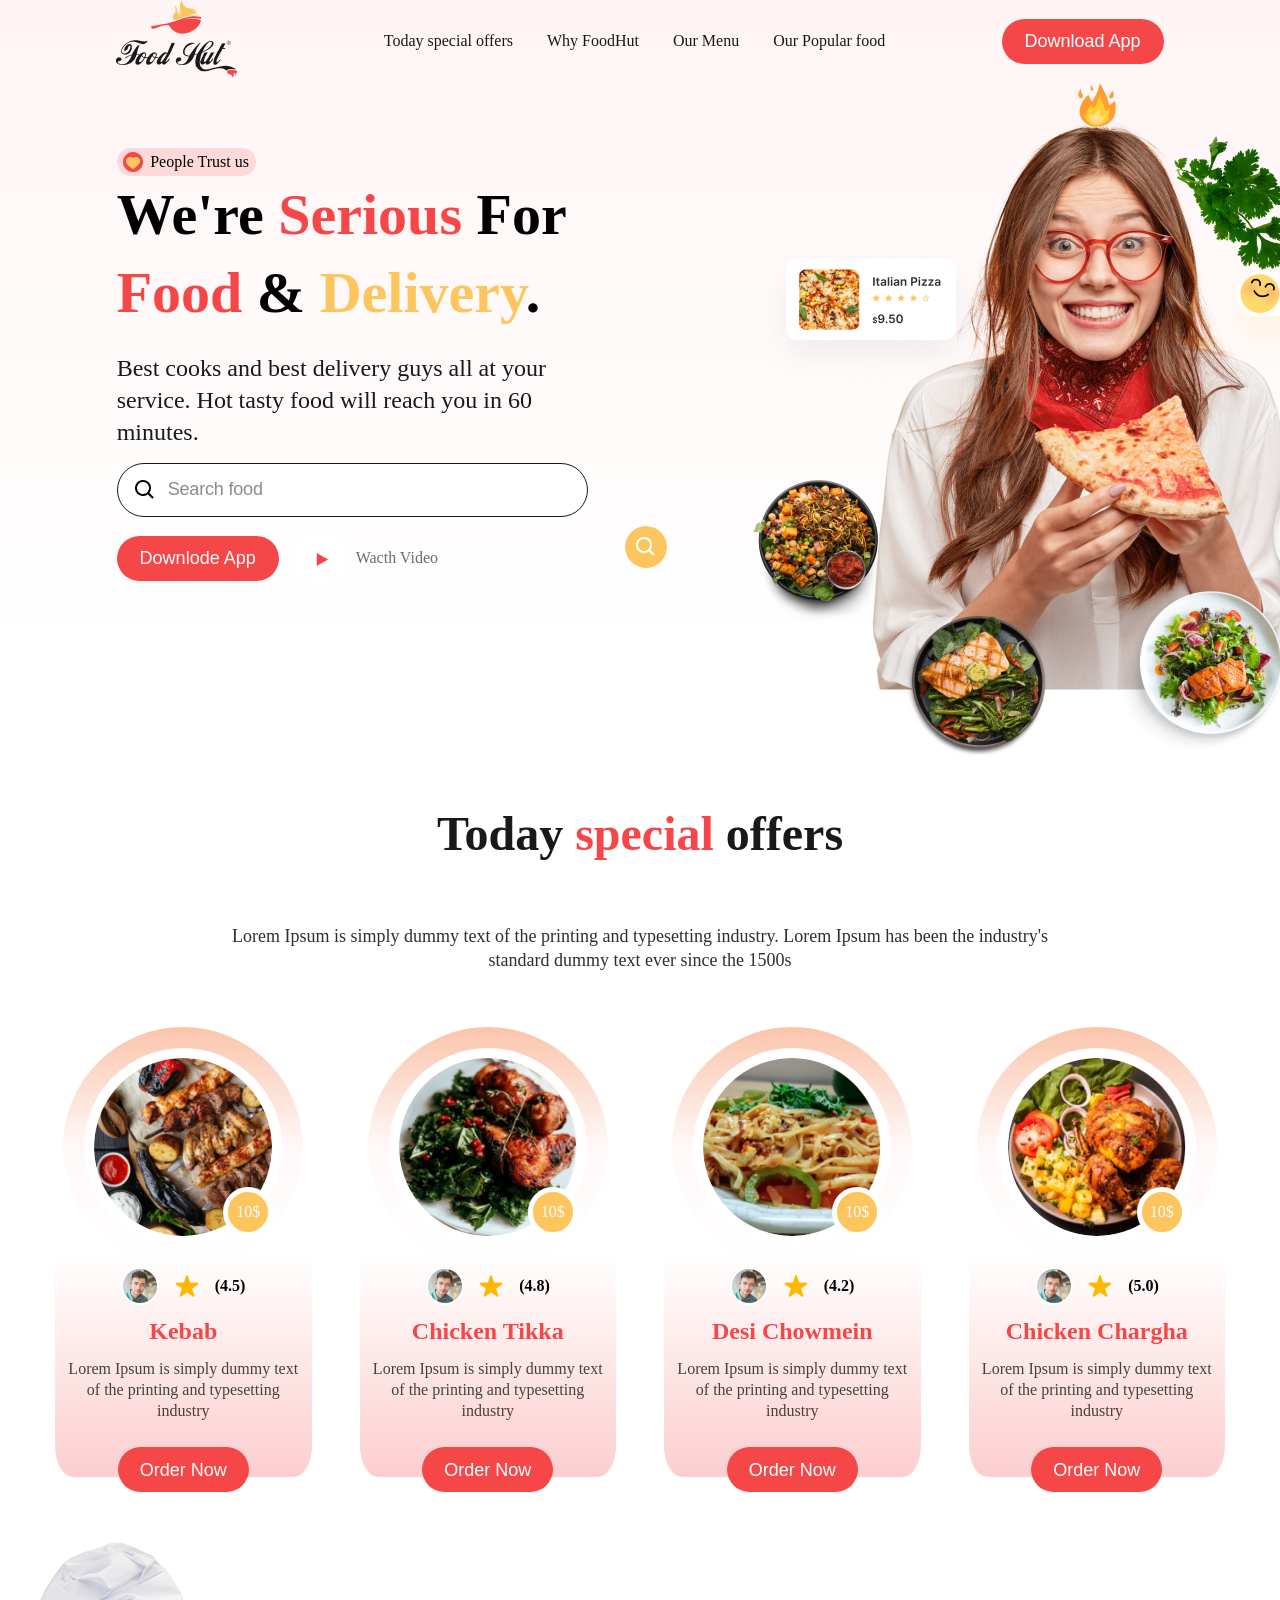
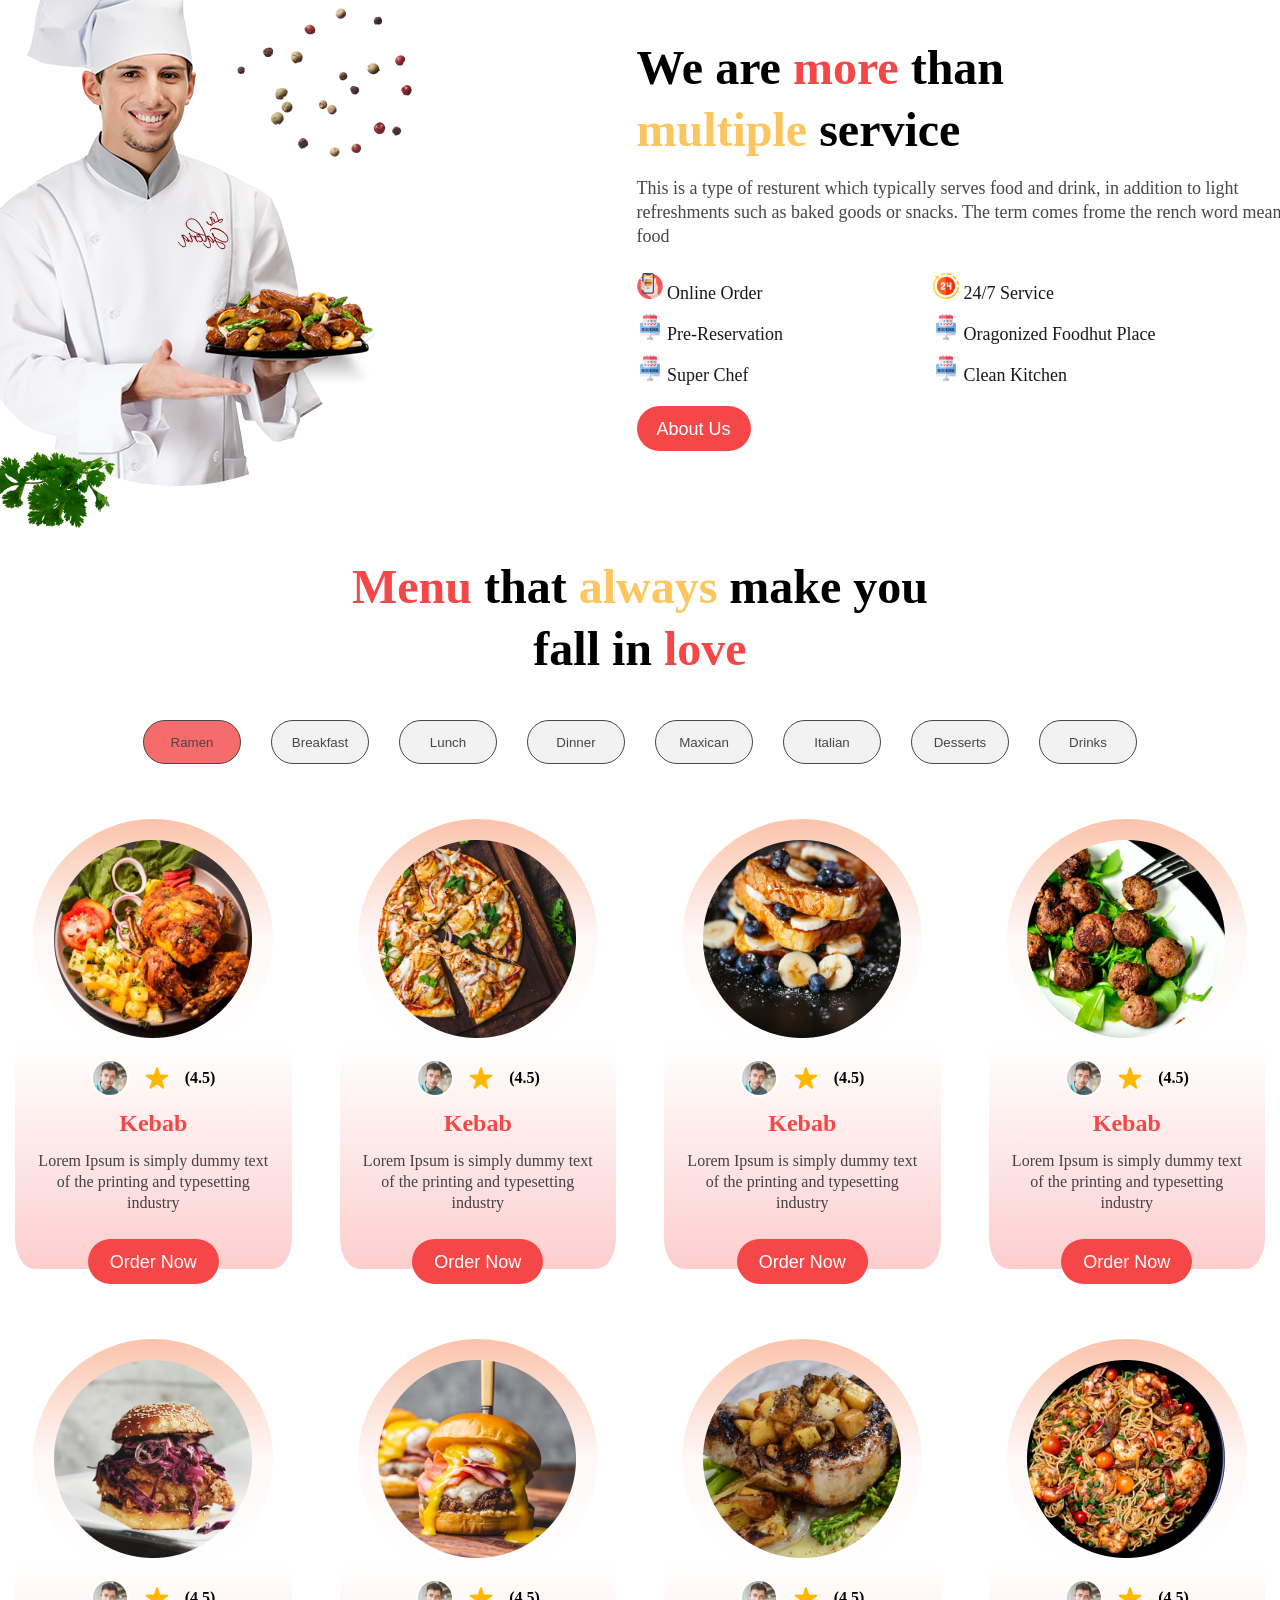
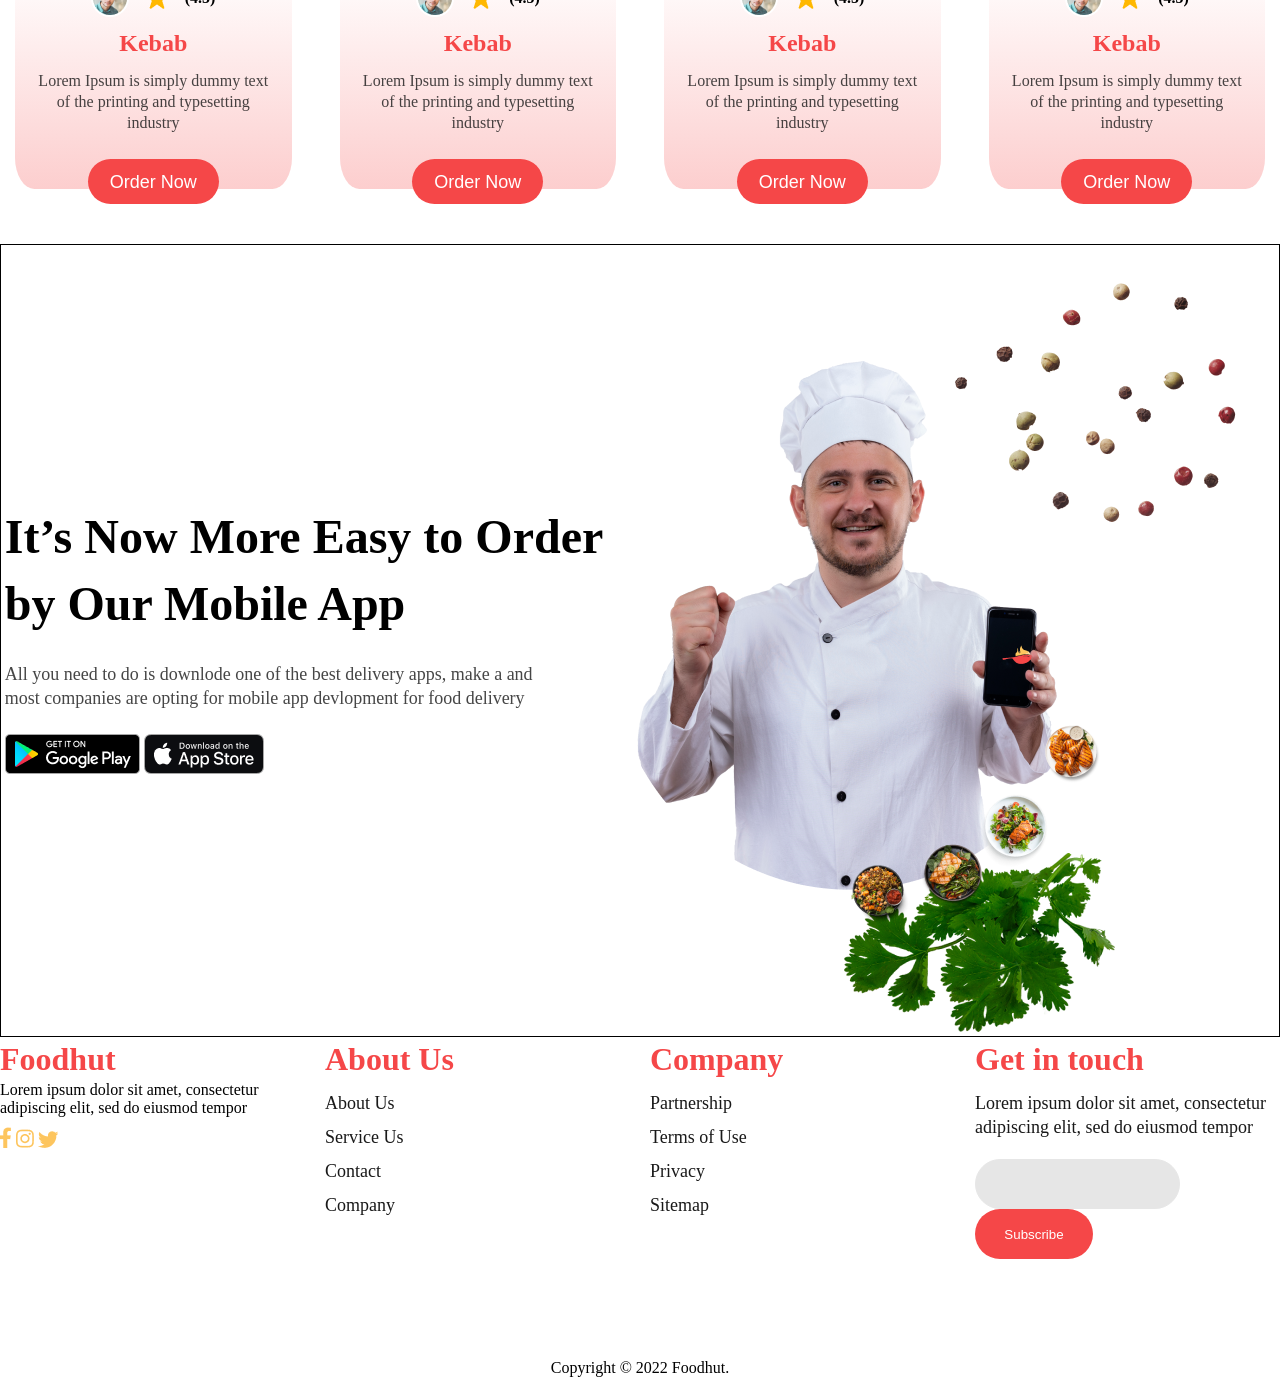
==== frontEnd/index.html @ 40ff94c2 "up" ====
<!DOCTYPE html>
<html lang="en">
<head>
    <meta charset="UTF-8">
    <meta http-equiv="X-UA-Compatible" content="IE=edge">
    <meta name="viewport" content="width=device-width, initial-scale=1.0">
    <link rel="stylesheet" href="assets/css/principal.css">
    <title>Document</title>
</head>
<body>
        <div class="color">
            <header>
                <div>
                    <img src="assets/logo/Logo.png" alt="logo" id="logo"> 
                </div>
                <nav>
                    <a href="">Today special offers</a>
                    <a href="">Why FoodHut</a>
                    <a href="">Our Menu</a>
                    <a href="">Our Popular food</a>
                </nav>
                <input type="button" value="Download App" class="bttn">
            </header>
    <main>
            <section class="banner-one">
                <div class="content-one">
                    <div class="trust">
                        <img src="assets/icon/Group 8426.png" alt="">
                        People Trust us
                    </div>
                    <h1>We're <span class="color-Red">Serious</span> For <span class="color-Red">Food</span> & <span class="color-Yellow">Delivery</span>.</h1>
                    <p>Best cooks and best delivery guys all at your service. Hot tasty food will reach you in 60 minutes.</p>
                    <input type="search" name="" id="pesquisar" placeholder="Search food">
                    <div class="buttons">
                        <input type="button" id="baixar" value="Downlode App" class="bttn">
                        <input type="button" value="" id="pesq">
                        <a href=""><img src="assets/icon/Play button.png" alt="">Wacth Video</a>
                    </div>
                    </div>
                <div class="img-girl">
                        <img src="assets/pessoas/Group 8482.png">
                </div>
            </section>
        </div>
 
        <section class="banner-two">
            <div class="content-two">
                <h2>Today <span class="color-Red"> special </span>offers</h2>
                <p>Lorem Ipsum is simply dummy text of the printing and typesetting industry. Lorem Ipsum has been the industry's standard dummy text ever since the 1500s</p>
            </div>
            <div class="catalog">
                <div class="card">
                    <div class="cardapio">
                        <div class="border">
                            <img src="assets/comida/unsplash_UC0HZdUitWY (4).png" class="food">
                        </div>
                        <div class="preco">
                            10$
                        </div>
                        <div class="clientes">
                            <img src="assets/pessoas/unsplash_EPi3TRQc5Z0.png" alt="pessoa" >
                            <img src="assets/icon/Star 7.png" alt="estrela">
                            <h4>(4.5)</h4>
                        </div>
                        <h3><span class="color-Red">Kebab</span></h3>
                        <p>Lorem Ipsum is simply dummy text of the printing and typesetting industry</p>
                        <input type="button" value="Order Now" class="bttn-cardapio">
                    </div>
                </div>

                <div class="card">
                    <div class="cardapio">
                        <div class="border">
                            <img src="assets/comida/unsplash_UC0HZdUitWY (1).png" class="food">
                        </div>
                        <div class="preco">
                            10$
                        </div>
                        <div class="clientes">
                            <img src="assets/pessoas/unsplash_EPi3TRQc5Z0.png" alt="pessoa" >
                            <img src="assets/icon/Star 7.png" alt="estrela">
                            <h4>(4.8)</h4>
                        </div>
                        <h3><span class="color-Red">Chicken Tikka</span></h3>
                        <p>Lorem Ipsum is simply dummy text of the printing and typesetting industry</p>
                        <input type="button" value="Order Now" class="bttn-cardapio">
                    </div>
                </div>
                <div class="card">
                    <div class="cardapio">
                        <div class="border">
                            <img src="assets/comida/unsplash_UC0HZdUitWY (2).png" class="food">
                        </div>
                        <div class="preco">
                            10$
                        </div>
                        <div class="clientes">
                            <img src="assets/pessoas/unsplash_EPi3TRQc5Z0.png" alt="pessoa" >
                            <img src="assets/icon/Star 7.png" alt="estrela">
                            <h4>(4.2)</h4>
                        </div>
                        <h3><span class="color-Red">Desi Chowmein</span></h3>
                        <p>Lorem Ipsum is simply dummy text of the printing and typesetting industry</p>
                        <input type="button" value="Order Now" class="bttn-cardapio">
                    </div>
                </div>
                <div class="card">
                    <div class="cardapio">
                        <div class="border">
                            <img src="assets/comida/unsplash_UC0HZdUitWY (3).png" class="food">
                        </div>
                            <div class="preco">
                            10$
                        </div>
                        <div class="clientes">
                            <img src="assets/pessoas/unsplash_EPi3TRQc5Z0.png" alt="pessoa" >
                            <img src="assets/icon/Star 7.png" alt="estrela">
                            <h4>(5.0)</h4>
                        </div>
                        <h3><span class="color-Red">Chicken Chargha</span></h3>
                        <p>Lorem Ipsum is simply dummy text of the printing and typesetting industry</p>
                        <input type="button" value="Order Now" class="bttn-cardapio">
                    </div>
                </div>
            </div>
        </section>

        <section class="banner-three">
            <div class="imgchef">
                <img src="assets/pessoas/Group 8483.png" alt="chef1">
            </div>
            <div class="information">
                <h2>We are <span class="color-Red">more</span> than <span class="color-Yellow">multiple</span>  service</h2>
                <p>This is a type of resturent which typically serves food and drink, in addition to light refreshments such as baked goods or snacks. The term comes frome the rench word meaning food</p>
                <div class="listas">
                    <ul class="listainfo1">
                        <li>
                            <img src="assets/icon/image 15.png" alt="icon1">
                            Online Order
                        </li>
                        <li>
                            <img src="assets/icon/image 18.png" alt="icon2">
                            Pre-Reservation
                        </li>
                        <li>
                            <img src="assets/icon/image 18.png" alt="icon3">
                            Super Chef
                        </li>
                    </ul>
                    <ul class="listainfo2">
                        <li>
                            <img src="assets/icon/image 17.png" alt="icon4">
                            24/7 Service
                        </li>
                        <li>
                            <img src="assets/icon/image 18.png" alt="icon5">
                            Oragonized Foodhut Place
                        </li>
                        <li>
                            <img src="assets/icon/image 18.png" alt="icon5">
                            Clean Kitchen
                        </li>
                    </ul>
                </div>
                <input type="button" value="About Us" class="bttn">
            </div>
        </section>

        <section class="banner-four">
            <h2><span class="color-Red">Menu</span> that <span class="color-Yellow">always </span> make you fall in <span class="color-Red">love</span></h2>
            <div>
                <ul class="bttns-menu">
                    <li>
                        <input type="button" value="Ramen" class="bttn-clicked">
                    </li>
                    <li>
                        <input type="button" value="Breakfast">
                    </li>
                    <li>
                        <input type="button" value="Lunch">
                    </li>
                    <li>
                        <input type="button" value="Dinner">
                    </li>
                    <li>
                        <input type="button" value="Maxican">
                    </li>
                    <li>
                        <input type="button" value="Italian">
                    </li>
                    <li>
                        <input type="button" value="Desserts">
                    </li>
                    <li>
                        <input type="button" value="Drinks">
                    </li>
                </ul>
            </div>
            <div class="catalog2">
                <div class="card">
                    <div class="cardapio">
                        <div class="border"><img src="assets/comida/unsplash_UC0HZdUitWY (3).png" alt=""></div>
                        <div class="clientes">
                            <img src="assets/pessoas/unsplash_EPi3TRQc5Z0.png" alt="">
                            <img src="assets/icon/Star 7.png" alt="">
                            <h4>(4.5)</h4>
                        </div>
                        <h3><span class="color-Red">Kebab</span></h3>
                        <p>Lorem Ipsum is simply dummy text of the printing and typesetting industry</p>
                        <input type="button" value="Order Now" class="bttn-cardapio">
                    </div>
                </div>
                <div class="card">
                    <div class="cardapio">
                        <div class="border"><img src="assets/comida/unsplash_UC0HZdUitWY (5).png" alt=""></div>
                        <div class="clientes">
                            <img src="assets/pessoas/unsplash_EPi3TRQc5Z0.png" alt="">
                            <img src="assets/icon/Star 7.png" alt="">
                            <h4>(4.5)</h4>
                        </div>
                        <h3><span class="color-Red">Kebab</span></h3>
                        <p>Lorem Ipsum is simply dummy text of the printing and typesetting industry</p>
                        <input type="button" value="Order Now" class="bttn-cardapio">
                    </div>
                </div>
                <div class="card">
                    <div class="cardapio">
                        <div class="border"><img src="assets/comida/unsplash_UC0HZdUitWY.png" alt=""></div>
                        <div class="clientes">
                            <img src="assets/pessoas/unsplash_EPi3TRQc5Z0.png" alt="">
                            <img src="assets/icon/Star 7.png" alt="">
                            <h4>(4.5)</h4>
                        </div>
                        <h3><span class="color-Red">Kebab</span></h3>
                        <p>Lorem Ipsum is simply dummy text of the printing and typesetting industry</p>
                        <input type="button" value="Order Now" class="bttn-cardapio">
                    </div>
                </div>
                <div class="card">
                    <div class="cardapio">
                        <div class="border"><img src="assets/comida/unsplash_UC0HZdUitWY (7).png" alt=""></div>
                        <div class="clientes">
                            <img src="assets/pessoas/unsplash_EPi3TRQc5Z0.png" alt="">
                            <img src="assets/icon/Star 7.png" alt="">
                            <h4>(4.5)</h4>
                        </div>
                        <h3><span class="color-Red">Kebab</span></h3>
                        <p>Lorem Ipsum is simply dummy text of the printing and typesetting industry</p>
                        <input type="button" value="Order Now" class="bttn-cardapio">
                    </div>
                </div>
            </div>
            <div class="catalog2">
                <div class="card">
                    <div class="cardapio">
                        <div class="border"><img src="assets/comida/unsplash_UC0HZdUitWY (8).png" alt=""></div>
                        <div class="clientes">
                            <img src="assets/pessoas/unsplash_EPi3TRQc5Z0.png" alt="">
                            <img src="assets/icon/Star 7.png" alt="">
                            <h4>(4.5)</h4>
                        </div>
                        <h3><span class="color-Red">Kebab</span></h3>
                        <p>
                            Lorem Ipsum is simply dummy text of the printing and typesetting industry
                        </p>
                        <input type="button" value="Order Now" class="bttn-cardapio">
                    </div>
                </div>
                <div class="card">
                    <div class="cardapio">
                        <div class="border"><img src="assets/comida/unsplash_UC0HZdUitWY (9).png" alt=""></div>
                        <div class="clientes">                        <img src="assets/pessoas/unsplash_EPi3TRQc5Z0.png" alt="">
                            <img src="assets/icon/Star 7.png" alt="">
                            <h4>(4.5)</h4>
                        </div>
                        <h3><span class="color-Red">Kebab</span></h3>
                        <p>
                            Lorem Ipsum is simply dummy text of the printing and typesetting industry
                        </p>
                        <input type="button" value="Order Now" class="bttn-cardapio">
                    </div>
                </div>
                <div class="card">
                    <div class="cardapio">
                        <div class="border"><img src="assets/comida/unsplash_UC0HZdUitWY (10).png" alt=""></div>
                        <div class="clientes">
                            <img src="assets/pessoas/unsplash_EPi3TRQc5Z0.png" alt="">
                            <img src="assets/icon/Star 7.png" alt="">
                            <h4>(4.5)</h4>
                        </div>
                        <h3><span class="color-Red">Kebab</span></h3>
                        <p>
                            Lorem Ipsum is simply dummy text of the printing and typesetting industry
                        </p>
                        <input type="button" value="Order Now" class="bttn-cardapio">
                    </div>
                </div>
                <div class="card">
                    <div class="cardapio">
                        <div class="border"><img src="assets/comida/unsplash_UC0HZdUitWY (11).png" alt=""></div>
                        <div class="clientes">
                            <img src="assets/pessoas/unsplash_EPi3TRQc5Z0.png" alt="">
                            <img src="assets/icon/Star 7.png" alt="">
                            <h4>(4.5)</h4>
                        </div>
                        <h3><span class="color-Red">Kebab</span></h3>
                        <p>
                            Lorem Ipsum is simply dummy text of the printing and typesetting industry
                        </p>
                        <input type="button" value="Order Now" class="bttn-cardapio">
                    </div>
                </div>  
            </div>
        </section>

        <section class="banner-five">
            <div>
                <h2>It’s Now More Easy to Order by Our Mobile App</h2>
                <p>All you need to do is downlode one of the best delivery apps, make a and most companies are opting  for mobile app devlopment for food delivery</p>
                <img src="assets/logo/Mobile app store badge.png" alt="google">
                <img src="assets/logo/Mobile app store badge (1).png" alt="store">
            </div>

            <div>
                <img src="assets/pessoas/Group 8484.png" alt="">
            </div>
        </section>

        <footer>
            <div class="last-one">
                <div>
                    <h3><span class="color-Red">Foodhut</span></h3>
                Lorem ipsum dolor sit amet, consectetur adipiscing elit, sed do eiusmod tempor
                <p>
                <img src="assets/icon/facebook-f-brands (1).png" alt="redessociais">
                <img src="assets/icon/instagram.png" alt="redessociais">
                <img src="assets/icon/twitter-brands (1).png" alt="redessociais">
                </div>
                <div >
                    <h3><span class="color-Red">About Us</span></h3>
                    <p>About Us</p>
                    <p>Service Us</p>
                    <p>Contact</p>
                    <p>Company</p>
                </div>
                <div>
                    <h3><span class="color-Red">Company</span></h3>
                    <p>Partnership</p>
                    <p>Terms of Use</p>
                    <p>Privacy</p>
                    <p>Sitemap</p>
                </div>
                <div>
                    <h3><span class="color-Red">Get in touch</span></h3>
                    <p>Lorem ipsum dolor sit amet, consectetur adipiscing elit, sed do eiusmod tempor</p>
                    <input type="email" name="" class="email" placeholder="Subscribe">
                    <input type="button" value="Subscribe" class="subscribe" >
                </div>  
            </div>   
              <center>
                  Copyright © 2022 Foodhut.
              </center>
        </footer>
    </main>
</body>
</html>
---- frontEnd/assets/css/principal.css ----
/*-------------------- GENERAL --------------------*/

*{
    margin: 0;
    padding: 0;
    box-sizing: border-box ;
}
.color{
    background: linear-gradient(180deg, rgba(245, 71, 72, 0.06) 0%, rgba(245, 71, 72, 0) 100%);
}
body{
    max-width: 1800px;
    margin-left: auto;
    margin-right: auto;
}

header{
    display: flex;
    flex-direction: row;
    align-items: center;
    justify-content: space-evenly;
}

nav a{
    /*margin-right: 2rem;*/
    color: #191919;
    text-decoration: none;
    padding-left: 30px;
    
    
}

.color-Red{
    color:#F54748
}

.color-Yellow{
    color: #FDC55E;
}

.bttn{
    background-color: #F54748;
    width: 162px;
    height: 45px;
    border-radius: 50px;
    border: none;
    color: white;
    font-size: 18px;
    line-height: 24px;
}

h2{
    margin: auto;
    font-weight: 700;
    font-size: 48px;
    line-height: 62px;

    width: 452px;
    height: 124px;
    left: 639px;
    top: 2039px;
}

.bttn-cardapio{
    width: 131px;
    height: 45px;
    border-radius: 100px;
    position: absolute;
    top: 420px;
    background: #F54748;
    border-radius: 100px;
    border: none;
    color: white;
    font-size: 18px;
    line-height: 24px;
}

/*-------------------- PAGINA 01 --------------------*/
.banner-one{
    display: flex;
    align-items: center;
    justify-content: space-evenly;
}

.banner-one .content-one .trust{
    left: 76px;
    top: 212px;

    display: flex;
    align-items: center;
    justify-content: space-evenly;
    width: 139px;
    height: 28px;
    background-color: #f547472c;
    border-radius: 100px;

}

.banner-one .content-one h1{
    font-size: 58px;
    font-weight: 900;
    line-height: 78px;
    width: 500px;

}

.banner-one .content-one p{
    margin-top: 20px;
    color: #191919;
    font-size:24px;
    font-weight: 400;   
    line-height: 32px;
    width: 500px;
    height: 96px;
    left: 70px;
    top: 450px;
}

#pesquisar{
    margin-top: 15px;
    width: 471px;
    height: 54px;
    left: 70px;
    top: 568px; 
    border-radius: 100px;
    background-color: white;
    border: 0.5px solid #191919;
    background-image: url(../icon/bx_bx-search.png);
    background-repeat: no-repeat;
    background-position: 15px;
}

#pesq{
    position: absolute;
    left: 625px;
    top: 526px;
    background-image: url(../icon/Group\ 8430.png);
    width: 42px;
    height: 42px;
    border: none;
    border-radius: 50px;
}

input::placeholder{
    padding-left: 50px;
    color: #191919;
    opacity: 0.5;
    font-weight: 400;
    font-size: 18px;
    line-height: 24px;
    width: 99px;
    height: 24px;
    letter-spacing: -0.01em;
}

.content-one .buttons{
    margin-top: 15px; 
    display: flex;
    align-items: center;
    gap: 15px;

}

.content-one a{
    gap: 10px;
    display: flex;
    align-items: center;
    text-decoration: none;
    color: #686D77;
}

#buttons-img{
    box-shadow: 0px 15px 30px hsla(10, 69%, 60%, 0.32);
    border-radius: 100%;
    width: 52px;
    height: 52px;   
}

.img-girl{
    width: 430px;
    height: 568px;
}
/*-------------------- PAGINA 02 --------------------*/

.banner-two{
    margin-top: 150px;
    background-color: white;
}
.banner-two .content-two{
    text-align: center;
}

.banner-two .content-two h2{
    font-style: normal;
    font-weight: 700;
    font-size: 48px;
    line-height: 67px; 
    color: #191919;
}

.banner-two .content-two p{
    margin: auto;
    font-weight: 400;
    font-size: 18px;
    line-height: 24px;
    color: #191919;
    opacity: 0.9;
    width:856px;
}

.preco{
    width: 50px;
    height: 50px;
    background-color: #FDC55E;
    position: absolute;
    float: right;
    margin-left: 130px;
    border-radius: 100%;
    margin-top: 160px;
    border-style: solid;
    border-width: 5px;
    border-color: white;
    display: flex;
    flex-direction: row;
    justify-content: center;
    align-items:center;
    color: white;
}

.food{
    width: 198px;
    height: 198px;
    border: solid 10px white;
    border-radius: 50%;

}

.clientes{
    display: flex;
    align-items: center;
    justify-content: space-evenly;
    width: 156px;
    height: 38px;
}

.card{
    width: 310px;
    height: 450px;
    margin: 15px;
    background-image: linear-gradient(180deg, #f5474700, #f5474700, #f5474744);
    position: relative;
    float: left;
    border-radius: 7%;
    text-align: center;
    display: flex;
    flex-direction: row;
    justify-content: center;
    align-items:flex-start;
}

.border{
    width: 240px;
    height: 240px;
    background-color: rgba(0, 0, 0, 0);
    display: flex;
    flex-direction: row;
    justify-content: center;
    align-items:center;
    border-radius: 50%;
    background-image: linear-gradient(360deg, #f5474700, #f5474709, #f57e4774);
}

.catalog{
    margin: 40px;
    display: flex;
    justify-content: center;
    gap: 18px;
}

.catalog p{
    font-weight: 400;
    font-size: 16px;
    line-height: 21px;
    color: #191919;
    opacity: 0.8;
    width: 243px;
}

.catalog input{
    width: 131px;
}


.cardapio{
    display: flex;
    align-items: center;
    flex-direction: column;
    width: 20%;
}

.cardapio h3{
    margin-top: 10px;
    margin-bottom: 10px;
    font-size: 24px;
    line-height: 33px;
    width: 193px;
}

.cardapio p{
    width: 243px;
    height: 63px;
    font-weight: 400;
    font-size: 16px;
    line-height: 21px;
    text-align: center;
}

/*-------------------- PAGINA 03 --------------------*/
.banner-three{
    display: flex;
    align-items: center;
    justify-content: center;
    gap: 200px;
}

.information h2{
    margin-left: 0;
}

.banner-three p{
    margin-top: 15px;
    font-weight: 400;
    font-size: 18px;
    line-height: 24px;

    width: 690px;
    height: 72px;

    color: #191919;
    opacity: 0.8;
}

.banner-three .listas{
    padding-top: 15px;
    display: flex;
    gap: 150px;
    padding-bottom: 20px;  
}

.banner-three li{
    margin-top: 10px;
    list-style-type: none;
    font-size: 18px;
    color: #191919;
    align-items: center;
}

.banner-three input{
    width: 114px;
    height: 45px;
    font-size: 18px;
    line-height: 24px
}

/*-------------------- PAGINA 04 --------------------*/
.banner-four h2{
    width: 653px;
    text-align: center;
    margin-bottom: 40px;
}

.banner-four .bttns-menu{
    margin: auto;
    display: flex;
    flex-direction: row;
    justify-content: center;
    padding: 0px;
    gap: 30px;

}
.banner-four .bttns-menu input{
    color: #191919;

}

.banner-four .bttns-menu{
    display: flex;
    flex-direction: row;
    align-items: flex-start;
    padding: 0px;
    gap: 30px;
    list-style-type: none;
}
.banner-four .bttns-menu input{
    color: #191919;
    opacity: 0.8;
    width: 98px;
    height: 44px;
    border-radius: 100px;
    border: solid 1px ;
    margin-bottom: 40px;

}

.banner-four .bttn-clicked{
    background-color: #F54748;
    border: none;
} 

.catalog2{ 
    margin: auto;
    display: flex;
    flex-direction:row;
    justify-content: center;
    gap: 18px; 
    padding-bottom: 40px;    
}

.catalog2 p{
    font-weight: 400;
    font-size: 16px;
    line-height: 21px;
    color: #191919;
    opacity: 0.8;
    width: 243px;
}

/*-------------------- PAGINA 05 --------------------*/

.banner-five{
    display: flex;
    align-items: center;
    justify-content: space-around;
    border: solid 1px;
}

.banner-five h2{
    width: 600px;
    font-weight: 700;
    font-size: 48px;
    line-height: 67px;
}

.banner-five p{
    margin-top: 35px;
    width: 550px;
    height: 72px;   
    color: #191919;
    opacity: 0.8;

    font-weight: 400;
    font-size: 18px;
    line-height: 24px;
    padding-bottom: 35px;
}

/*-------------------- FOOTER --------------------*/

.last-one{
    display: flex;
    flex-direction: row;
    justify-content: space-around;
    left: 0%;
    right: 0%;
    top: 92.23%;
    bottom: 0%;
    padding-bottom: 100px;
}

.last-one h3{
    font-weight: 600;
    font-size: 32px;
    line-height: 44px;
}
.last-one p{
    margin-top:10px;
    font-weight: 400;
    font-size: 18px;
    line-height: 24px;
    width:325px;
    color: #191919;
}

.last-one .aboutus{
    margin-top: 10px;
    font-weight: 400;
    font-size: 18px;
    line-height: 24px;
    margin-bottom: 10px;
}

.last-one .email{
    margin-top: 20px;
    width: 205px;
    border-radius: 38px;
    height: 50px;
    border: solid 1px;
    background-color: #191919;
    opacity: 0.1;
    color: #191919;
    
}

.last-one .subscribe{

    width: 118px;
    height: 50px;
    border-radius: 38px;
    background-color: #F54748;
    color: white;
    border: none;
}
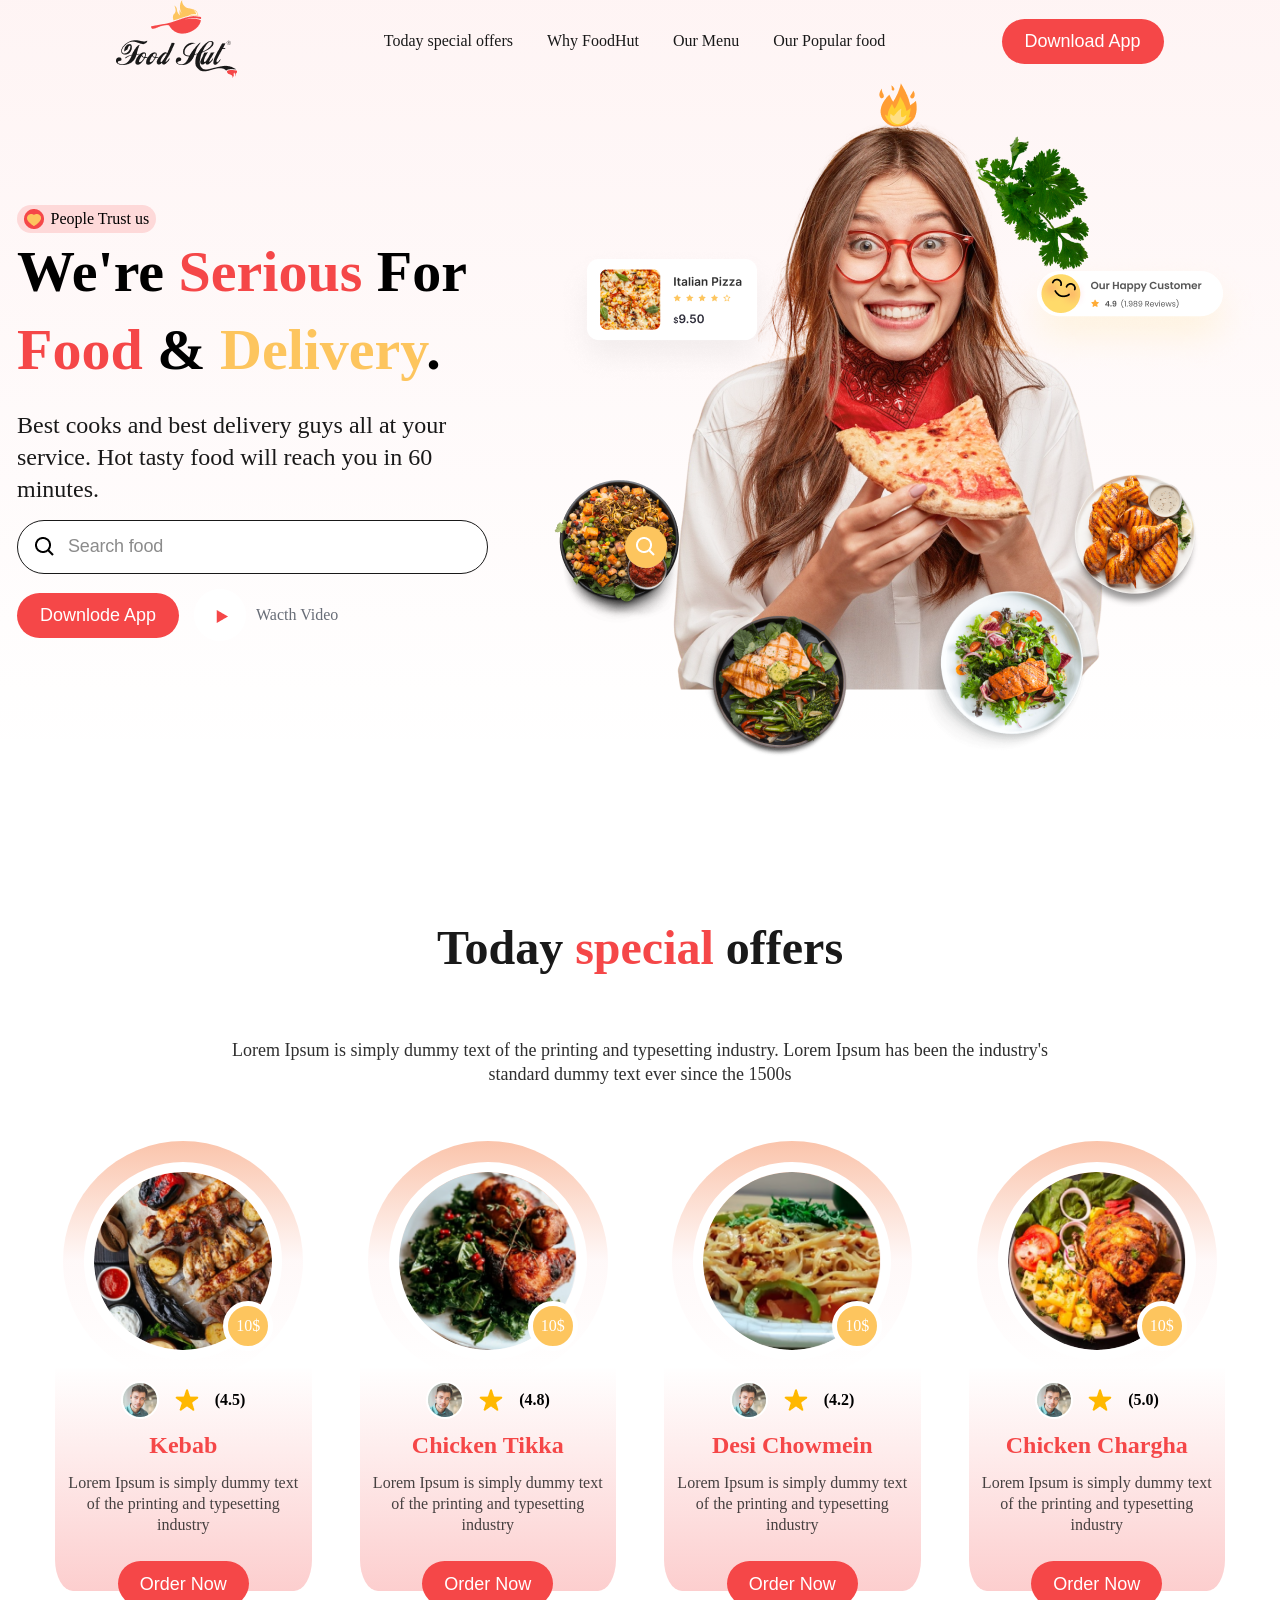
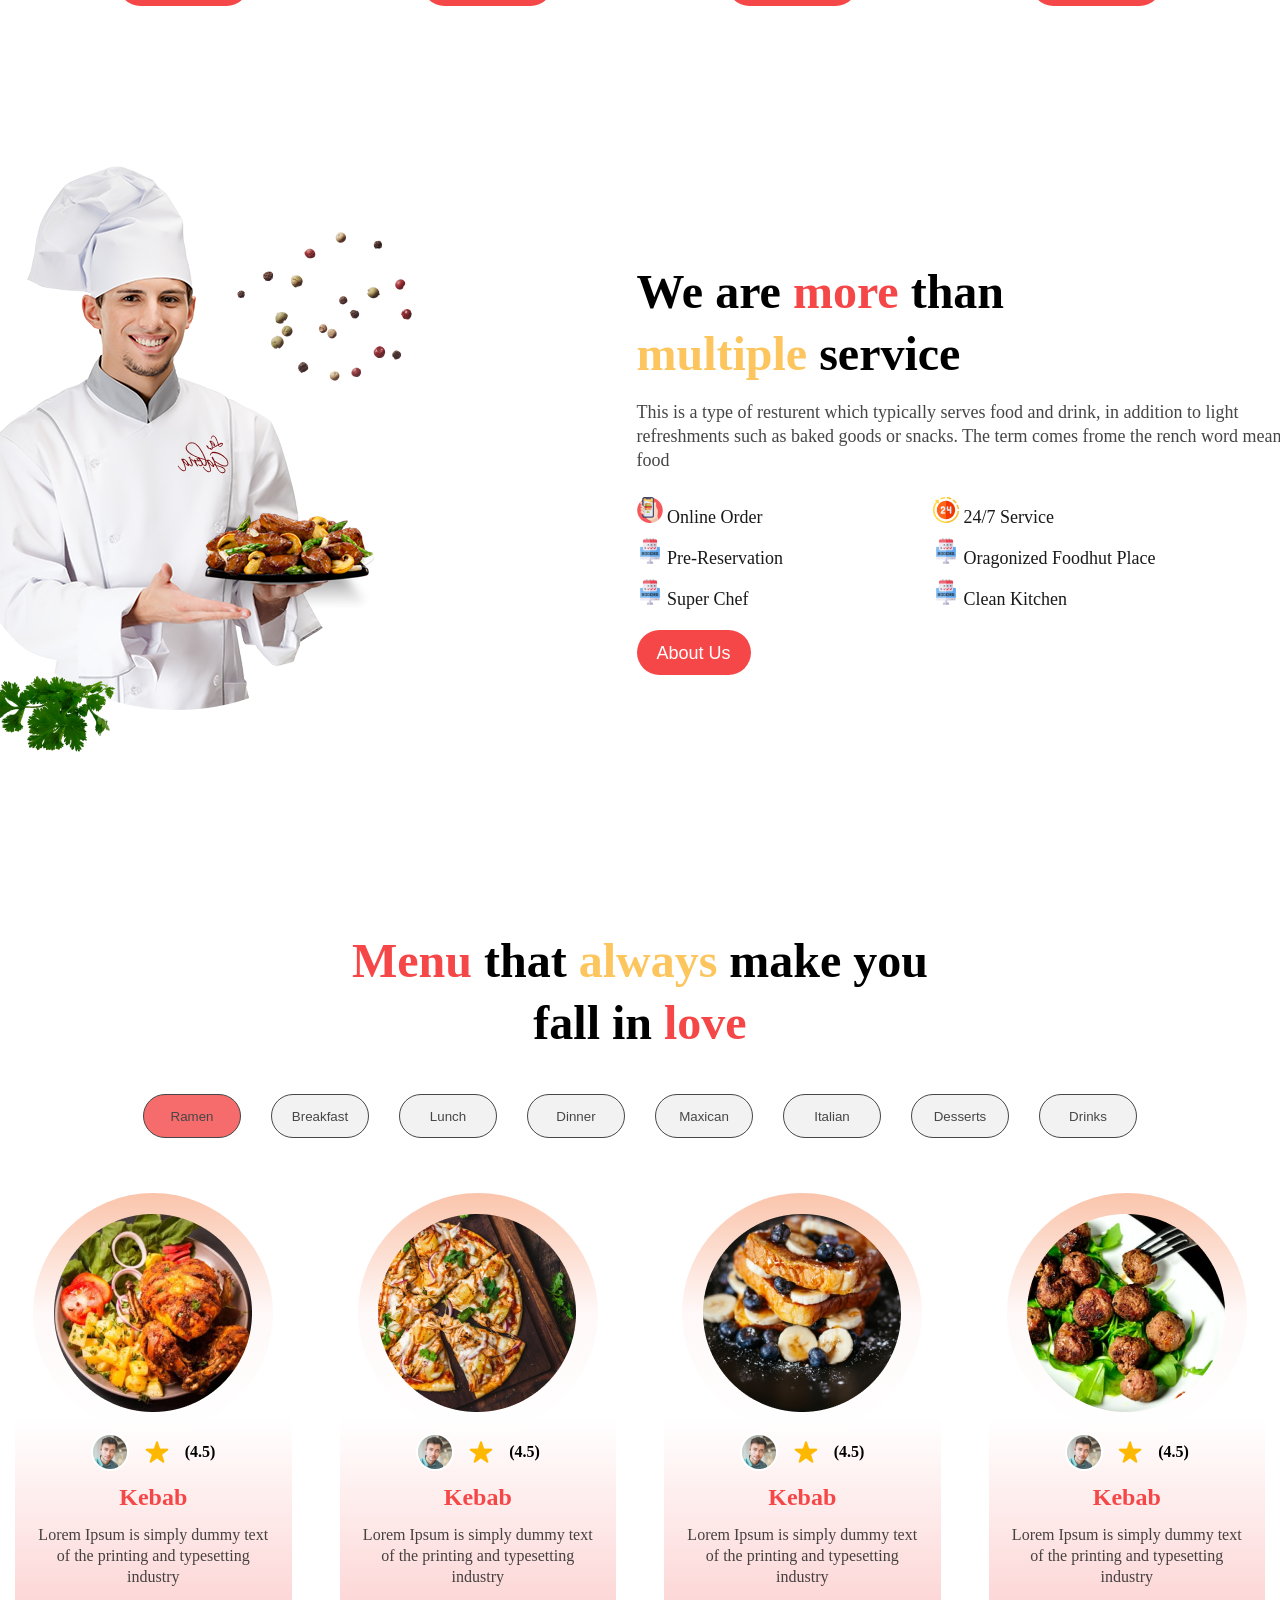
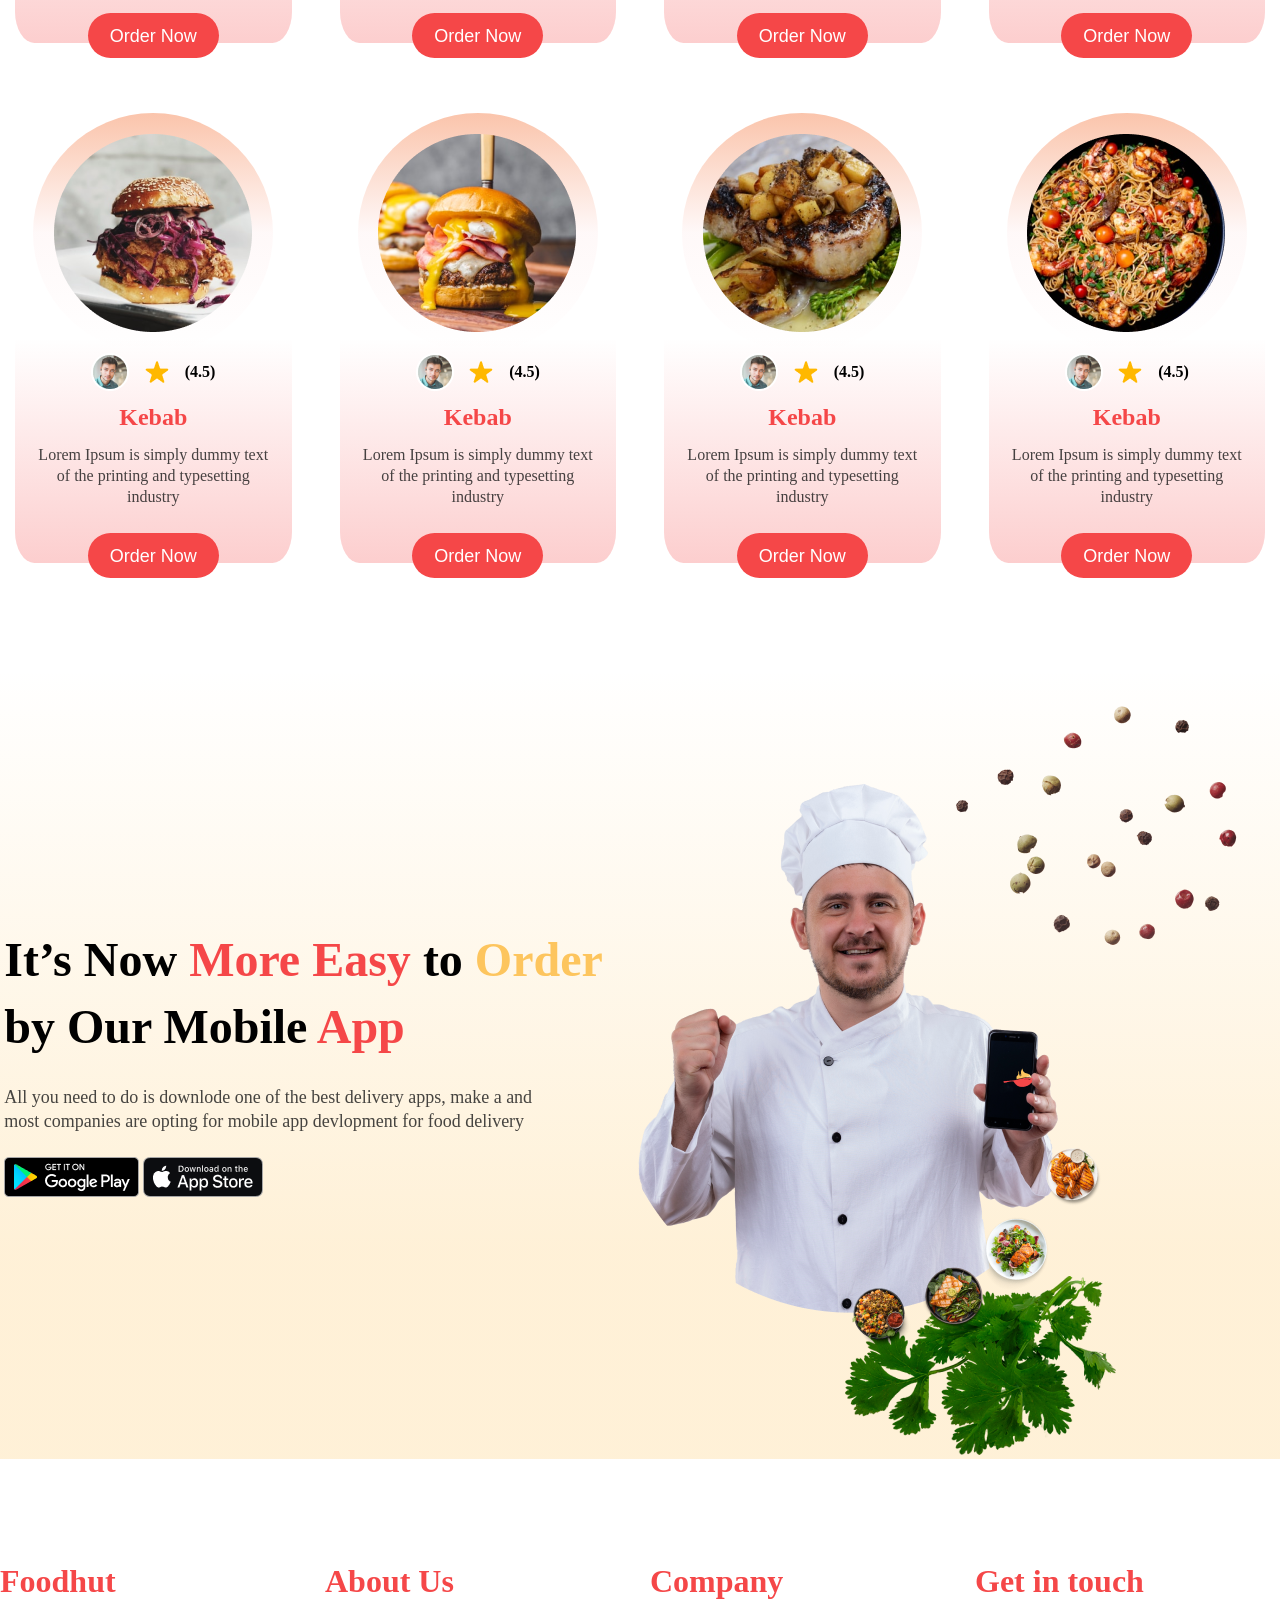
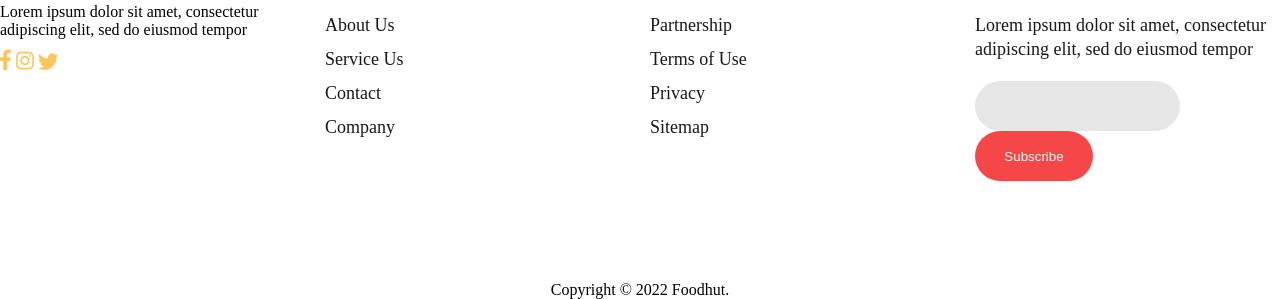
==== commit e368a1df: "up" ====
--- a/frontEnd/index.html
+++ b/frontEnd/index.html
@@ -315,7 +315,7 @@
 
         <section class="banner-five">
             <div>
-                <h2>It’s Now More Easy to Order by Our Mobile App</h2>
+                <h2>It’s Now <span class="color-Red"> More Easy</span> to <span class="color-Yellow">Order</span> by Our Mobile <span class="color-Red"> App</span></h2>
                 <p>All you need to do is downlode one of the best delivery apps, make a and most companies are opting  for mobile app devlopment for food delivery</p>
                 <img src="assets/logo/Mobile app store badge.png" alt="google">
                 <img src="assets/logo/Mobile app store badge (1).png" alt="store">
@@ -353,7 +353,7 @@
                 <div>
                     <h3><span class="color-Red">Get in touch</span></h3>
                     <p>Lorem ipsum dolor sit amet, consectetur adipiscing elit, sed do eiusmod tempor</p>
-                    <input type="email" name="" class="email" placeholder="Subscribe">
+                    <input type="email" name="" class="email" placeholder="Email">
                     <input type="button" value="Subscribe" class="subscribe" >
                 </div>  
             </div>   
--- a/frontEnd/assets/css/principal.css
+++ b/frontEnd/assets/css/principal.css
@@ -176,10 +176,6 @@
     height: 52px;   
 }
 
-.img-girl{
-    width: 430px;
-    height: 568px;
-}
 /*-------------------- PAGINA 02 --------------------*/
 
 .banner-two{
@@ -317,6 +313,7 @@
 
 /*-------------------- PAGINA 03 --------------------*/
 .banner-three{
+    margin-top: 150px;
     display: flex;
     align-items: center;
     justify-content: center;
@@ -364,6 +361,7 @@
 
 /*-------------------- PAGINA 04 --------------------*/
 .banner-four h2{
+    margin-top: 150px;
     width: 653px;
     text-align: center;
     margin-bottom: 40px;
@@ -428,10 +426,12 @@
 /*-------------------- PAGINA 05 --------------------*/
 
 .banner-five{
+    margin-top: 50px;
     display: flex;
     align-items: center;
     justify-content: space-around;
-    border: solid 1px;
+    background: linear-gradient(180deg, rgba(255, 255,255, 0) 0%, #fdc55e3f 73.18%);
+    margin-bottom: 100px;
 }
 
 .banner-five h2{
@@ -502,7 +502,6 @@
 }
 
 .last-one .subscribe{
-
     width: 118px;
     height: 50px;
     border-radius: 38px;
@@ -510,3 +509,5 @@
     color: white;
     border: none;
 }
+
+
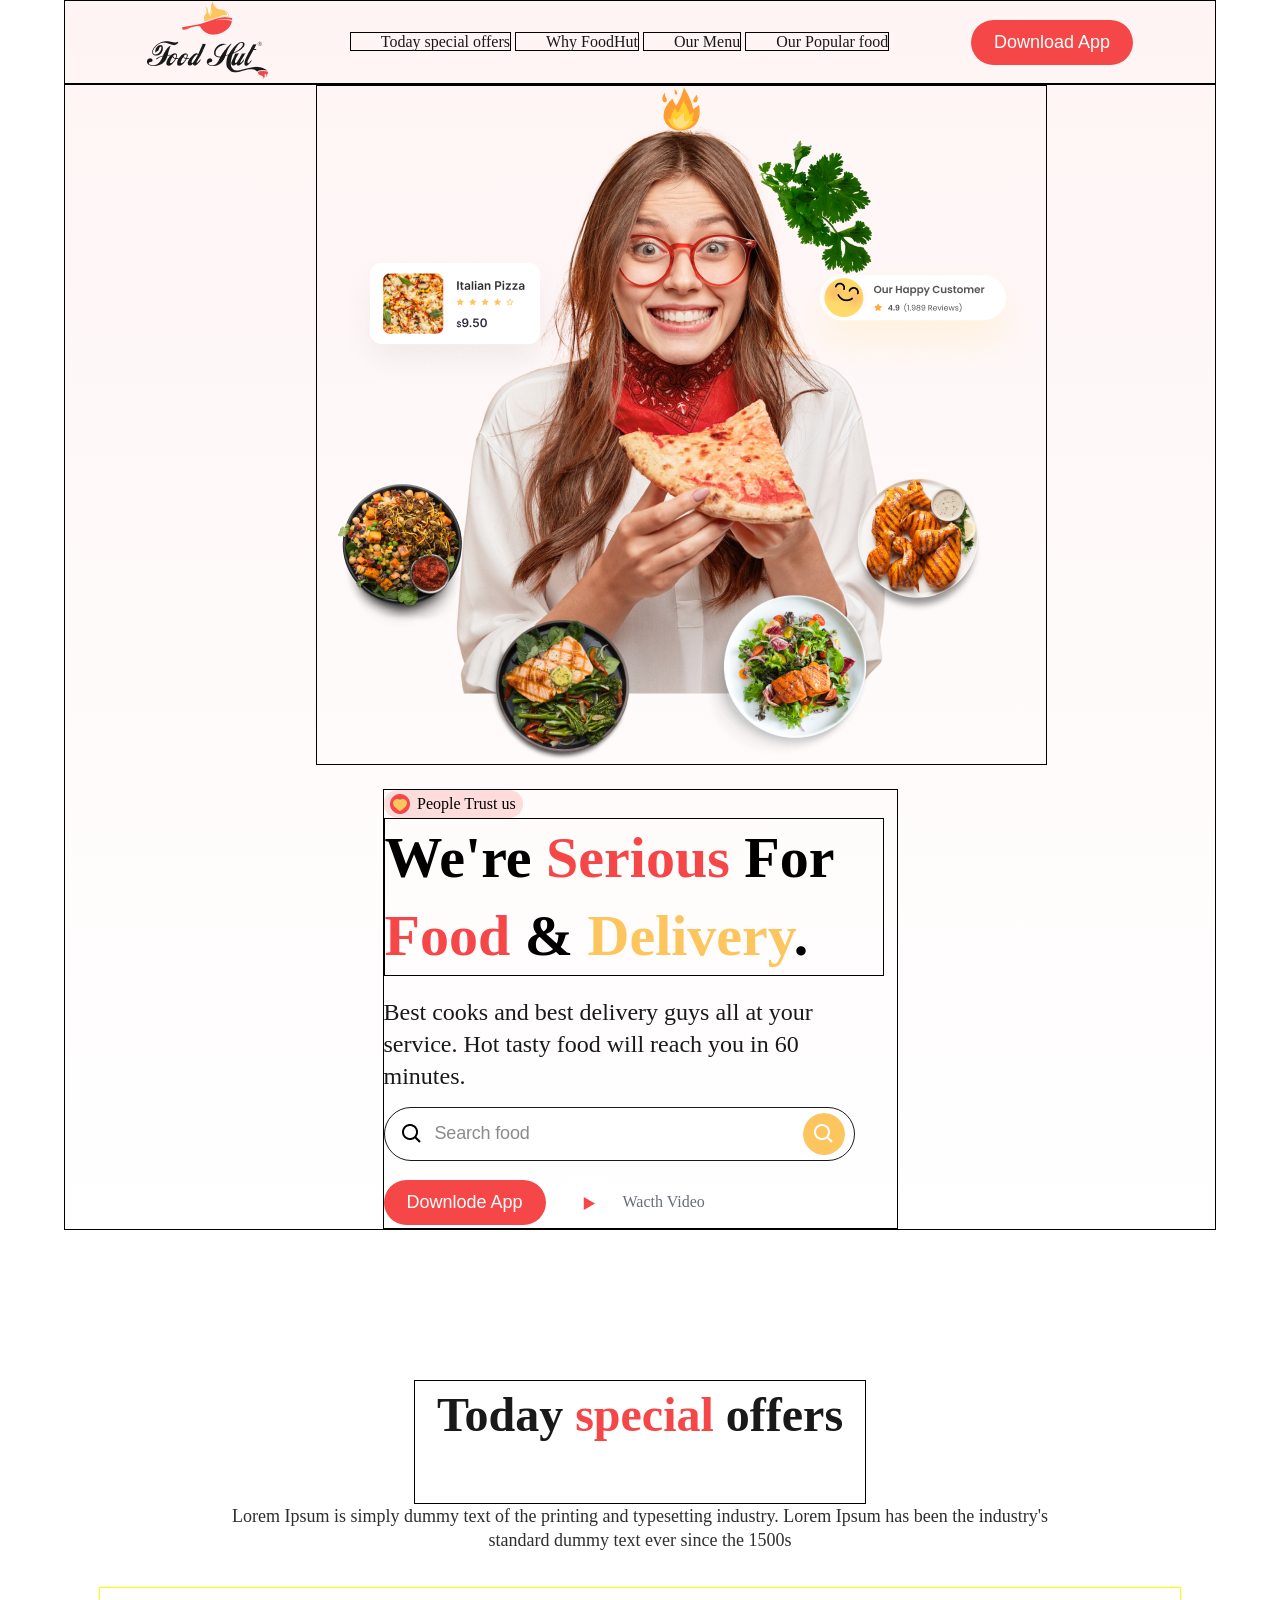
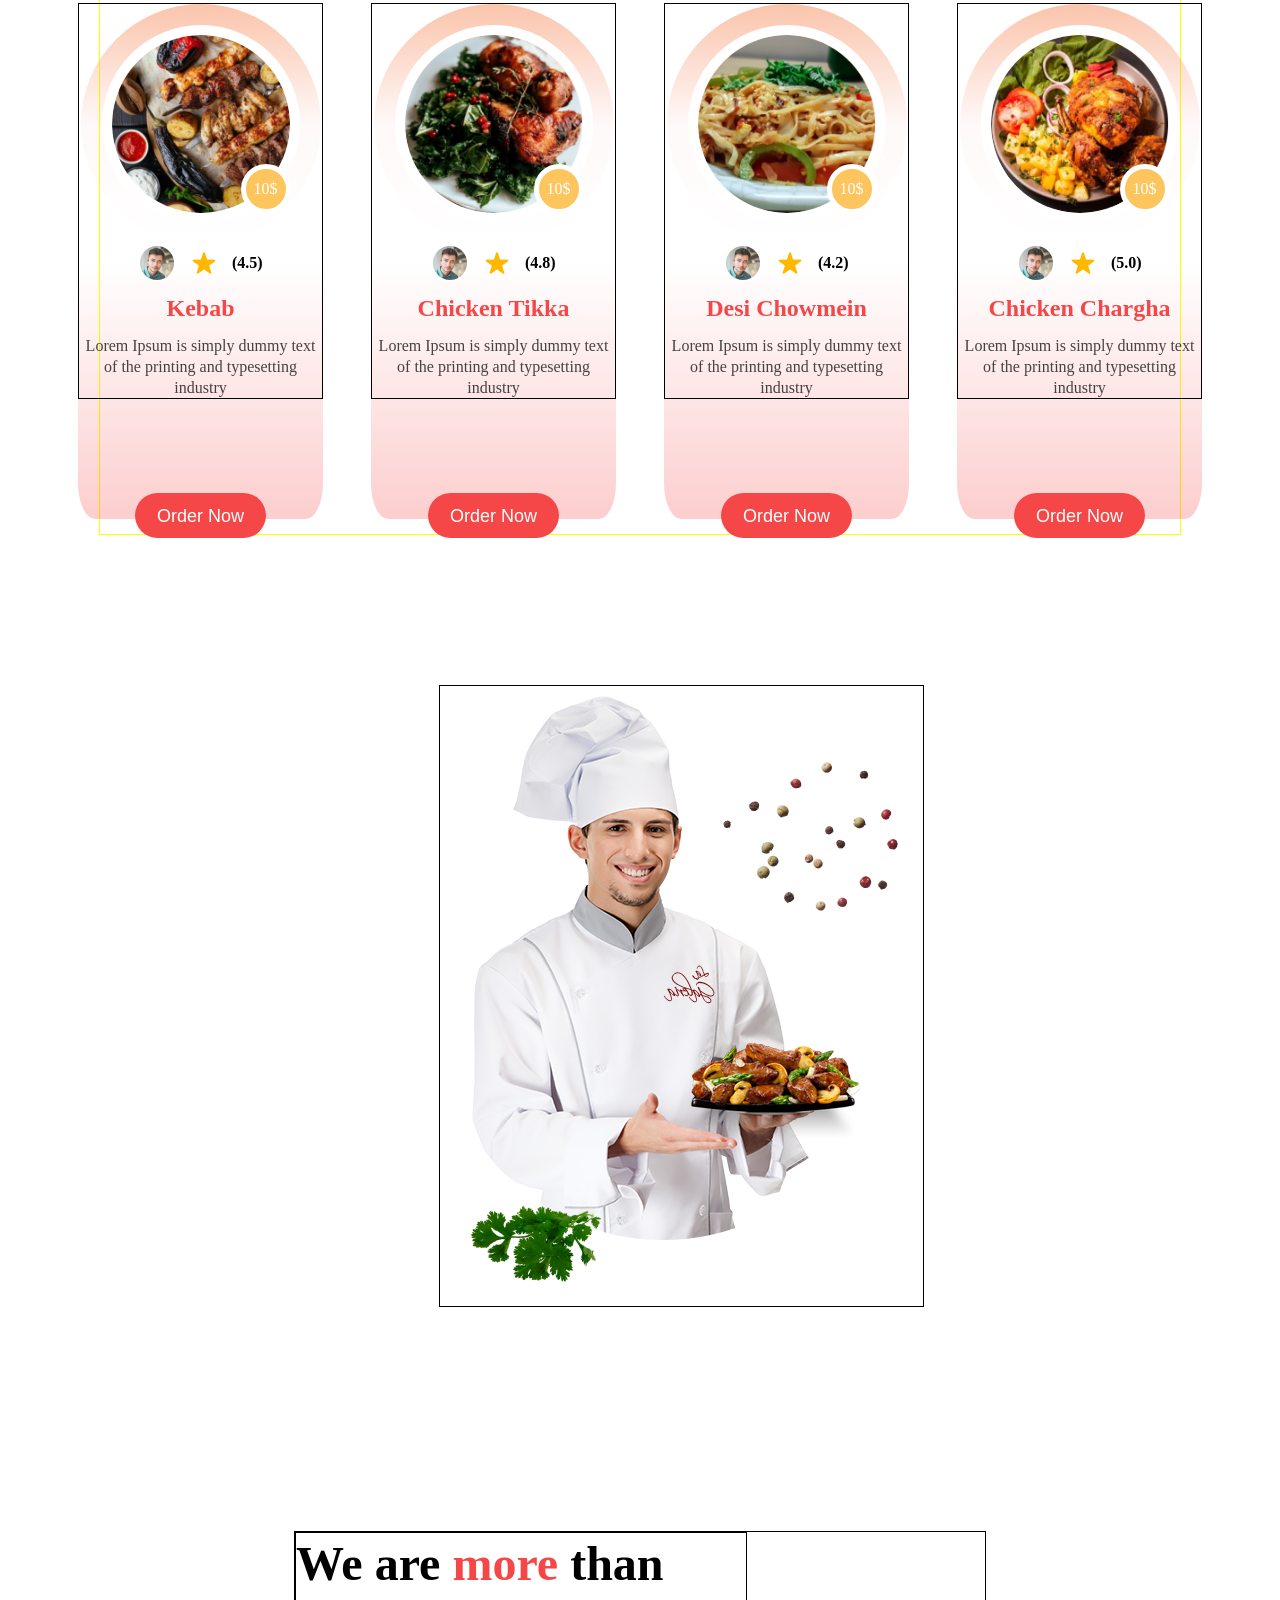
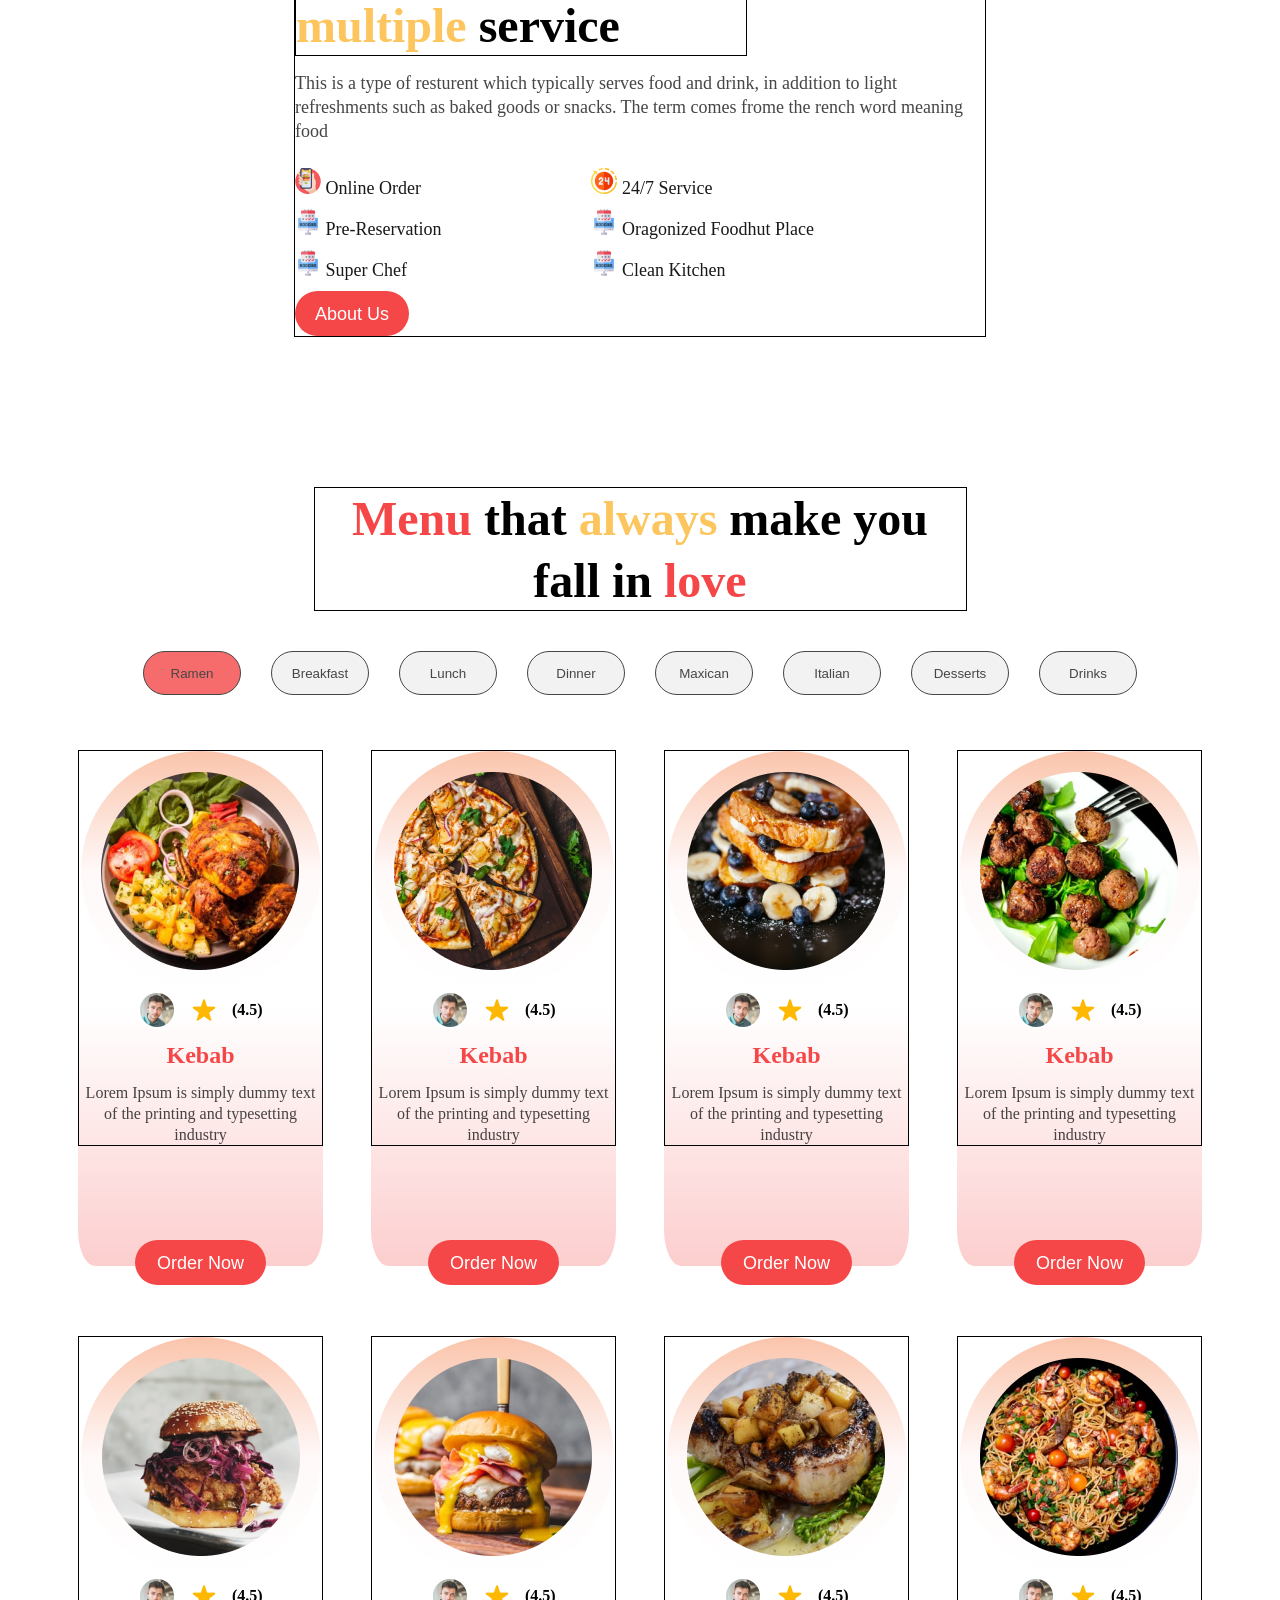
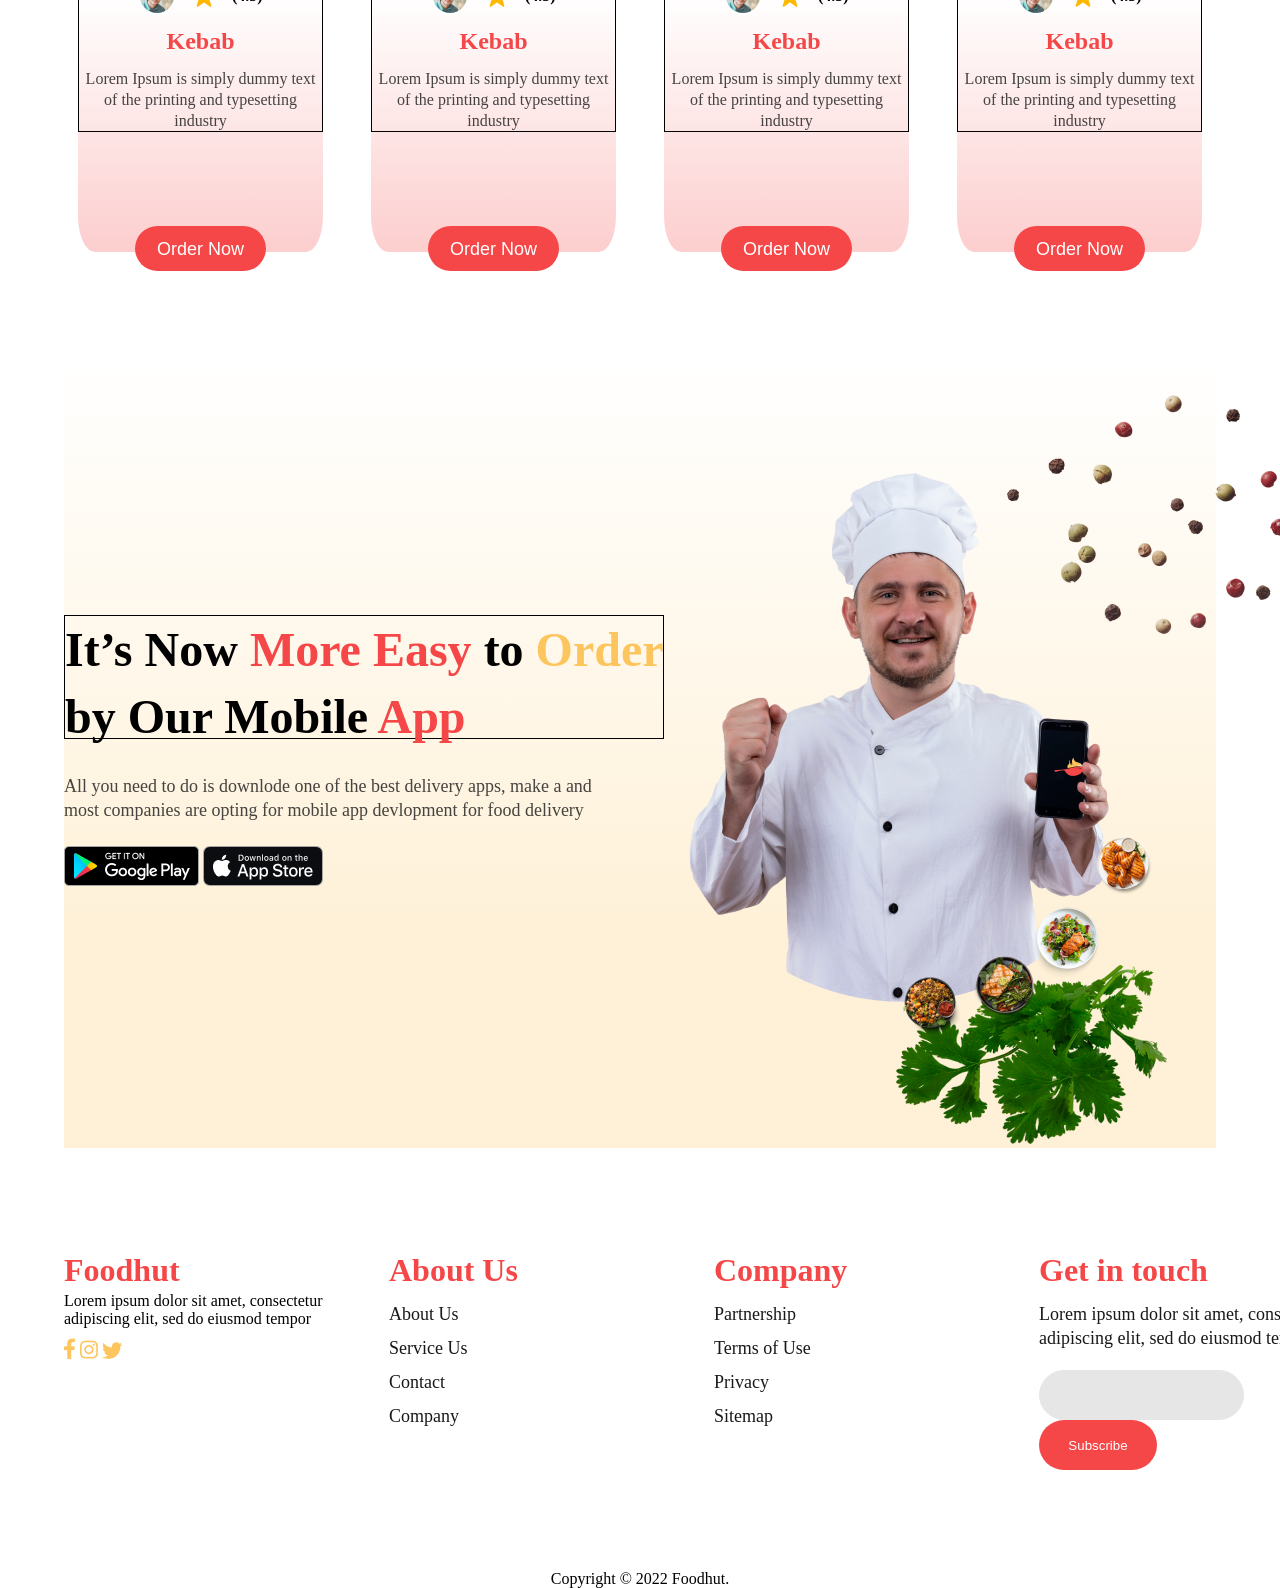
==== commit efc08422: "Update index.html" ====
--- a/frontEnd/index.html
+++ b/frontEnd/index.html
@@ -8,20 +8,22 @@
     <title>Document</title>
 </head>
 <body>
-        <div class="color">
-            <header>
-                <div>
-                    <img src="assets/logo/Logo.png" alt="logo" id="logo"> 
-                </div>
-                <nav>
-                    <a href="">Today special offers</a>
-                    <a href="">Why FoodHut</a>
-                    <a href="">Our Menu</a>
-                    <a href="">Our Popular food</a>
-                </nav>
-                <input type="button" value="Download App" class="bttn">
-            </header>
-    <main>
+    <div class="color">
+        <header>
+            <div>
+                <img src="assets/logo/Logo.png" alt="logo" id="logo"> 
+            </div>
+            <nav>
+                <a href="">Today special offers</a>
+                <a href="">Why FoodHut</a>
+                <a href="">Our Menu</a>
+                <a href="">Our Popular food</a>
+            </nav>
+            <img src="assets/icon/Group 8471.png" alt="" class="nav-hidden">
+            <input type="button" value="Download App" class="bttn-1">
+            
+        </header>
+        <main>
             <section class="banner-one">
                 <div class="content-one">
                     <div class="trust">
@@ -30,13 +32,16 @@
                     </div>
                     <h1>We're <span class="color-Red">Serious</span> For <span class="color-Red">Food</span> & <span class="color-Yellow">Delivery</span>.</h1>
                     <p>Best cooks and best delivery guys all at your service. Hot tasty food will reach you in 60 minutes.</p>
-                    <input type="search" name="" id="pesquisar" placeholder="Search food">
+                    <div class="pesq-alinhar">
+                        <input type="search" name="" id="pesquisar" placeholder="Search food">
+                        <input type="button" value="" id="pesq">
+                    </div>
+                        
                     <div class="buttons">
                         <input type="button" id="baixar" value="Downlode App" class="bttn">
-                        <input type="button" value="" id="pesq">
                         <a href=""><img src="assets/icon/Play button.png" alt="">Wacth Video</a>
                     </div>
-                    </div>
+                </div>
                 <div class="img-girl">
                         <img src="assets/pessoas/Group 8482.png">
                 </div>
--- a/frontEnd/assets/css/principal.css
+++ b/frontEnd/assets/css/principal.css
@@ -1,3 +1,4 @@
+@import url('https://fonts.googleapis.com/css2?family=Poppins:ital,wght@0,100;0,200;0,300;0,400;0,500;0,600;0,700;0,800;0,900;1,100;1,200;1,300;1,400;1,500;1,600;1,700;1,800;1,900&display=swap');
 /*-------------------- GENERAL --------------------*/
 
 *{
@@ -5,20 +6,29 @@
     padding: 0;
     box-sizing: border-box ;
 }
+
 .color{
     background: linear-gradient(180deg, rgba(245, 71, 72, 0.06) 0%, rgba(245, 71, 72, 0) 100%);
 }
+
 body{
-    max-width: 1800px;
+
     margin-left: auto;
     margin-right: auto;
+    width: 100%;
+    padding: 0 5%;
 }
 
 header{
+    border: solid 1px black;
     display: flex;
     flex-direction: row;
     align-items: center;
     justify-content: space-evenly;
+}
+
+.nav-hidden{
+    display: none;
 }
 
 nav a{
@@ -26,7 +36,7 @@
     color: #191919;
     text-decoration: none;
     padding-left: 30px;
-    
+    border: solid 1px black;
     
 }
 
@@ -38,7 +48,7 @@
     color: #FDC55E;
 }
 
-.bttn{
+.bttn, .bttn-1{
     background-color: #F54748;
     width: 162px;
     height: 45px;
@@ -50,6 +60,8 @@
 }
 
 h2{
+
+    border: solid 1px black;
     margin: auto;
     font-weight: 700;
     font-size: 48px;
@@ -59,6 +71,7 @@
     height: 124px;
     left: 639px;
     top: 2039px;
+    max-width: 100%;
 }
 
 .bttn-cardapio{
@@ -66,7 +79,7 @@
     height: 45px;
     border-radius: 100px;
     position: absolute;
-    top: 420px;
+    top: 490px;
     background: #F54748;
     border-radius: 100px;
     border: none;
@@ -80,6 +93,15 @@
     display: flex;
     align-items: center;
     justify-content: space-evenly;
+    flex-wrap: wrap-reverse;
+    max-width: 100%;
+    border: solid 1px black;
+}
+
+.content-one{
+    max-width: 100%;
+    border: solid 1px black;
+    height: auto;
 }
 
 .banner-one .content-one .trust{
@@ -93,7 +115,18 @@
     height: 28px;
     background-color: #f547472c;
     border-radius: 100px;
-
+}
+.img-girl{
+    display: flex;
+    align-items: flex-start;
+    margin-right: -7.2%;
+}
+
+.img-girl img{
+    margin-bottom: 1.5rem;
+    max-width: 100%;
+    height: auto;
+    border: 1px solid black;
 }
 
 .banner-one .content-one h1{
@@ -101,7 +134,7 @@
     font-weight: 900;
     line-height: 78px;
     width: 500px;
-
+    border: solid 1px black;
 }
 
 .banner-one .content-one p{
@@ -117,7 +150,6 @@
 }
 
 #pesquisar{
-    margin-top: 15px;
     width: 471px;
     height: 54px;
     left: 70px;
@@ -130,15 +162,21 @@
     background-position: 15px;
 }
 
+.pesq-alinhar{
+    margin-top: 15px;
+    display: flex;
+    align-items: center;
+}
+
 #pesq{
-    position: absolute;
-    left: 625px;
-    top: 526px;
+    position: relative;
     background-image: url(../icon/Group\ 8430.png);
     width: 42px;
     height: 42px;
     border: none;
     border-radius: 50px;
+    margin-left: -10%;
+    
 }
 
 input::placeholder{
@@ -182,6 +220,7 @@
     margin-top: 150px;
     background-color: white;
 }
+
 .banner-two .content-two{
     text-align: center;
 }
@@ -202,6 +241,7 @@
     color: #191919;
     opacity: 0.9;
     width:856px;
+    max-width: 100%;
 }
 
 .preco{
@@ -241,7 +281,7 @@
 
 .card{
     width: 310px;
-    height: 450px;
+    height: 516px;
     margin: 15px;
     background-image: linear-gradient(180deg, #f5474700, #f5474700, #f5474744);
     position: relative;
@@ -267,10 +307,12 @@
 }
 
 .catalog{
-    margin: 40px;
+    margin: 35px;
     display: flex;
     justify-content: center;
     gap: 18px;
+    border: solid 1px yellow;
+
 }
 
 .catalog p{
@@ -291,7 +333,7 @@
     display: flex;
     align-items: center;
     flex-direction: column;
-    width: 20%;
+    border: solid 1px black;
 }
 
 .cardapio h3{
@@ -318,6 +360,29 @@
     align-items: center;
     justify-content: center;
     gap: 200px;
+    flex-wrap: wrap;
+    max-width: 100%;
+}
+
+.information{
+    max-width: 100%;
+    border: solid 1px black;
+    height: auto;
+}
+
+
+.imgchef{
+    display: flex;
+    align-items: flex-start;
+    margin-right: -7.2%;
+}
+
+.imgchef img{
+    margin-bottom: 1.5rem;
+    max-width: 100%;
+    height: auto;
+    border: 1px solid black;
+    flex-wrap: wrap-reverse;
 }
 
 .information h2{
@@ -335,13 +400,14 @@
 
     color: #191919;
     opacity: 0.8;
+    max-width: 100%;
 }
 
 .banner-three .listas{
     padding-top: 15px;
     display: flex;
     gap: 150px;
-    padding-bottom: 20px;  
+    padding-bottom: 10px;  
 }
 
 .banner-three li{
@@ -510,4 +576,25 @@
     border: none;
 }
 
-
+/*-------------------- RESPONSIVO --------------------*/
+@media (max-width:600px){ 
+    nav{
+        display: none;
+    }
+    .nav-hidden{
+        display: inline;
+        width: 36px;
+        height: 27px;
+    }
+    .bttn-1{
+        display: none;
+    }
+    .listas{
+        display: flex;
+        flex-direction: column;
+        padding: 0 0%;
+    }
+    .listainfo2{
+        margin-top: none;
+    }
+}
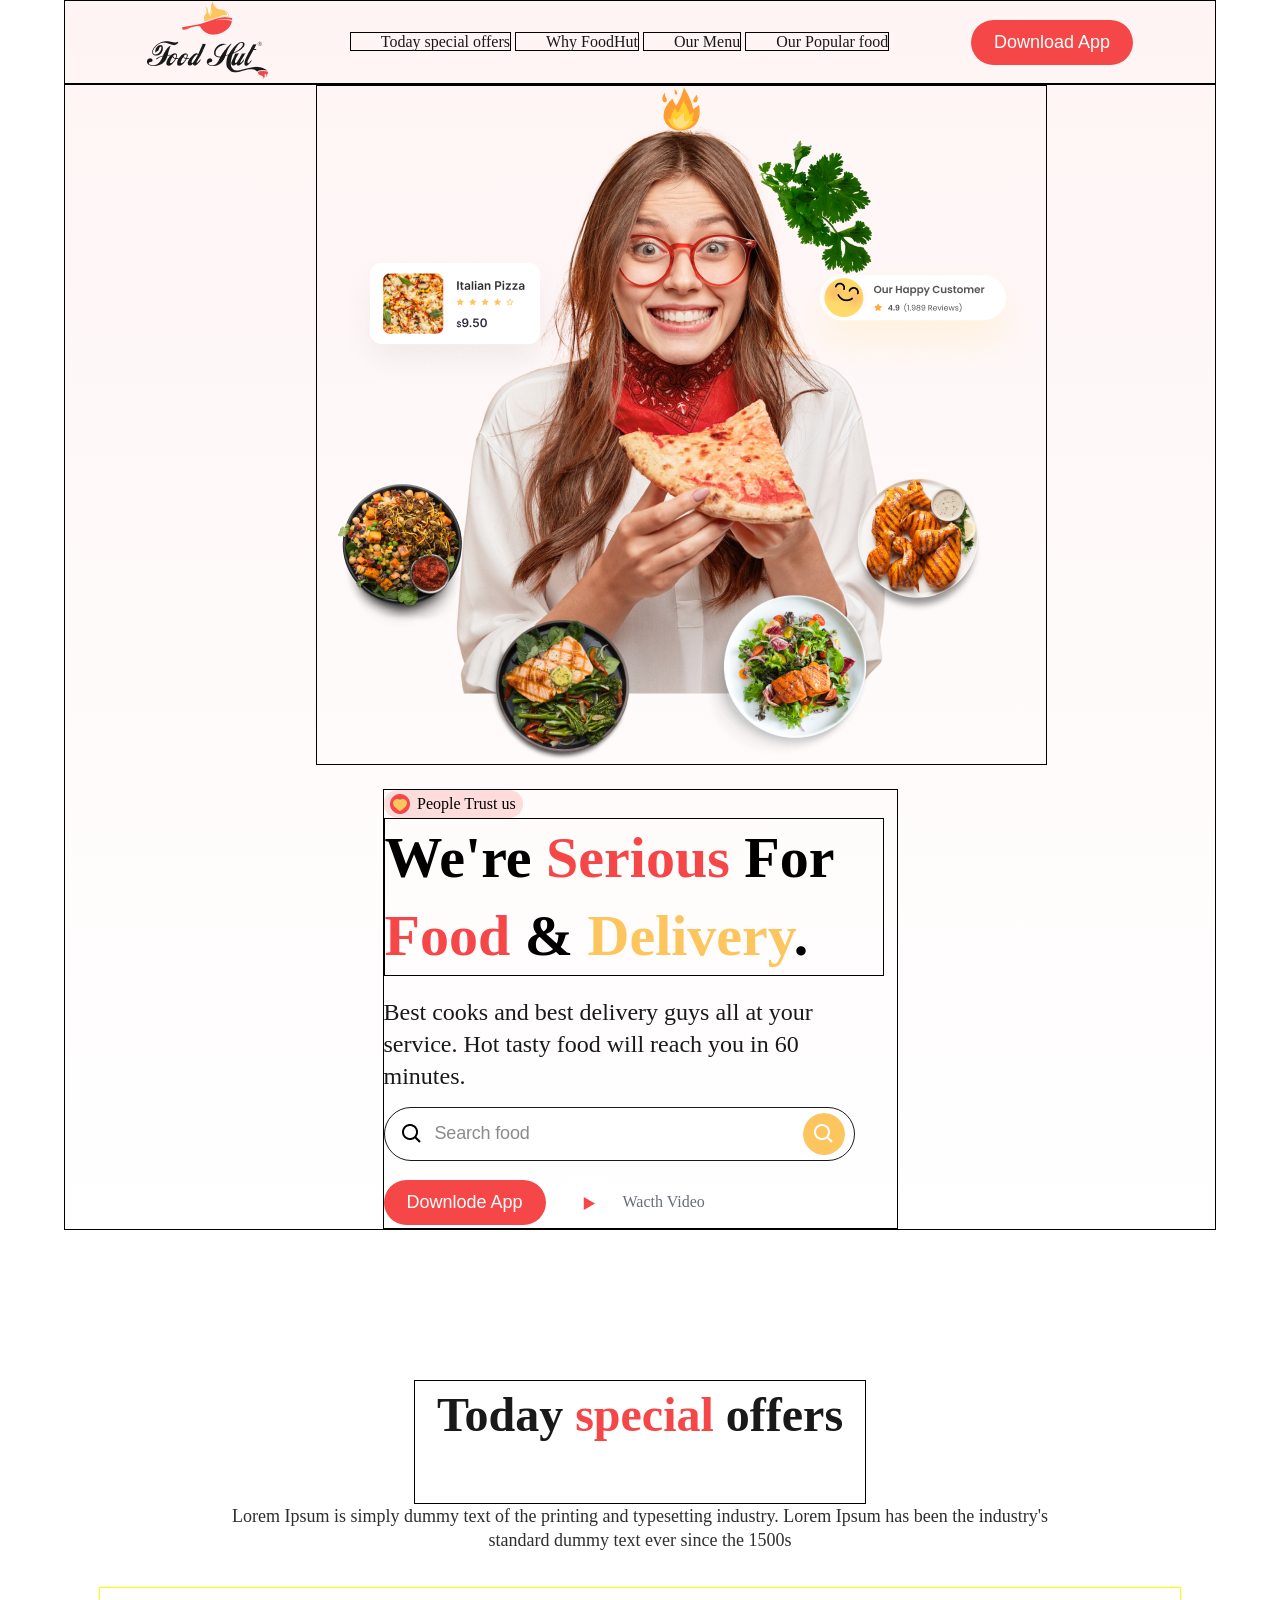
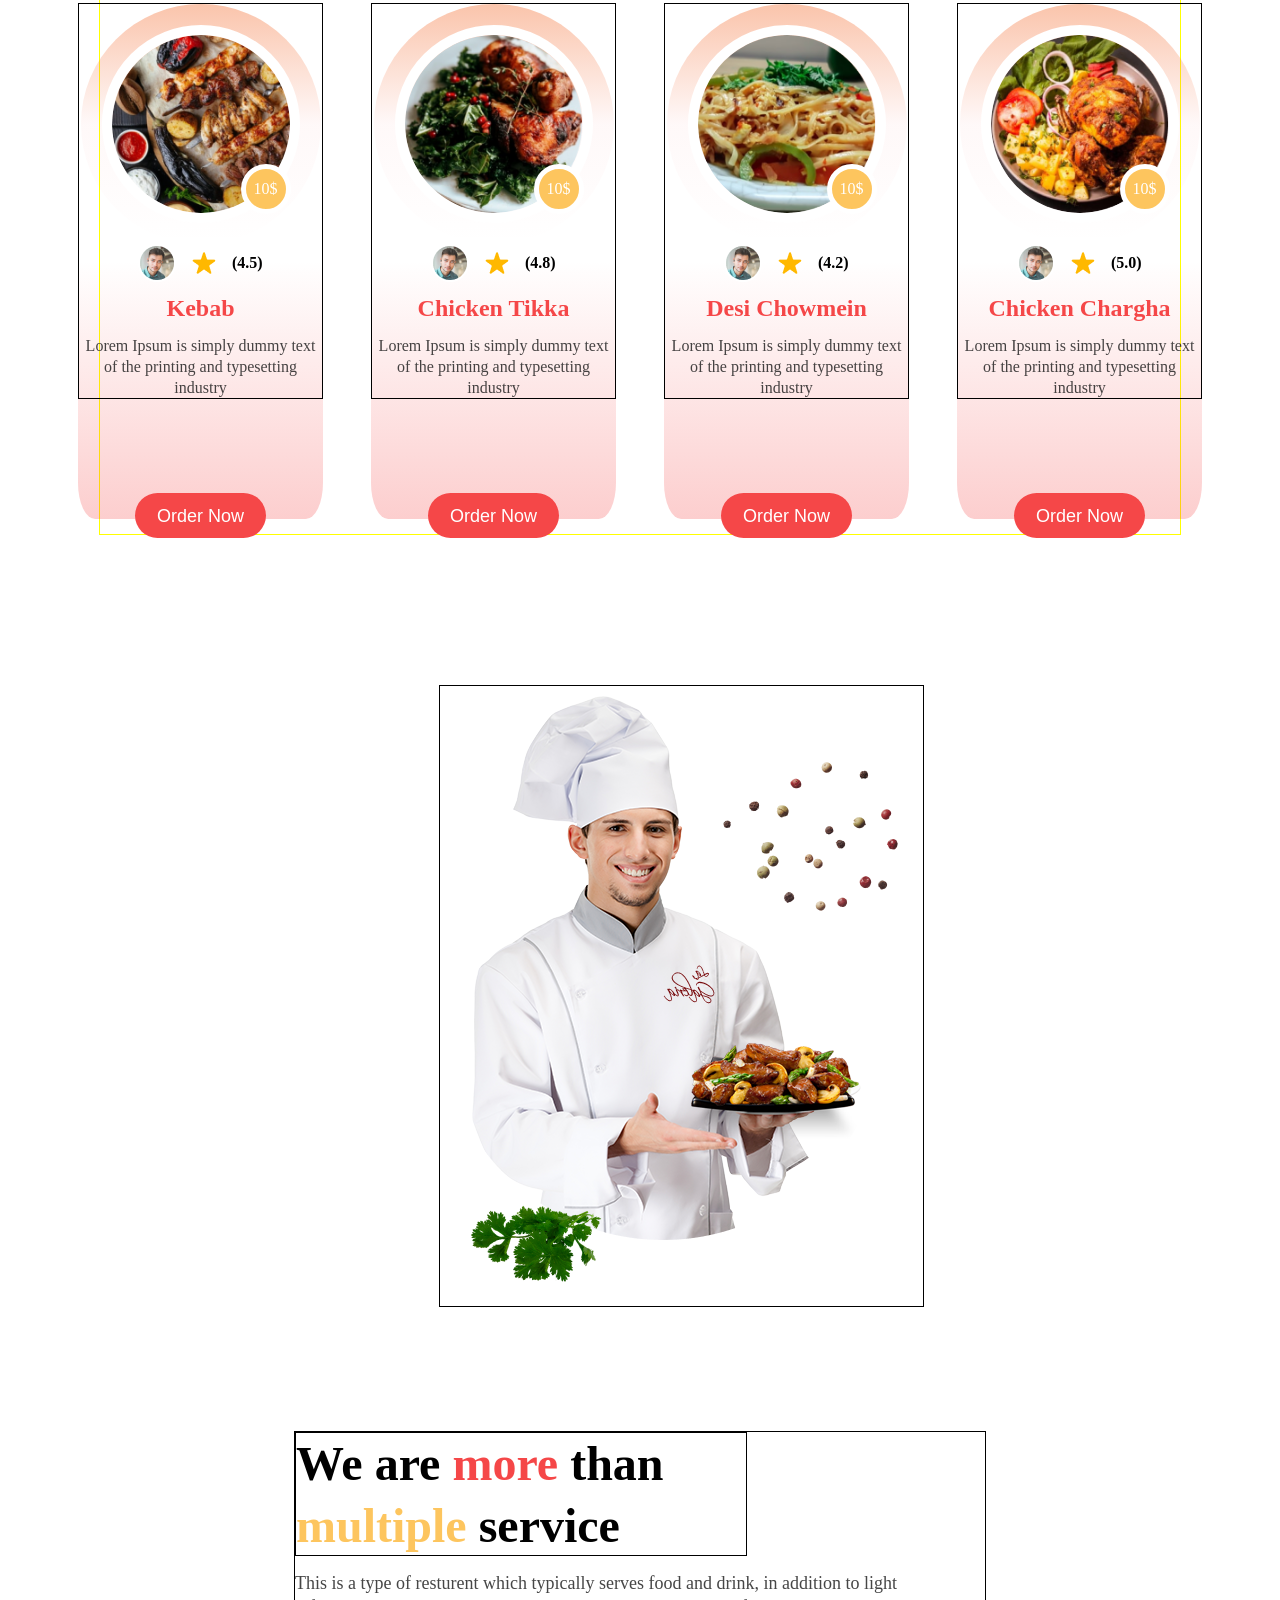
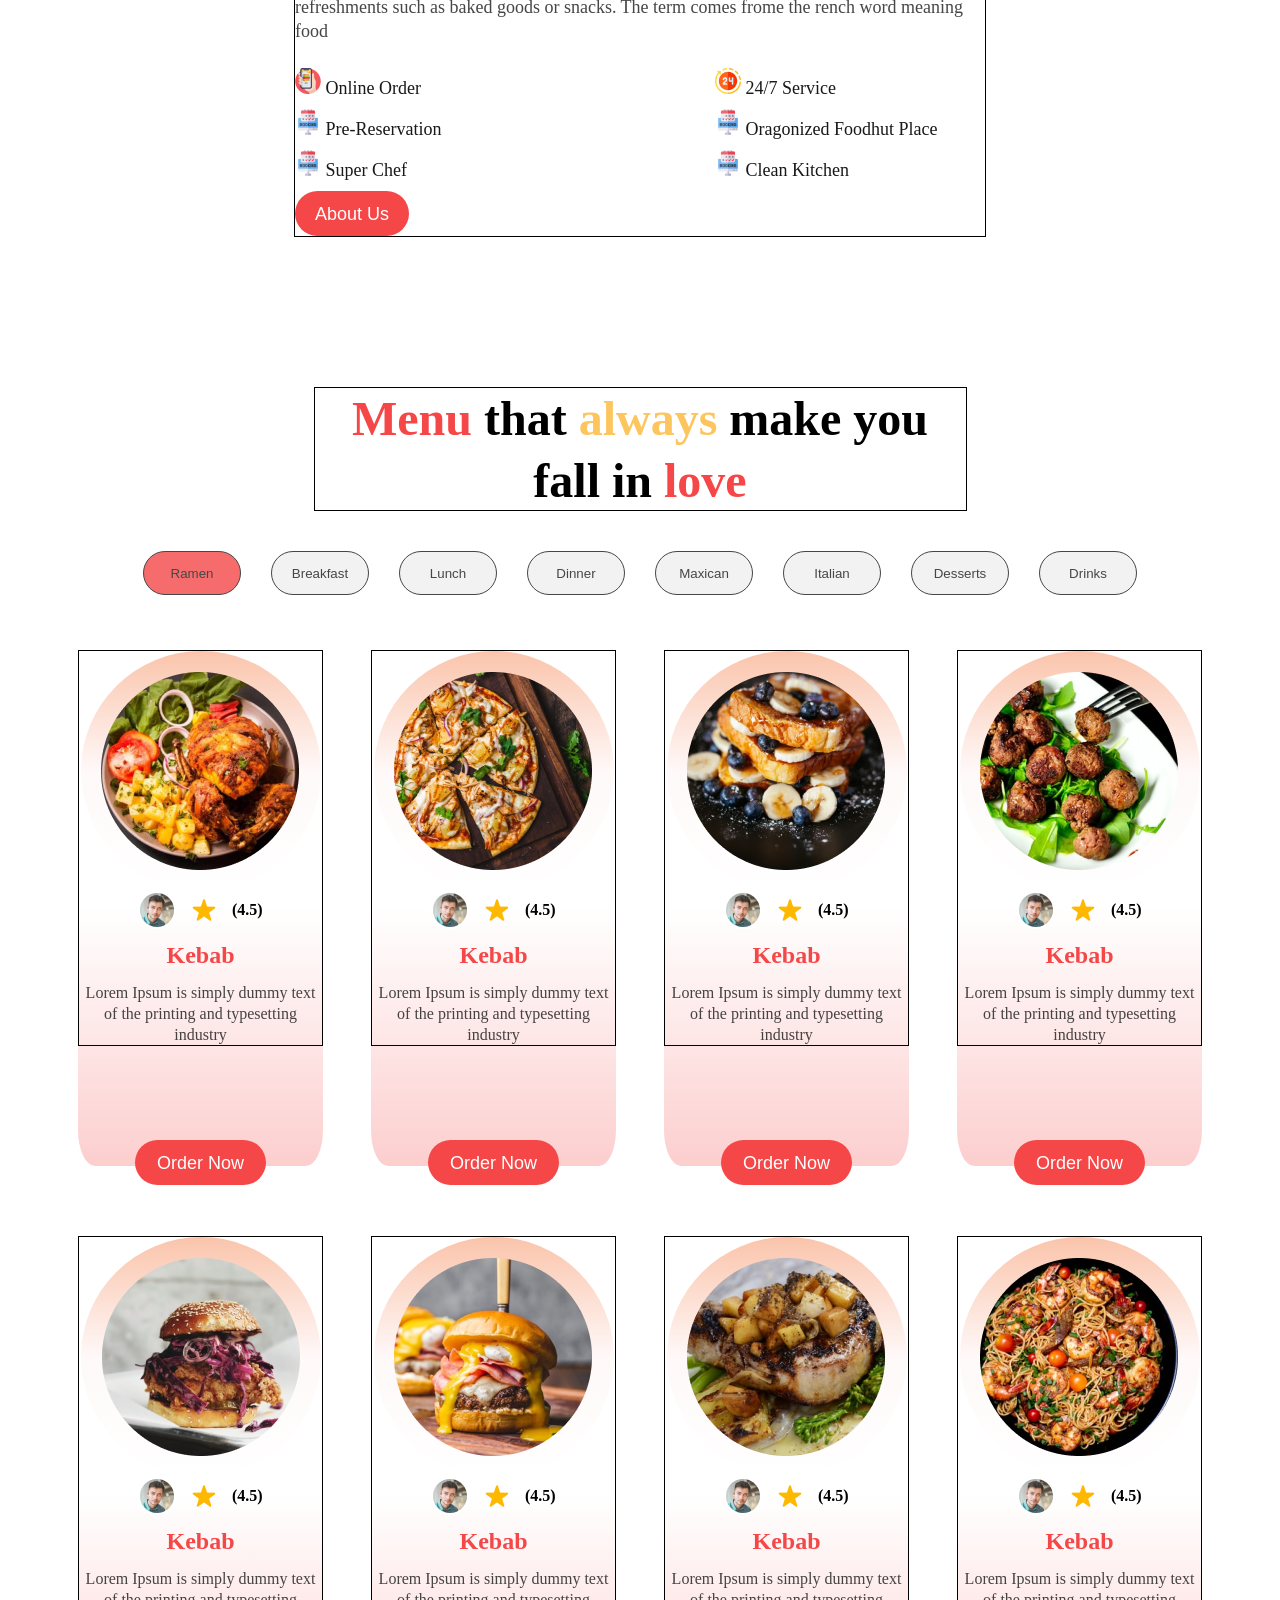
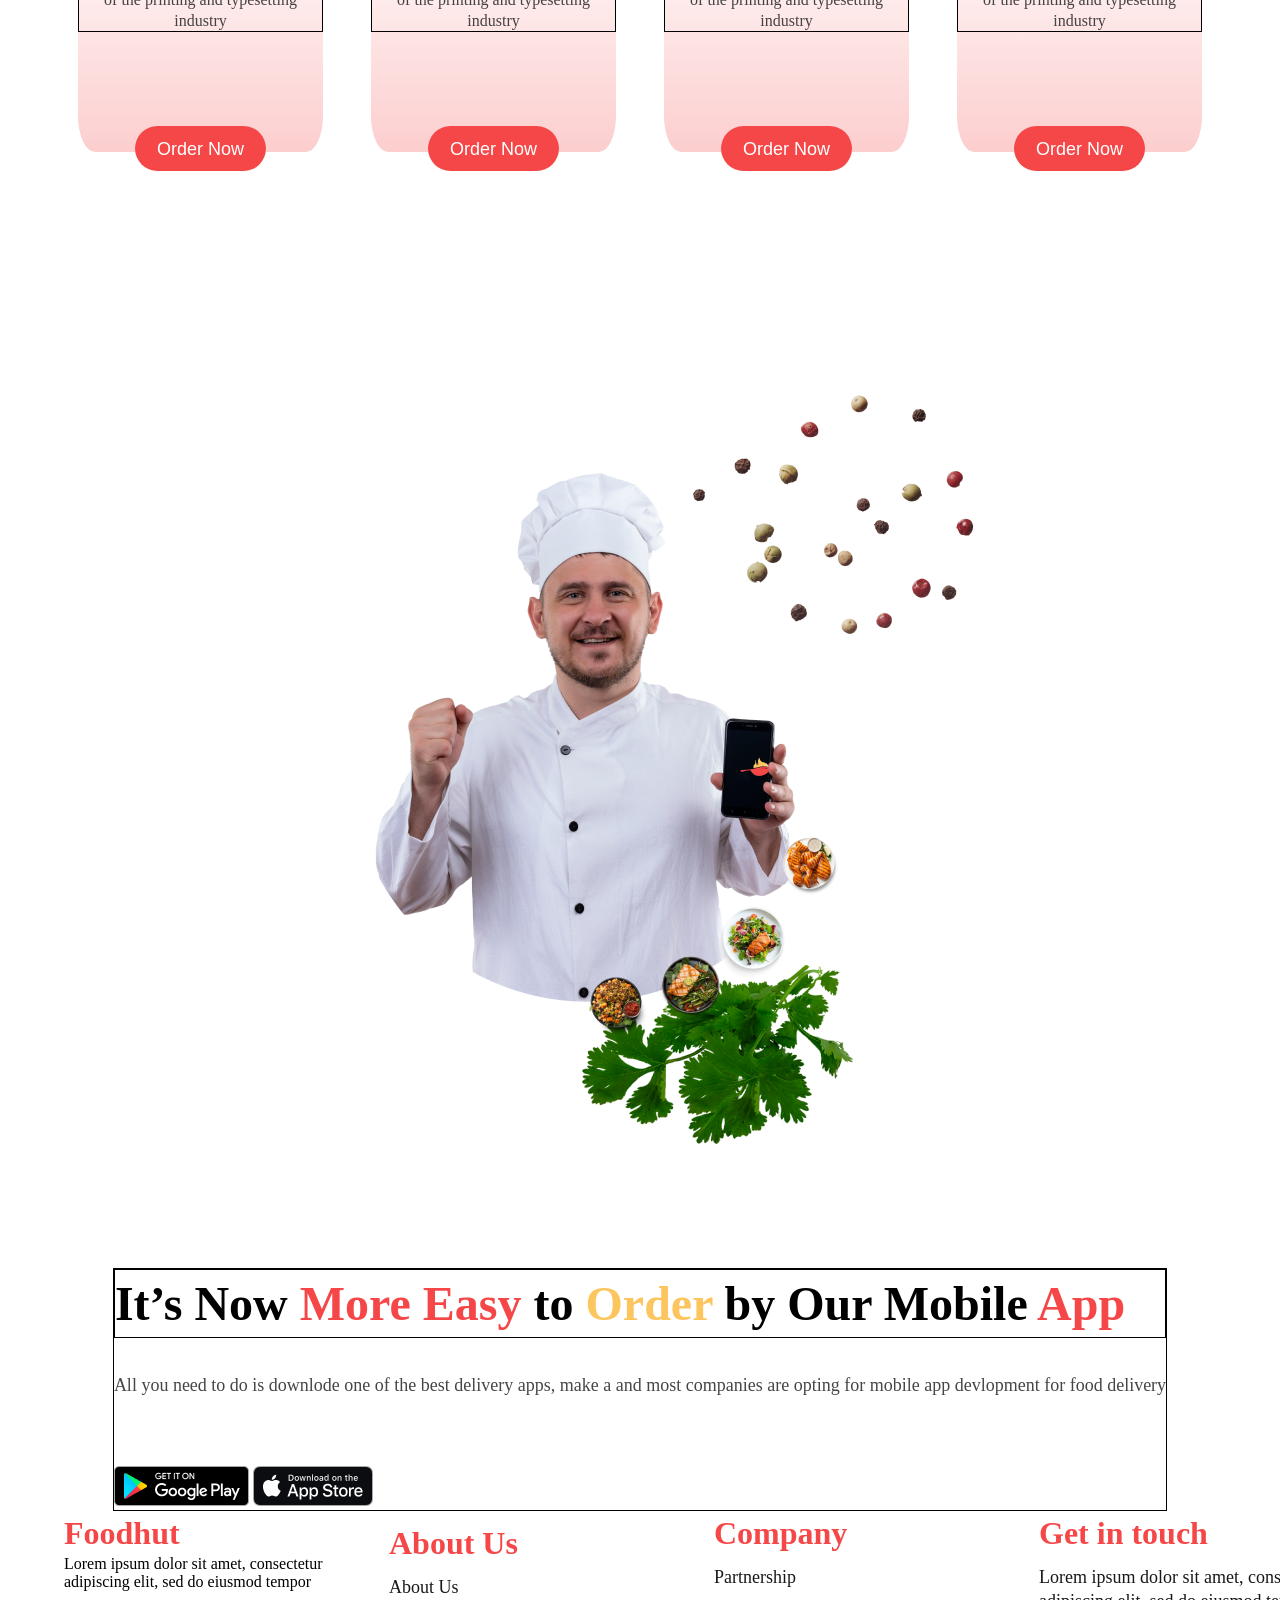
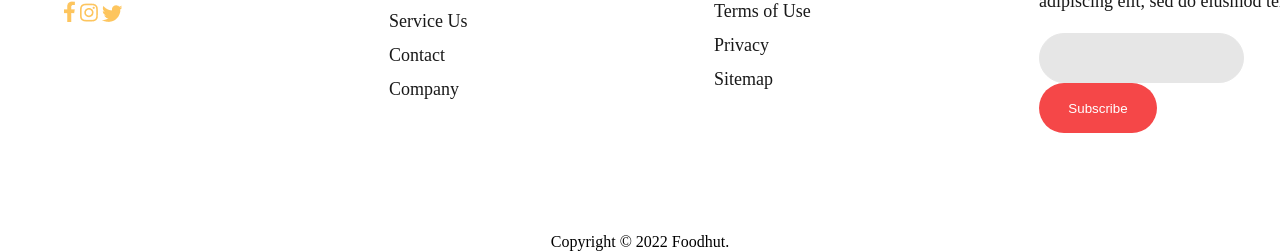
==== commit 56e749f9: "Update index.html" ====
--- a/frontEnd/index.html
+++ b/frontEnd/index.html
@@ -35,8 +35,7 @@
                     <div class="pesq-alinhar">
                         <input type="search" name="" id="pesquisar" placeholder="Search food">
                         <input type="button" value="" id="pesq">
-                    </div>
-                        
+                    </div>    
                     <div class="buttons">
                         <input type="button" id="baixar" value="Downlode App" class="bttn">
                         <a href=""><img src="assets/icon/Play button.png" alt="">Wacth Video</a>
@@ -46,7 +45,7 @@
                         <img src="assets/pessoas/Group 8482.png">
                 </div>
             </section>
-        </div>
+    </div>
  
         <section class="banner-two">
             <div class="content-two">
@@ -152,7 +151,7 @@
                             Super Chef
                         </li>
                     </ul>
-                    <ul class="listainfo2">
+                    <ul class="listainfo1">
                         <li>
                             <img src="assets/icon/image 17.png" alt="icon4">
                             24/7 Service
@@ -319,14 +318,13 @@
         </section>
 
         <section class="banner-five">
-            <div>
+            <div class="blabla">
                 <h2>It’s Now <span class="color-Red"> More Easy</span> to <span class="color-Yellow">Order</span> by Our Mobile <span class="color-Red"> App</span></h2>
                 <p>All you need to do is downlode one of the best delivery apps, make a and most companies are opting  for mobile app devlopment for food delivery</p>
                 <img src="assets/logo/Mobile app store badge.png" alt="google">
                 <img src="assets/logo/Mobile app store badge (1).png" alt="store">
             </div>
-
-            <div>
+            <div class="imgchef2">
                 <img src="assets/pessoas/Group 8484.png" alt="">
             </div>
         </section>
@@ -341,7 +339,7 @@
                 <img src="assets/icon/instagram.png" alt="redessociais">
                 <img src="assets/icon/twitter-brands (1).png" alt="redessociais">
                 </div>
-                <div >
+                <div class="aboutus" >
                     <h3><span class="color-Red">About Us</span></h3>
                     <p>About Us</p>
                     <p>Service Us</p>
--- a/frontEnd/assets/css/principal.css
+++ b/frontEnd/assets/css/principal.css
@@ -17,6 +17,7 @@
     margin-right: auto;
     width: 100%;
     padding: 0 5%;
+    
 }
 
 header{
@@ -359,15 +360,15 @@
     display: flex;
     align-items: center;
     justify-content: center;
-    gap: 200px;
+    gap: 100px;
     flex-wrap: wrap;
     max-width: 100%;
 }
 
 .information{
-    max-width: 100%;
     border: solid 1px black;
     height: auto;
+    max-width: 100%;
 }
 
 
@@ -382,7 +383,7 @@
     max-width: 100%;
     height: auto;
     border: 1px solid black;
-    flex-wrap: wrap-reverse;
+    flex-wrap: wrap;
 }
 
 .information h2{
@@ -408,6 +409,11 @@
     display: flex;
     gap: 150px;
     padding-bottom: 10px;  
+    flex-flow: row;
+}
+
+.listainfo1{
+    width: 50%;
 }
 
 .banner-three li{
@@ -492,12 +498,31 @@
 /*-------------------- PAGINA 05 --------------------*/
 
 .banner-five{
-    margin-top: 50px;
-    display: flex;
-    align-items: center;
-    justify-content: space-around;
-    background: linear-gradient(180deg, rgba(255, 255,255, 0) 0%, #fdc55e3f 73.18%);
-    margin-bottom: 100px;
+    margin-top: 150px;
+    display: flex;
+    align-items: center;
+    justify-content: center;
+    gap: 100px;
+    max-width: 100%;
+    flex-wrap: wrap-reverse;
+}
+
+.blabla{
+    max-width: 100%;
+    border: solid 1px black;
+    height: auto;
+}
+
+.imgchef2{
+    display: flex;
+    align-items: flex-start;
+    margin-right: -7.2%;
+}
+
+.imgchef2 img{
+    margin-bottom: 1.5rem;
+    max-width: 100%;
+    height: auto;
 }
 
 .banner-five h2{
@@ -505,6 +530,8 @@
     font-weight: 700;
     font-size: 48px;
     line-height: 67px;
+    width: 100%;
+    height: auto;
 }
 
 .banner-five p{
@@ -518,6 +545,9 @@
     font-size: 18px;
     line-height: 24px;
     padding-bottom: 35px;
+    width: 100%;
+    margin-bottom: 2%;
+    width: 100%;
 }
 
 /*-------------------- FOOTER --------------------*/
@@ -589,12 +619,4 @@
     .bttn-1{
         display: none;
     }
-    .listas{
-        display: flex;
-        flex-direction: column;
-        padding: 0 0%;
-    }
-    .listainfo2{
-        margin-top: none;
-    }
-}
+}
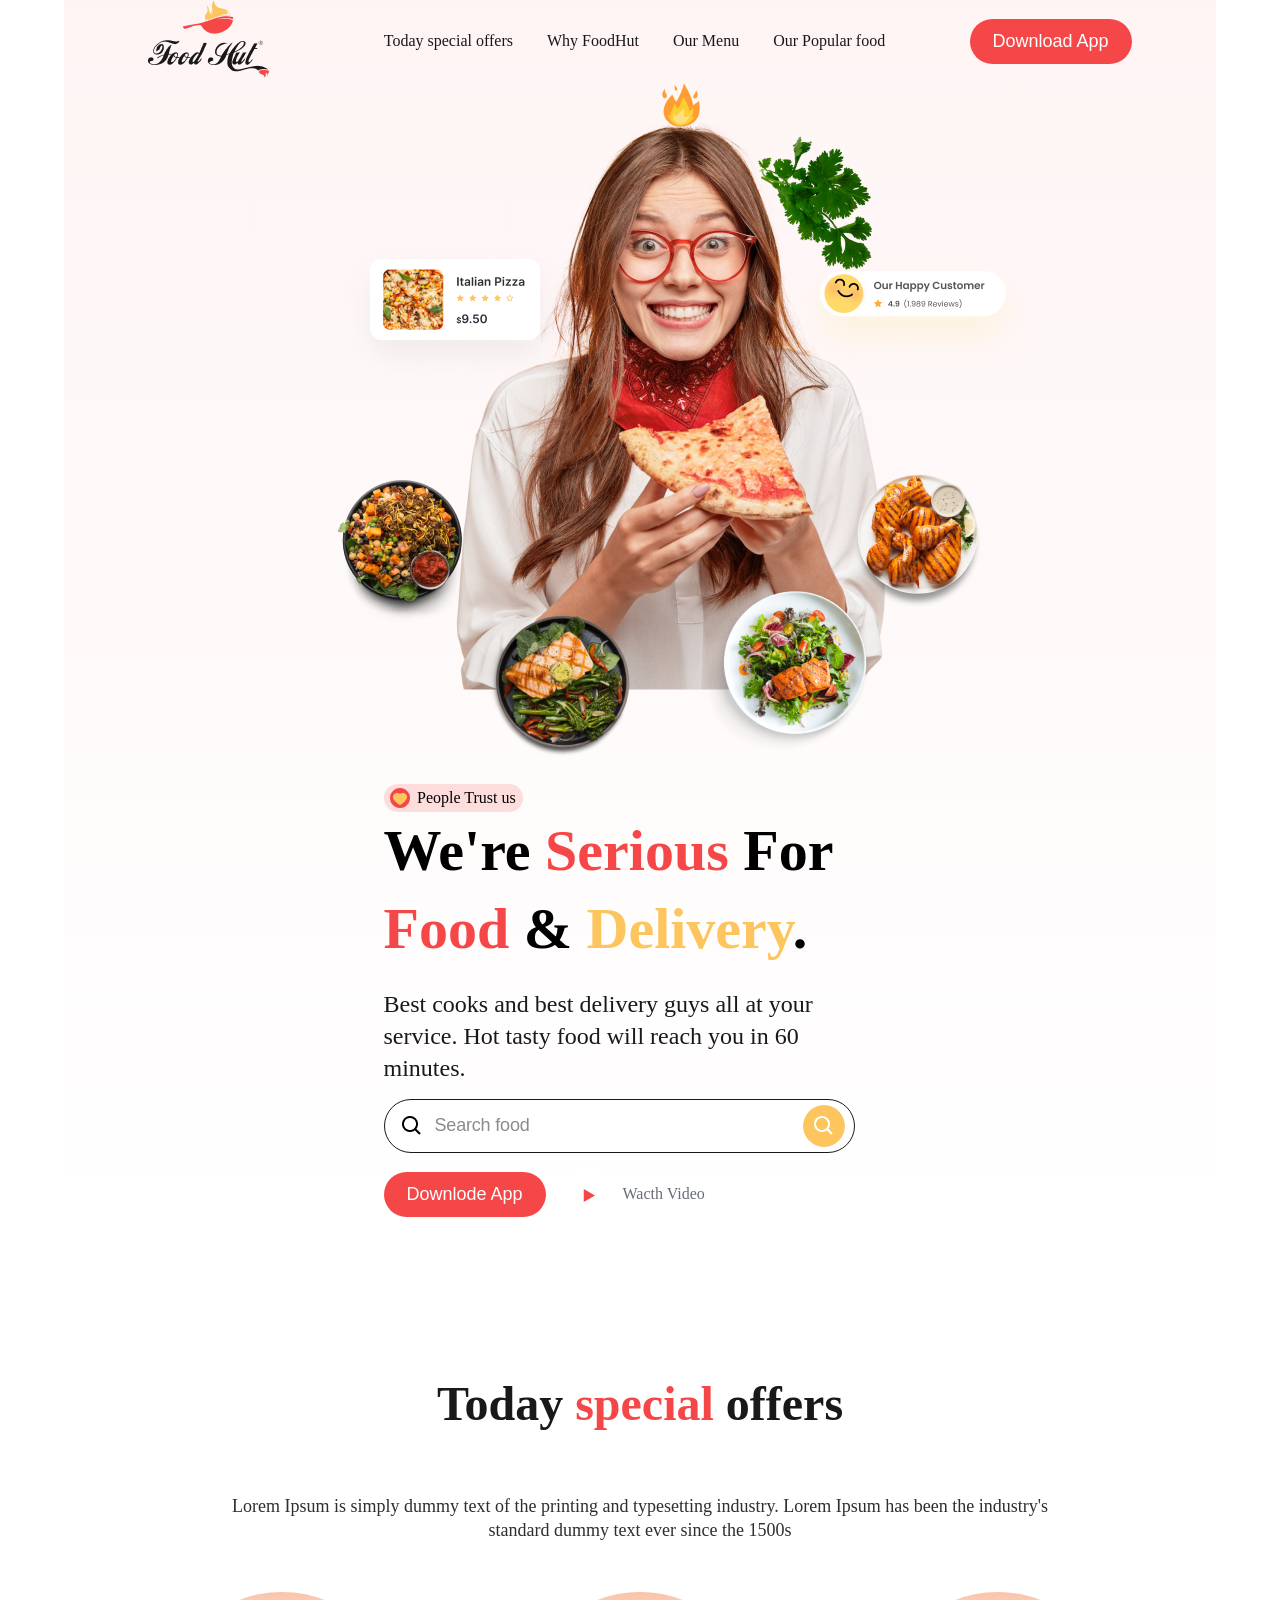
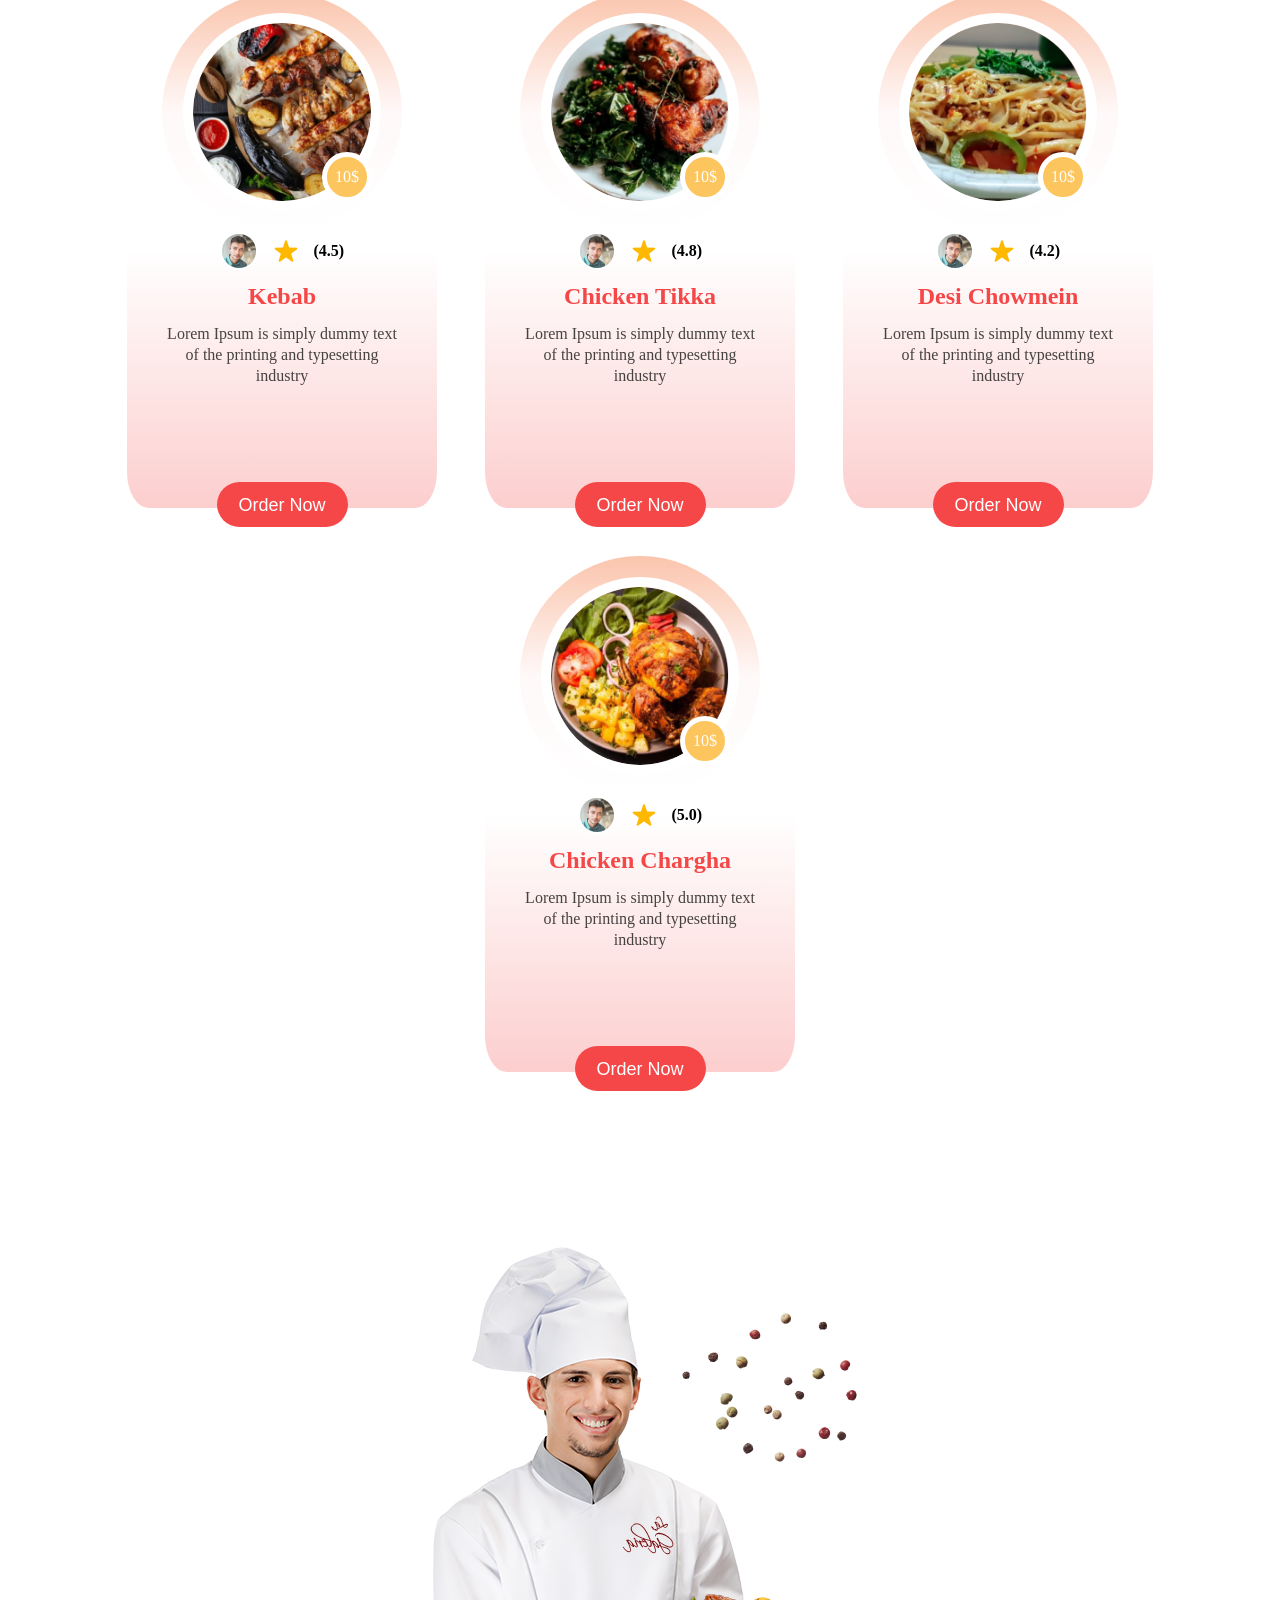
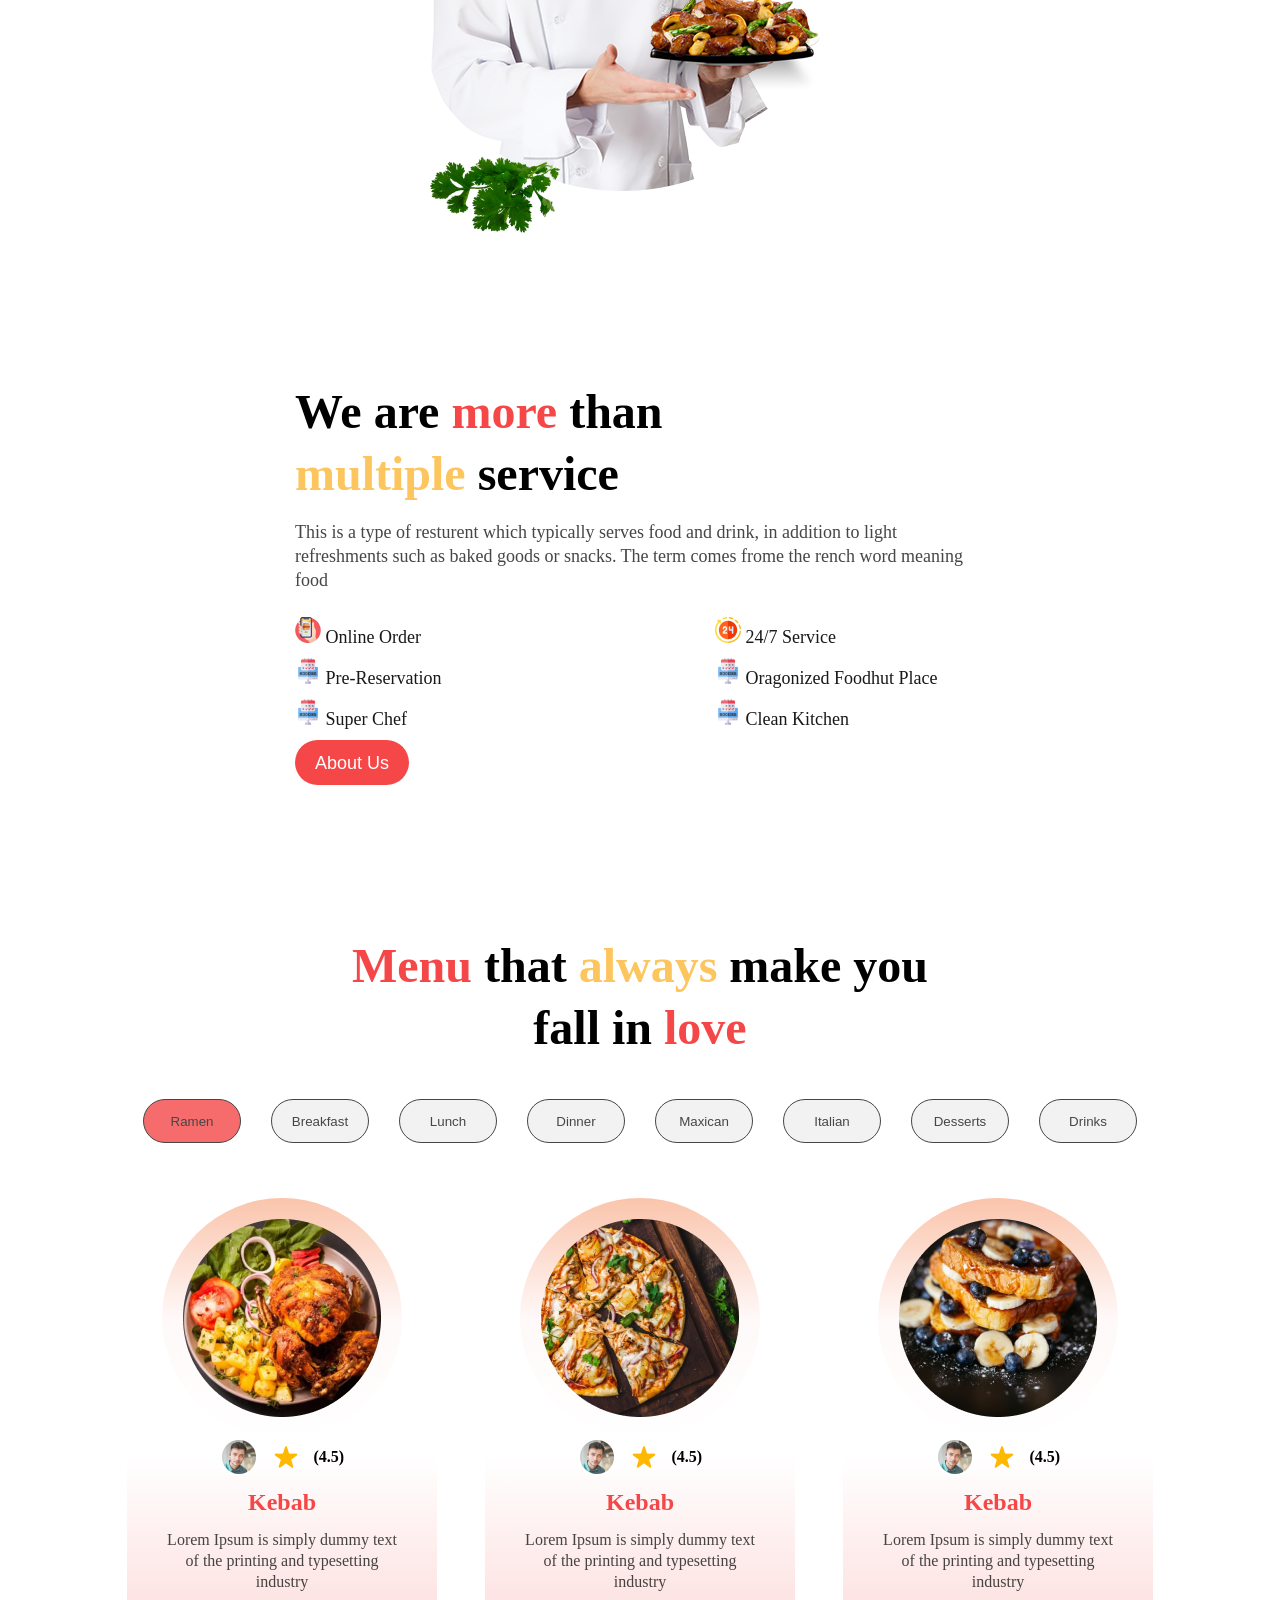
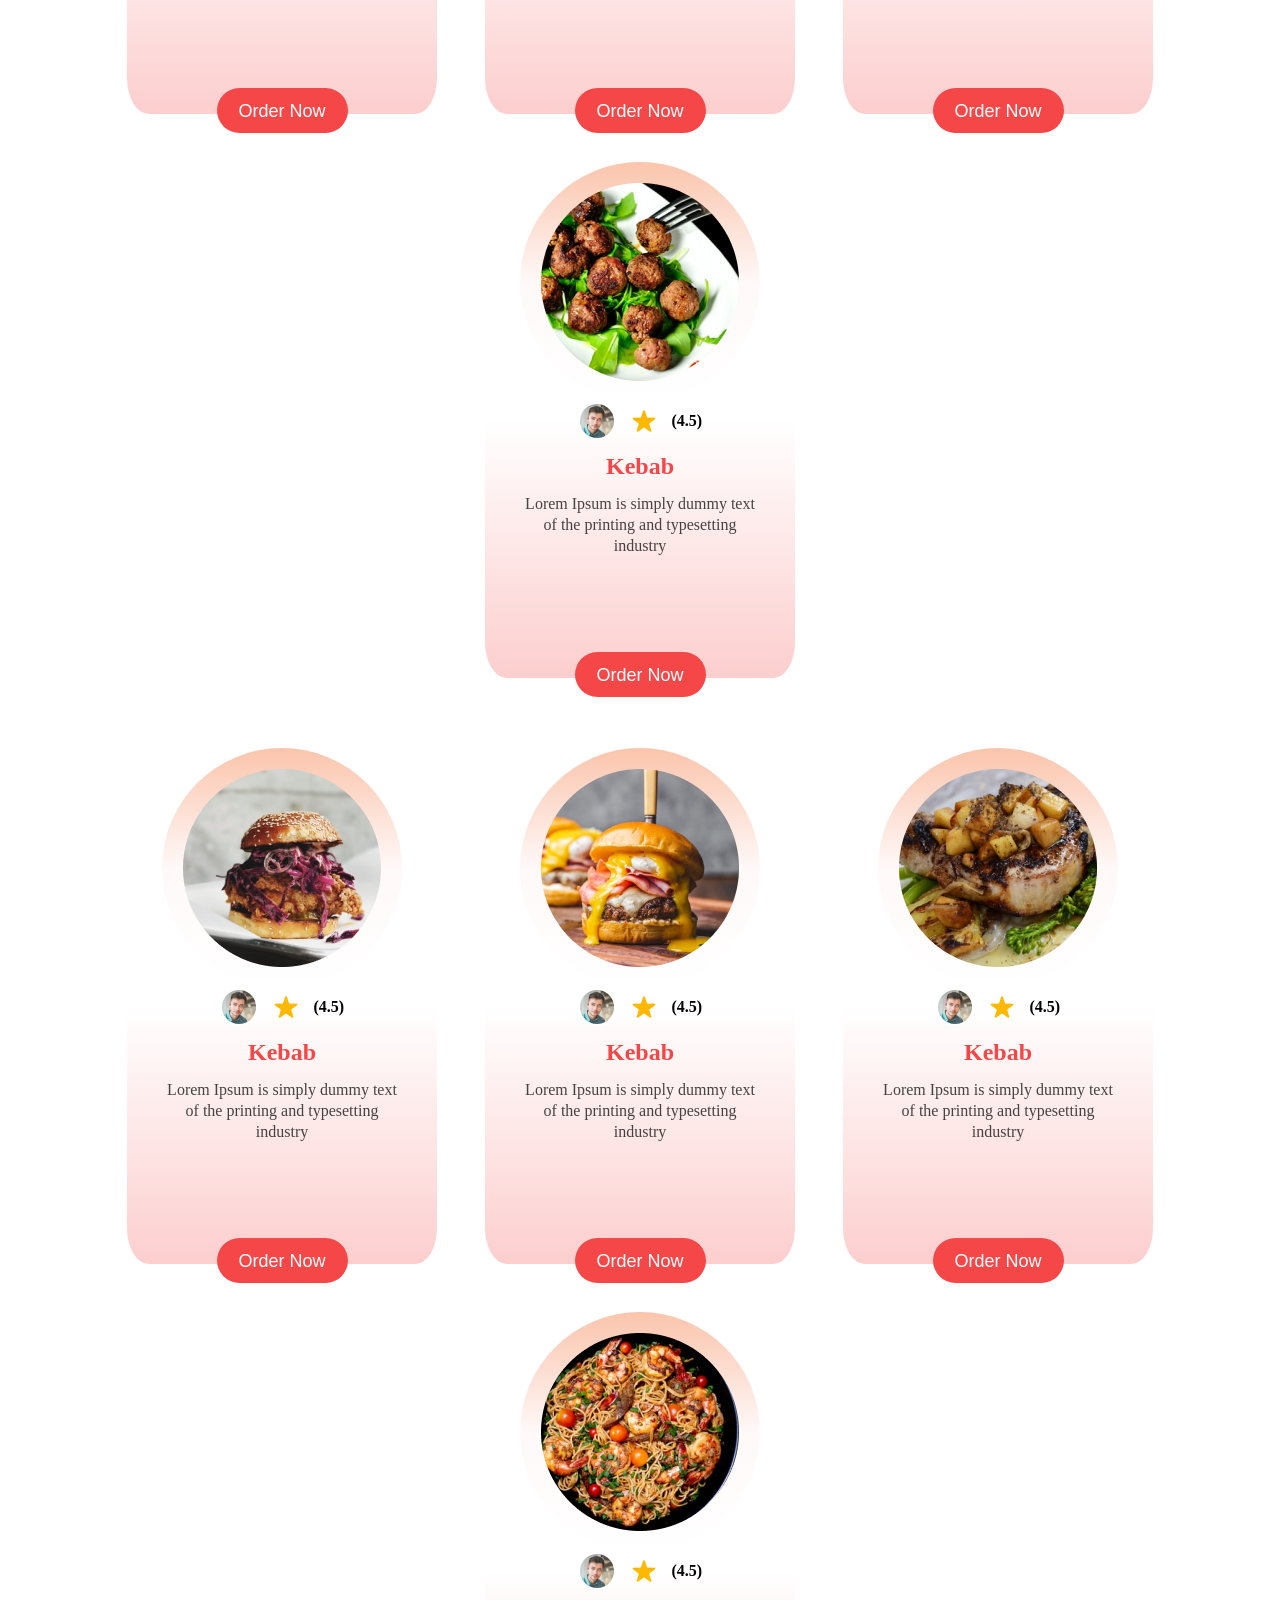
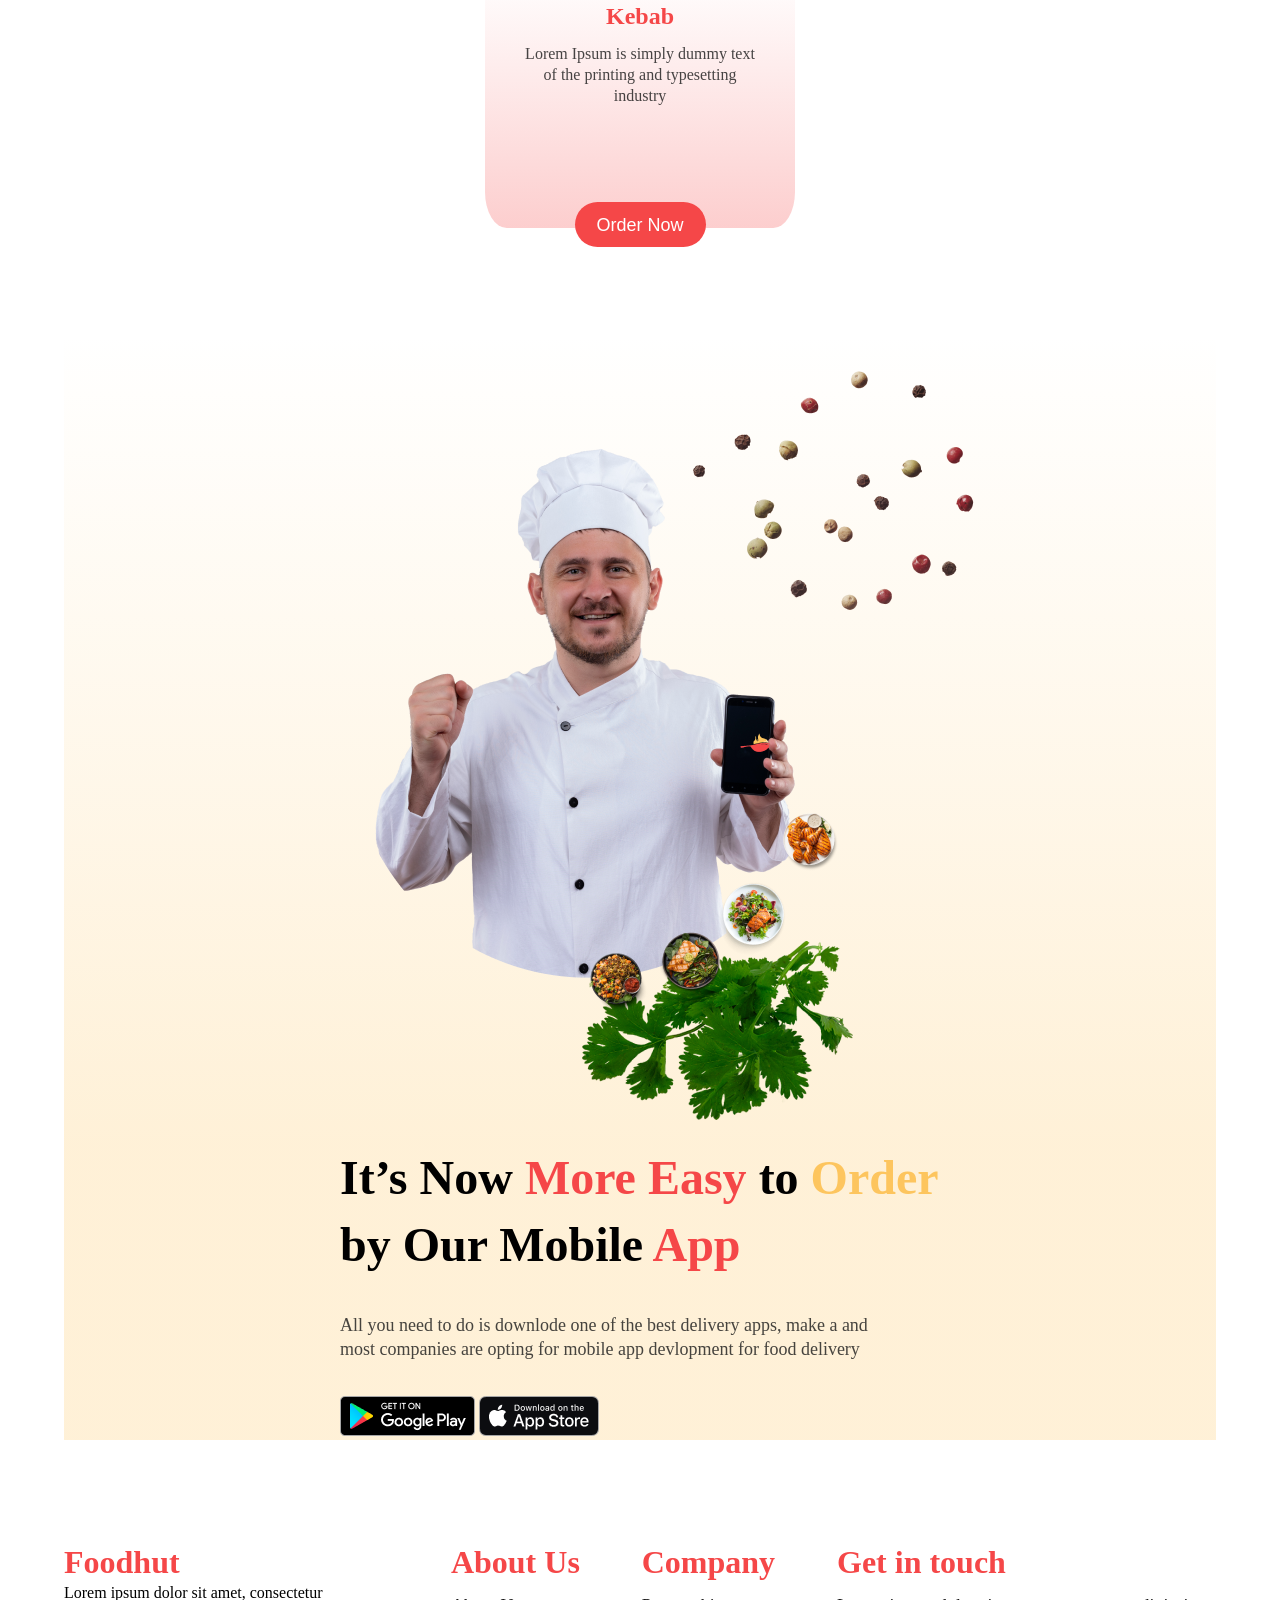
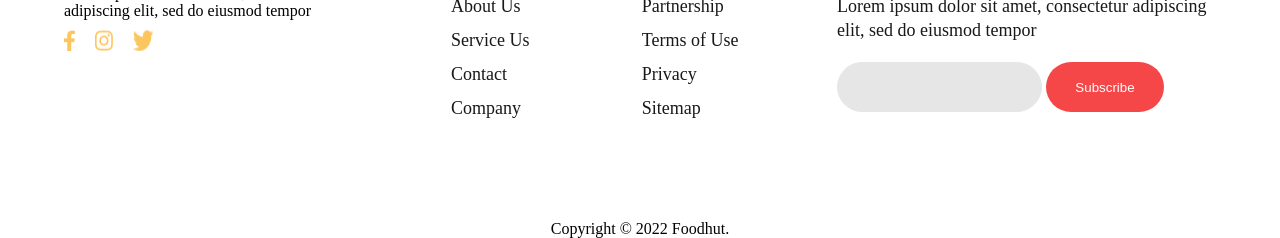
==== commit 8b85b4e3: "Update index.html" ====
--- a/frontEnd/index.html
+++ b/frontEnd/index.html
@@ -19,11 +19,12 @@
                 <a href="">Our Menu</a>
                 <a href="">Our Popular food</a>
             </nav>
-            <img src="assets/icon/Group 8471.png" alt="" class="nav-hidden">
+            <img src="assets/icon/Group 8471.png" alt="" class="burguer">
             <input type="button" value="Download App" class="bttn-1">
             
         </header>
         <main>
+    <!------------------------------------------------------------------ PAGINA 01 ------------------------------------------------------------------->
             <section class="banner-one">
                 <div class="content-one">
                     <div class="trust">
@@ -46,7 +47,7 @@
                 </div>
             </section>
     </div>
- 
+    <!------------------------------------------------------------------ PAGINA 02 ------------------------------------------------------------------->
         <section class="banner-two">
             <div class="content-two">
                 <h2>Today <span class="color-Red"> special </span>offers</h2>
@@ -128,16 +129,17 @@
                 </div>
             </div>
         </section>
+    <!------------------------------------------------------------------ PAGINA 03 ------------------------------------------------------------------->
 
         <section class="banner-three">
             <div class="imgchef">
                 <img src="assets/pessoas/Group 8483.png" alt="chef1">
             </div>
-            <div class="information">
+            <div class="content-three">
                 <h2>We are <span class="color-Red">more</span> than <span class="color-Yellow">multiple</span>  service</h2>
                 <p>This is a type of resturent which typically serves food and drink, in addition to light refreshments such as baked goods or snacks. The term comes frome the rench word meaning food</p>
                 <div class="listas">
-                    <ul class="listainfo1">
+                    <ul class="listainfo">
                         <li>
                             <img src="assets/icon/image 15.png" alt="icon1">
                             Online Order
@@ -151,7 +153,7 @@
                             Super Chef
                         </li>
                     </ul>
-                    <ul class="listainfo1">
+                    <ul class="listainfo">
                         <li>
                             <img src="assets/icon/image 17.png" alt="icon4">
                             24/7 Service
@@ -169,7 +171,7 @@
                 <input type="button" value="About Us" class="bttn">
             </div>
         </section>
-
+        <!------------------------------------------------------------------ PAGINA 04 ------------------------------------------------------------------->
         <section class="banner-four">
             <h2><span class="color-Red">Menu</span> that <span class="color-Yellow">always </span> make you fall in <span class="color-Red">love</span></h2>
             <div>
@@ -316,9 +318,9 @@
                 </div>  
             </div>
         </section>
-
+    <!------------------------------------------------------------------ PAGINA 05 ------------------------------------------------------------------->
         <section class="banner-five">
-            <div class="blabla">
+            <div class="content-four">
                 <h2>It’s Now <span class="color-Red"> More Easy</span> to <span class="color-Yellow">Order</span> by Our Mobile <span class="color-Red"> App</span></h2>
                 <p>All you need to do is downlode one of the best delivery apps, make a and most companies are opting  for mobile app devlopment for food delivery</p>
                 <img src="assets/logo/Mobile app store badge.png" alt="google">
@@ -328,18 +330,19 @@
                 <img src="assets/pessoas/Group 8484.png" alt="">
             </div>
         </section>
-
+        <!------------------------------------------------------------------ FOOTER ------------------------------------------------------------------->
         <footer>
             <div class="last-one">
-                <div>
+                <div class="foodhut">
                     <h3><span class="color-Red">Foodhut</span></h3>
                 Lorem ipsum dolor sit amet, consectetur adipiscing elit, sed do eiusmod tempor
-                <p>
-                <img src="assets/icon/facebook-f-brands (1).png" alt="redessociais">
-                <img src="assets/icon/instagram.png" alt="redessociais">
-                <img src="assets/icon/twitter-brands (1).png" alt="redessociais">
-                </div>
-                <div class="aboutus" >
+                <div class="social-media">
+                    <img src="assets/icon/facebook-f-brands (1).png" alt="redessociais">
+                    <img src="assets/icon/instagram.png" alt="redessociais">
+                    <img src="assets/icon/twitter-brands (1).png" alt="redessociais">
+                </div>
+                </div>
+                <div class="aboutus">
                     <h3><span class="color-Red">About Us</span></h3>
                     <p>About Us</p>
                     <p>Service Us</p>
@@ -353,7 +356,7 @@
                     <p>Privacy</p>
                     <p>Sitemap</p>
                 </div>
-                <div>
+                <div class="get-in-touch">
                     <h3><span class="color-Red">Get in touch</span></h3>
                     <p>Lorem ipsum dolor sit amet, consectetur adipiscing elit, sed do eiusmod tempor</p>
                     <input type="email" name="" class="email" placeholder="Email">
@@ -367,4 +370,3 @@
     </main>
 </body>
 </html>
-
--- a/frontEnd/assets/css/principal.css
+++ b/frontEnd/assets/css/principal.css
@@ -1,4 +1,5 @@
 @import url('https://fonts.googleapis.com/css2?family=Poppins:ital,wght@0,100;0,200;0,300;0,400;0,500;0,600;0,700;0,800;0,900;1,100;1,200;1,300;1,400;1,500;1,600;1,700;1,800;1,900&display=swap');
+
 /*-------------------- GENERAL --------------------*/
 
 *{
@@ -21,23 +22,20 @@
 }
 
 header{
-    border: solid 1px black;
     display: flex;
     flex-direction: row;
     align-items: center;
     justify-content: space-evenly;
 }
 
-.nav-hidden{
+.burguer{
     display: none;
 }
 
 nav a{
-    /*margin-right: 2rem;*/
     color: #191919;
     text-decoration: none;
     padding-left: 30px;
-    border: solid 1px black;
     
 }
 
@@ -61,13 +59,10 @@
 }
 
 h2{
-
-    border: solid 1px black;
     margin: auto;
     font-weight: 700;
     font-size: 48px;
     line-height: 62px;
-
     width: 452px;
     height: 124px;
     left: 639px;
@@ -96,19 +91,17 @@
     justify-content: space-evenly;
     flex-wrap: wrap-reverse;
     max-width: 100%;
-    border: solid 1px black;
-}
-
+}
+
+/*-------------------- PAGINA 01 - CONTEUDO 01 --------------------*/
 .content-one{
     max-width: 100%;
-    border: solid 1px black;
     height: auto;
 }
 
 .banner-one .content-one .trust{
     left: 76px;
     top: 212px;
-
     display: flex;
     align-items: center;
     justify-content: space-evenly;
@@ -117,25 +110,12 @@
     background-color: #f547472c;
     border-radius: 100px;
 }
-.img-girl{
-    display: flex;
-    align-items: flex-start;
-    margin-right: -7.2%;
-}
-
-.img-girl img{
-    margin-bottom: 1.5rem;
-    max-width: 100%;
-    height: auto;
-    border: 1px solid black;
-}
 
 .banner-one .content-one h1{
     font-size: 58px;
     font-weight: 900;
     line-height: 78px;
     width: 500px;
-    border: solid 1px black;
 }
 
 .banner-one .content-one p{
@@ -215,12 +195,29 @@
     height: 52px;   
 }
 
+/*-------------------- PAGINA 01 - IMAGEN --------------------*/
+.img-girl{
+    display: flex;
+    align-items: flex-start;
+    margin-right: -7.2%;
+}
+
+.img-girl img{
+    margin-bottom: 1.5rem;
+    max-width: 100%;
+    height: auto;
+}
+
+
+
 /*-------------------- PAGINA 02 --------------------*/
 
 .banner-two{
     margin-top: 150px;
     background-color: white;
 }
+
+/*-------------------- PAGINA 02 - CONTEUDO 02 --------------------*/
 
 .banner-two .content-two{
     text-align: center;
@@ -244,6 +241,7 @@
     width:856px;
     max-width: 100%;
 }
+/*-------------------- PAGINA 02 - CARDAPIO --------------------*/
 
 .preco{
     width: 50px;
@@ -312,7 +310,8 @@
     display: flex;
     justify-content: center;
     gap: 18px;
-    border: solid 1px yellow;
+    max-width: 100%;
+    flex-wrap: wrap;
 
 }
 
@@ -334,7 +333,6 @@
     display: flex;
     align-items: center;
     flex-direction: column;
-    border: solid 1px black;
 }
 
 .cardapio h3{
@@ -365,8 +363,9 @@
     max-width: 100%;
 }
 
-.information{
-    border: solid 1px black;
+/*-------------------- PAGINA 03 - CONTEUDO 03 --------------------*/
+
+.content-three{
     height: auto;
     max-width: 100%;
 }
@@ -375,18 +374,17 @@
 .imgchef{
     display: flex;
     align-items: flex-start;
-    margin-right: -7.2%;
+    
 }
 
 .imgchef img{
     margin-bottom: 1.5rem;
     max-width: 100%;
     height: auto;
-    border: 1px solid black;
     flex-wrap: wrap;
 }
 
-.information h2{
+.content-three h2{
     margin-left: 0;
 }
 
@@ -412,7 +410,7 @@
     flex-flow: row;
 }
 
-.listainfo1{
+.listainfo{
     width: 50%;
 }
 
@@ -450,7 +448,6 @@
 }
 .banner-four .bttns-menu input{
     color: #191919;
-
 }
 
 .banner-four .bttns-menu{
@@ -483,7 +480,9 @@
     flex-direction:row;
     justify-content: center;
     gap: 18px; 
-    padding-bottom: 40px;    
+    padding-bottom: 40px; 
+    max-width: 100%;   
+    flex-wrap: wrap;
 }
 
 .catalog2 p{
@@ -498,18 +497,35 @@
 /*-------------------- PAGINA 05 --------------------*/
 
 .banner-five{
-    margin-top: 150px;
-    display: flex;
-    align-items: center;
-    justify-content: center;
-    gap: 100px;
-    max-width: 100%;
+    margin-top: 50px;
+    display: flex;
+    align-items: center;
+    justify-content: space-around;
+    background: linear-gradient(180deg, rgba(255, 255,255, 0) 0%, #fdc55e3f 73.18%);
+    margin-bottom: 100px;
     flex-wrap: wrap-reverse;
-}
-
-.blabla{
-    max-width: 100%;
-    border: solid 1px black;
+    max-width: 100%;
+}
+
+/*-------------------- PAGINA 05 - CONTEUDO 04 --------------------*/
+
+.content-four{
+    max-width: 100%;
+    height: auto;
+}
+
+.banner-five p{
+    margin-top: 35px;
+    width: 550px;
+    height: 72px;   
+    color: #191919;
+    opacity: 0.8;
+    font-weight: 400;
+    font-size: 18px;
+    line-height: 24px;
+    padding-bottom: 35px;
+    height: auto;
+    max-width: 100%;
     height: auto;
 }
 
@@ -530,24 +546,8 @@
     font-weight: 700;
     font-size: 48px;
     line-height: 67px;
-    width: 100%;
-    height: auto;
-}
-
-.banner-five p{
-    margin-top: 35px;
-    width: 550px;
-    height: 72px;   
-    color: #191919;
-    opacity: 0.8;
-
-    font-weight: 400;
-    font-size: 18px;
-    line-height: 24px;
-    padding-bottom: 35px;
-    width: 100%;
-    margin-bottom: 2%;
-    width: 100%;
+    max-width: 100%;
+    height: auto;
 }
 
 /*-------------------- FOOTER --------------------*/
@@ -555,12 +555,18 @@
 .last-one{
     display: flex;
     flex-direction: row;
-    justify-content: space-around;
+    justify-content: space-between;
     left: 0%;
     right: 0%;
     top: 92.23%;
     bottom: 0%;
     padding-bottom: 100px;
+    max-width: 100%;
+    flex-wrap: wrap;
+}
+
+.foodhut{
+    width: 325px;
 }
 
 .last-one h3{
@@ -571,19 +577,26 @@
 .last-one p{
     margin-top:10px;
     font-weight: 400;
-    font-size: 18px;
-    line-height: 24px;
-    width:325px;
-    color: #191919;
-}
-
-.last-one .aboutus{
+    width:100px;
+    color: #191919;
+    font-size: 18px;
+    line-height: 24px;
+}
+.social-media{
     margin-top: 10px;
-    font-weight: 400;
-    font-size: 18px;
-    line-height: 24px;
-    margin-bottom: 10px;
-}
+    display: flex;
+    flex-direction: row;
+    gap: 20px;
+}
+
+.get-in-touch p{
+    width: 379px;
+    font-weight: 400;
+    font-size: 18px;
+    line-height: 24px;
+    height: 48px;
+}
+
 
 .last-one .email{
     margin-top: 20px;
@@ -606,12 +619,12 @@
     border: none;
 }
 
-/*-------------------- RESPONSIVO --------------------*/
-@media (max-width:600px){ 
+/*-------------------- RESPONSIVO - CELULAR --------------------*/
+@media (max-width:480px){ 
     nav{
         display: none;
     }
-    .nav-hidden{
+    .burguer{
         display: inline;
         width: 36px;
         height: 27px;
@@ -619,4 +632,11 @@
     .bttn-1{
         display: none;
     }
-}
+    .banner-five h2{
+        height: auto;
+    }
+    .banner-five p{
+        height: auto;
+        width: 100%;
+    }
+}
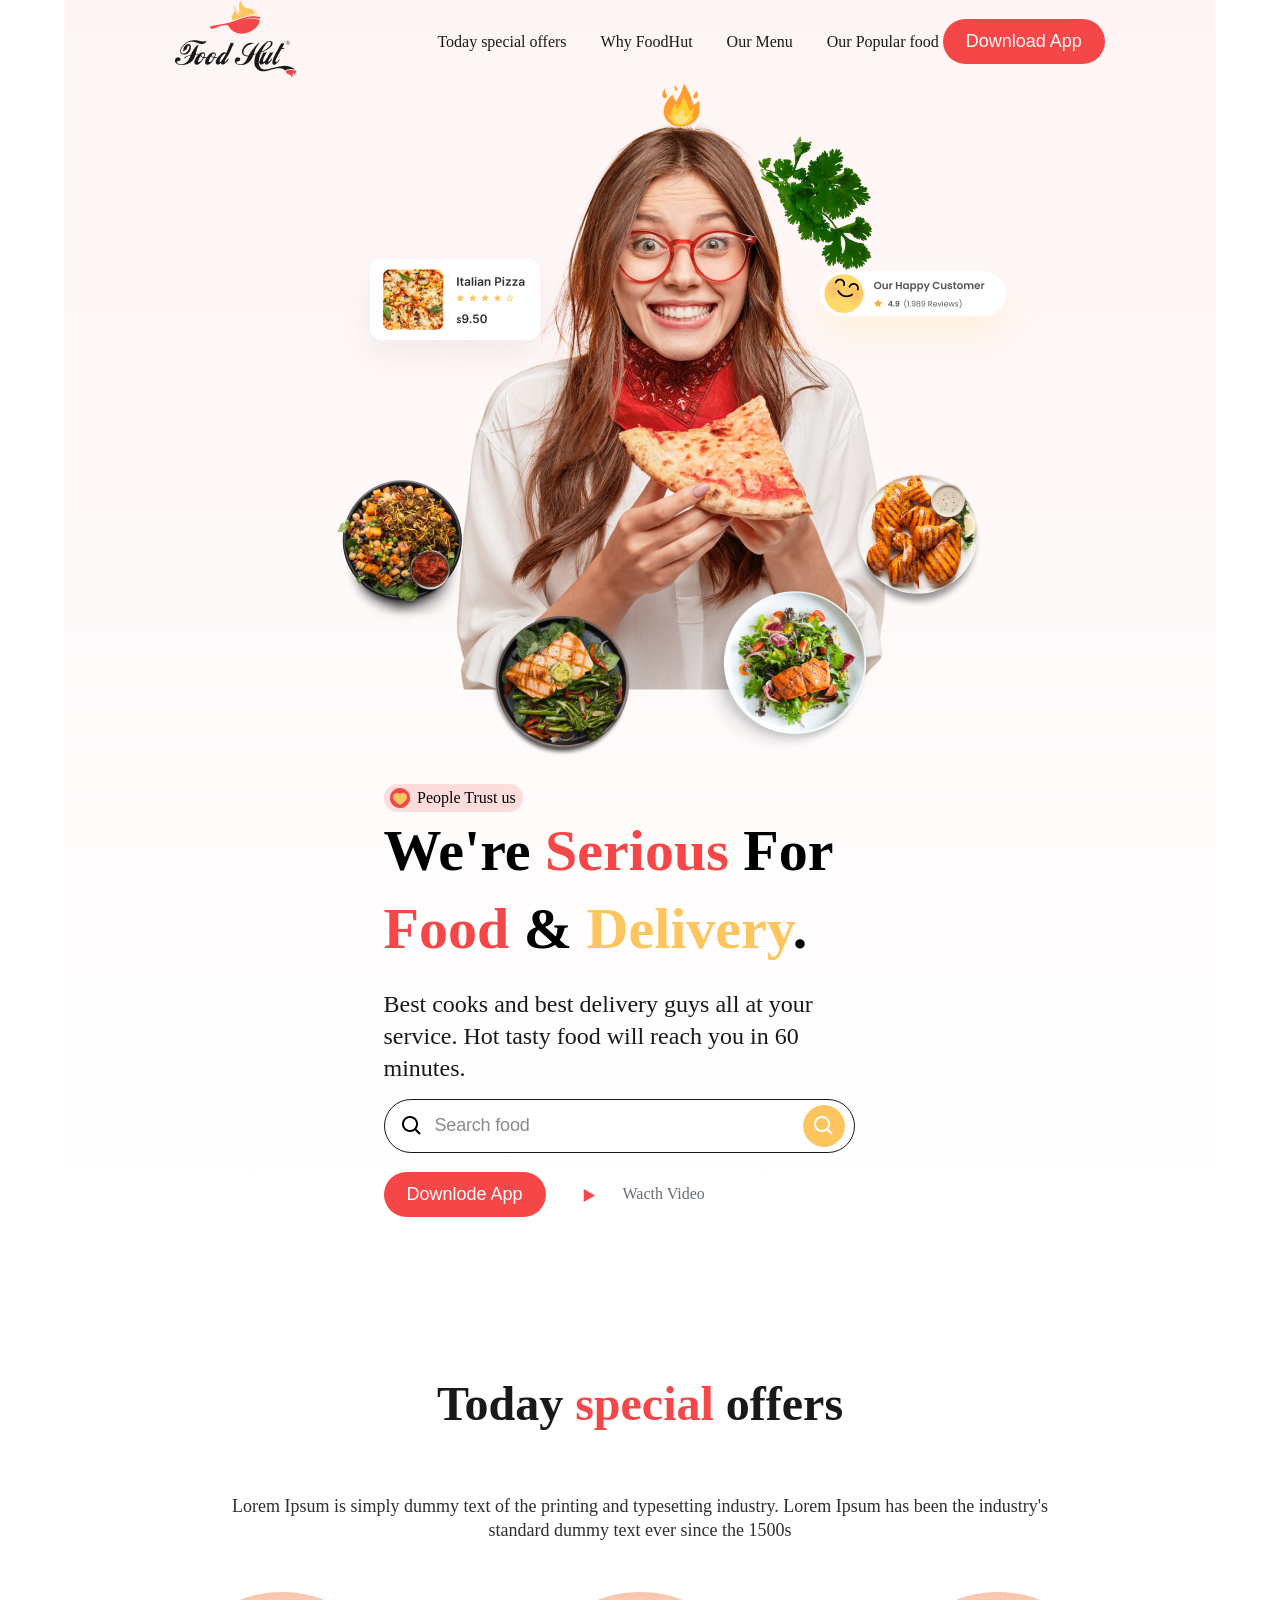
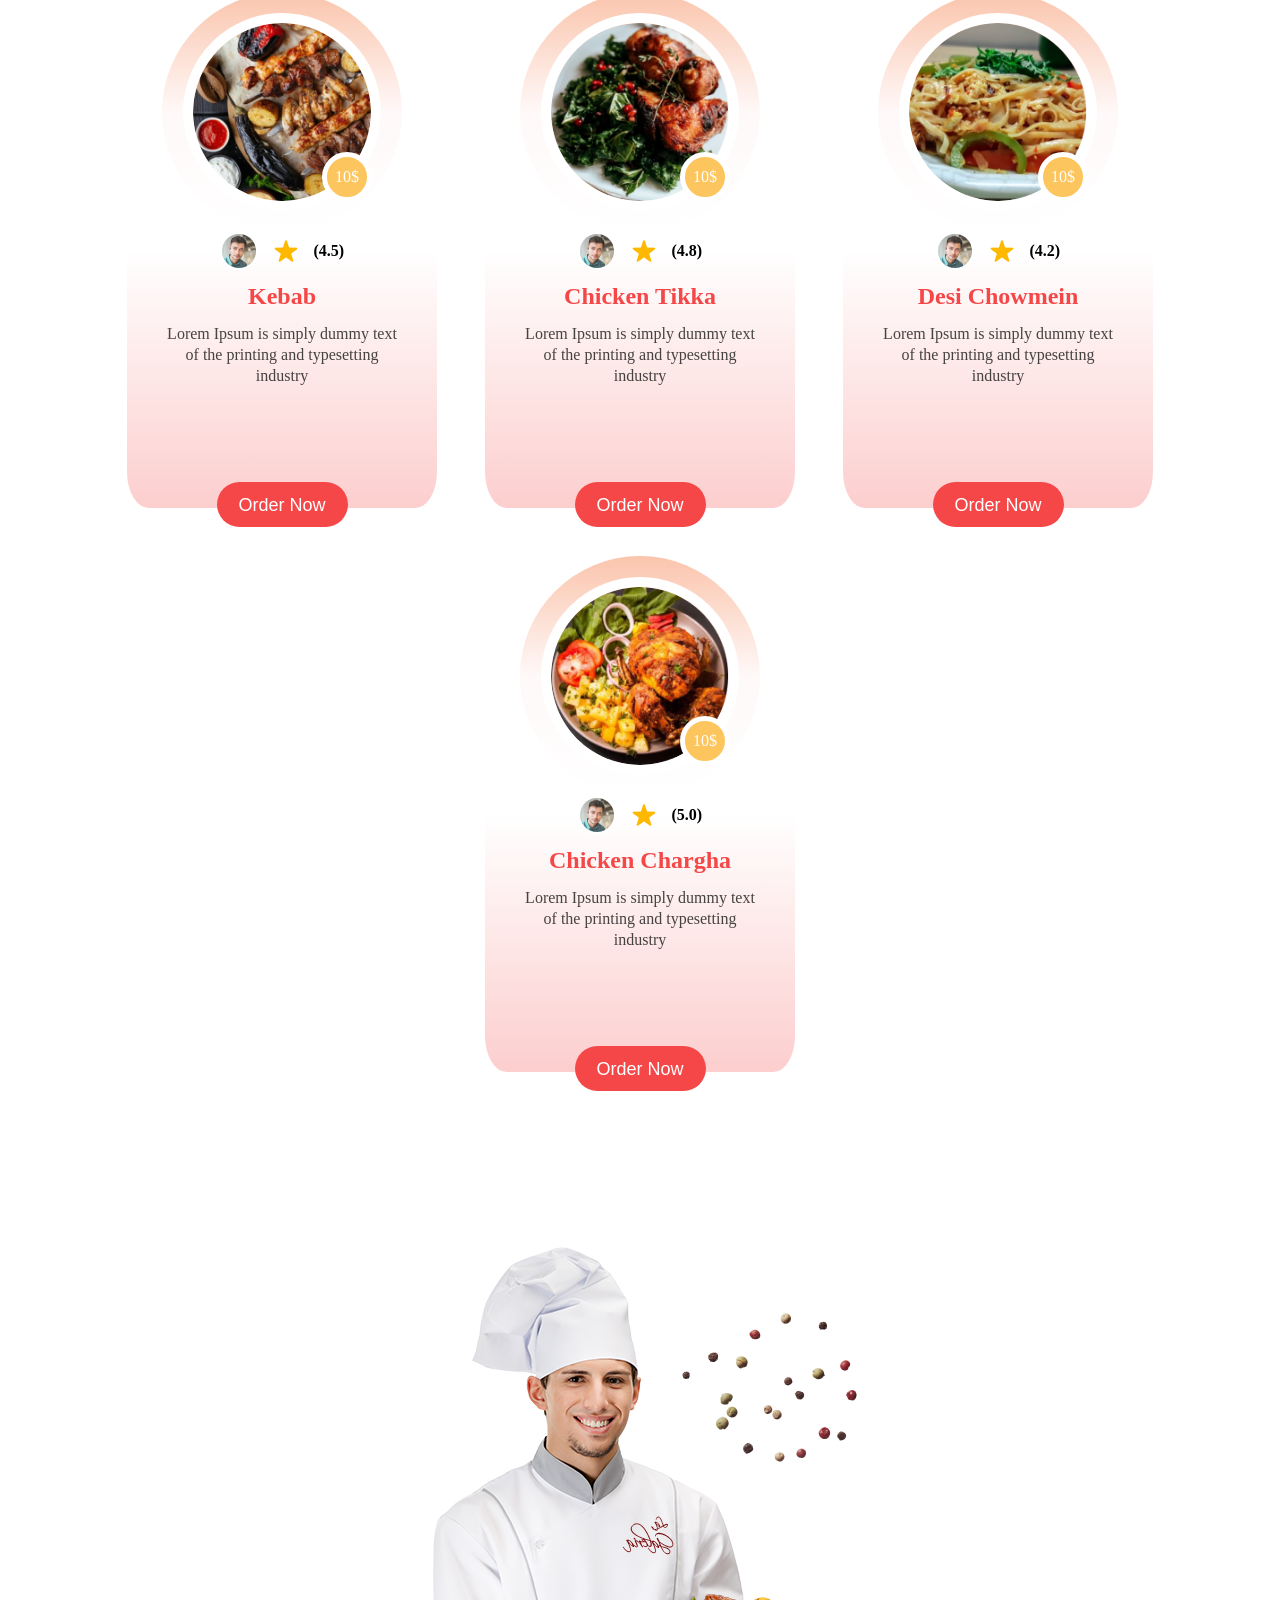
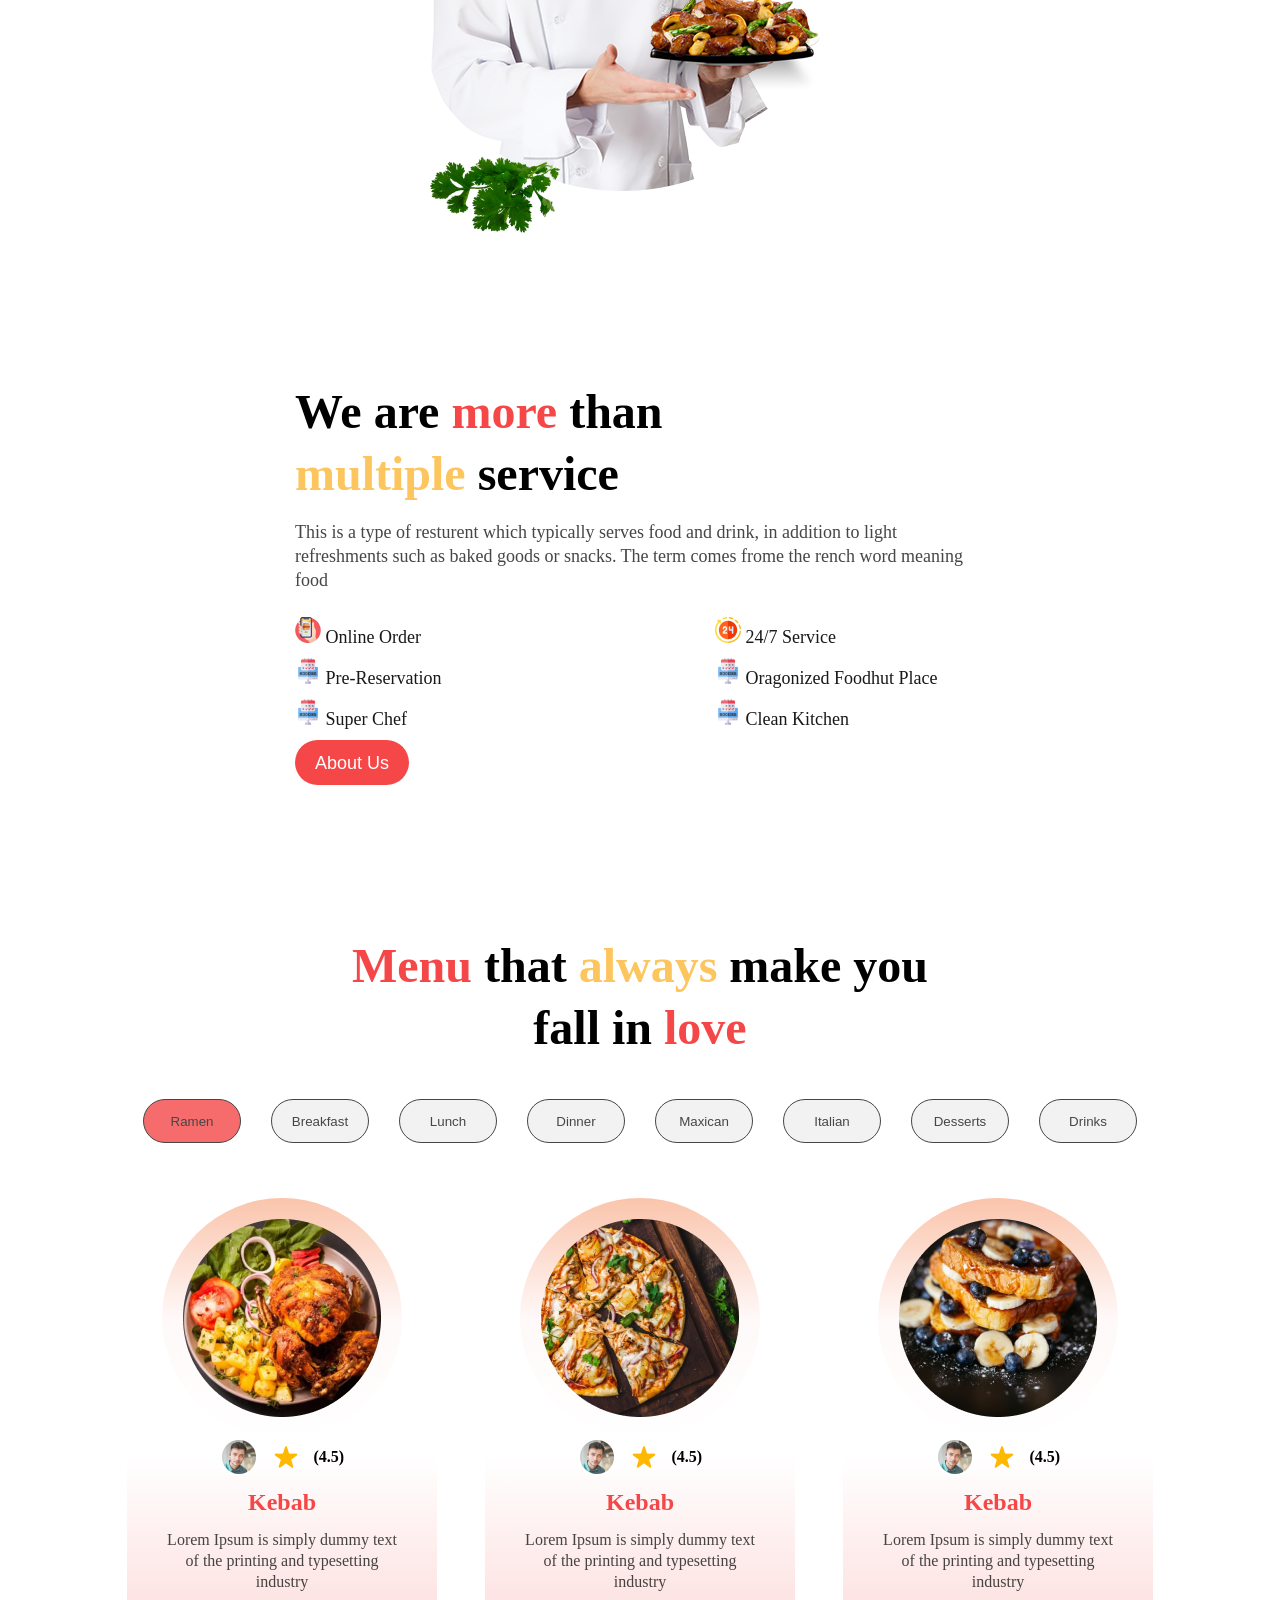
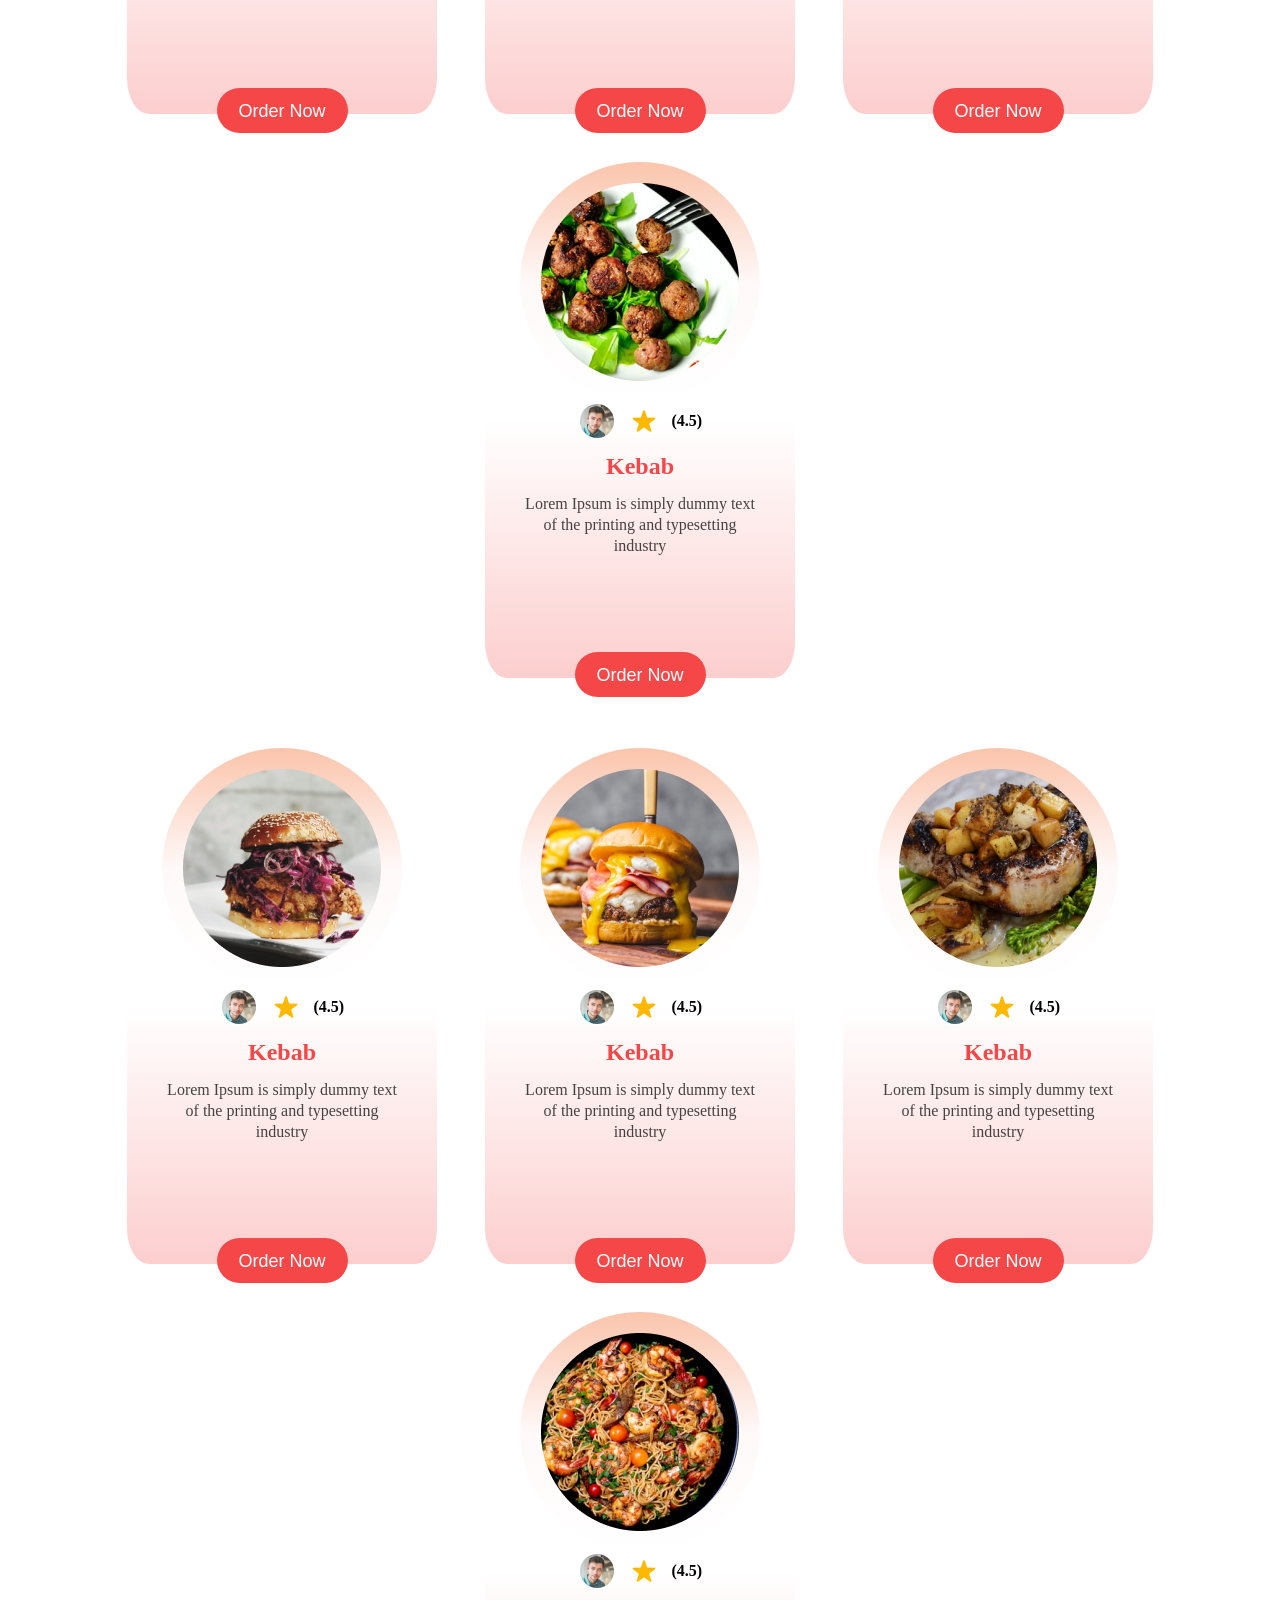
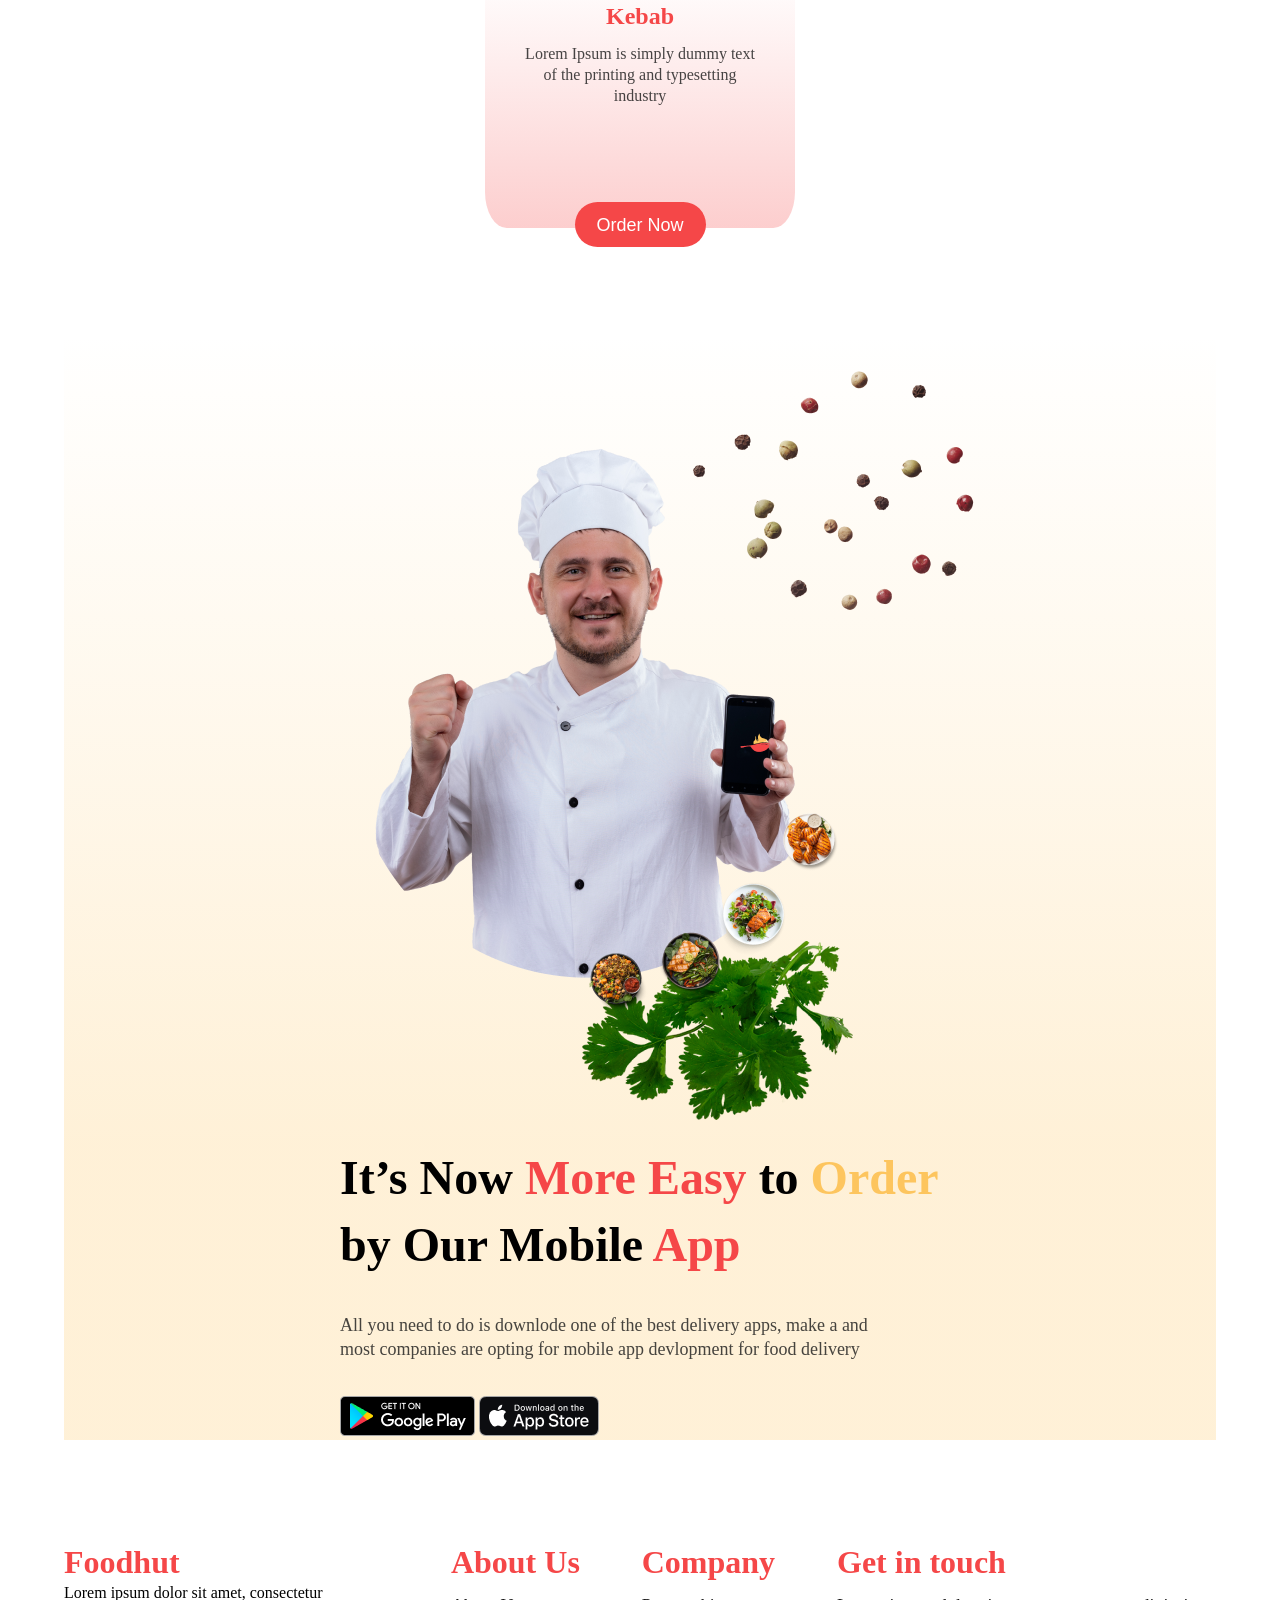
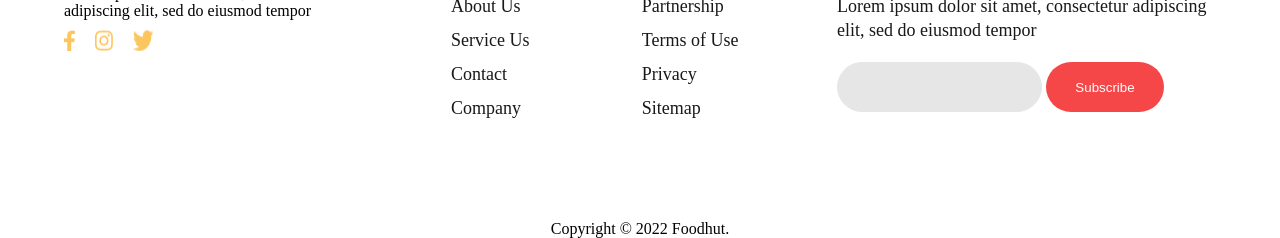
==== commit 4819153c: "Update index.html" ====
--- a/frontEnd/index.html
+++ b/frontEnd/index.html
@@ -18,10 +18,9 @@
                 <a href="">Why FoodHut</a>
                 <a href="">Our Menu</a>
                 <a href="">Our Popular food</a>
+                <input type="button" value="Download App" class="bttn-1">
             </nav>
-            <img src="assets/icon/Group 8471.png" alt="" class="burguer">
-            <input type="button" value="Download App" class="bttn-1">
-            
+            <img src="assets/icon/Group 8471.png" alt="" class="burguer">    
         </header>
         <main>
     <!------------------------------------------------------------------ PAGINA 01 ------------------------------------------------------------------->
@@ -44,6 +43,8 @@
                 </div>
                 <div class="img-girl">
                         <img src="assets/pessoas/Group 8482.png">
+                        <img src="assets/decoracao/arrow-one.png" alt="" class="arrow-one">
+                        <img src="assets/decoracao/arrow-two.png" alt="" class="arrow-two">
                 </div>
             </section>
     </div>
@@ -172,6 +173,8 @@
             </div>
         </section>
         <!------------------------------------------------------------------ PAGINA 04 ------------------------------------------------------------------->
+
+        
         <section class="banner-four">
             <h2><span class="color-Red">Menu</span> that <span class="color-Yellow">always </span> make you fall in <span class="color-Red">love</span></h2>
             <div>
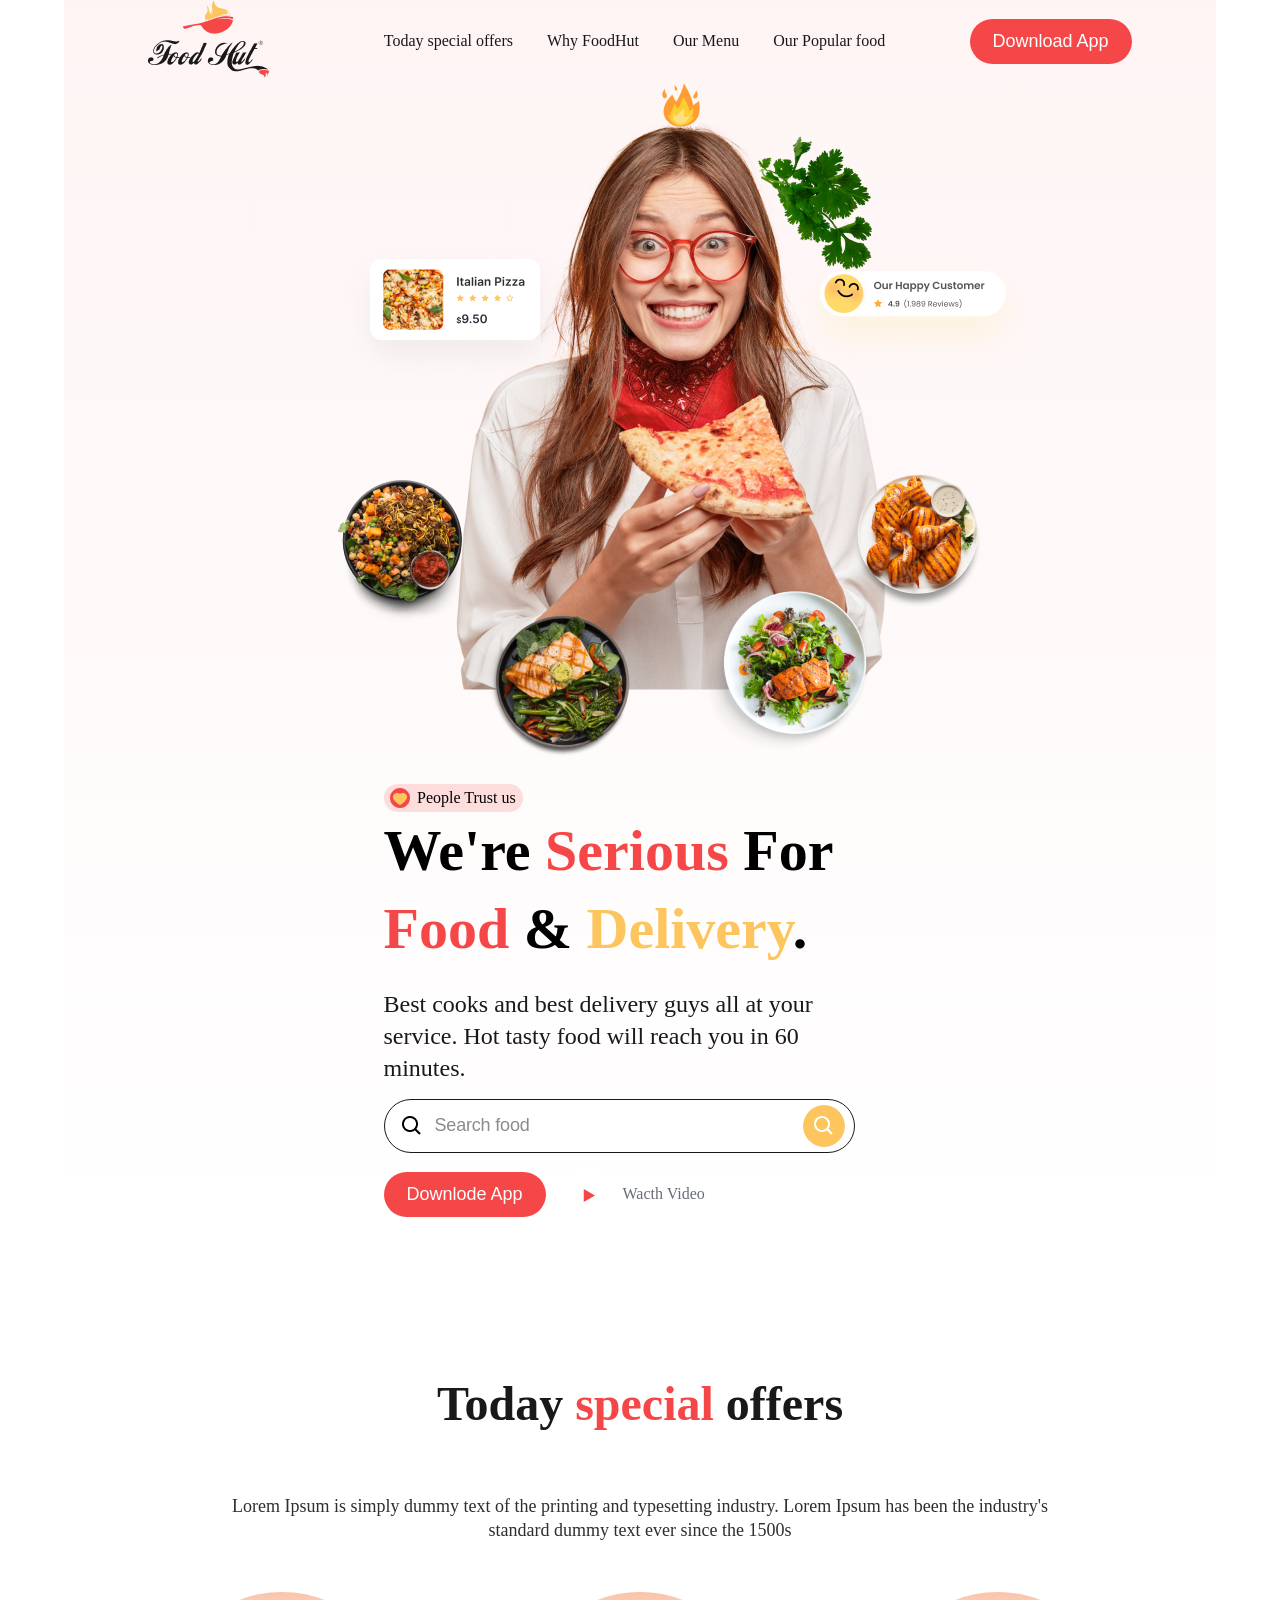
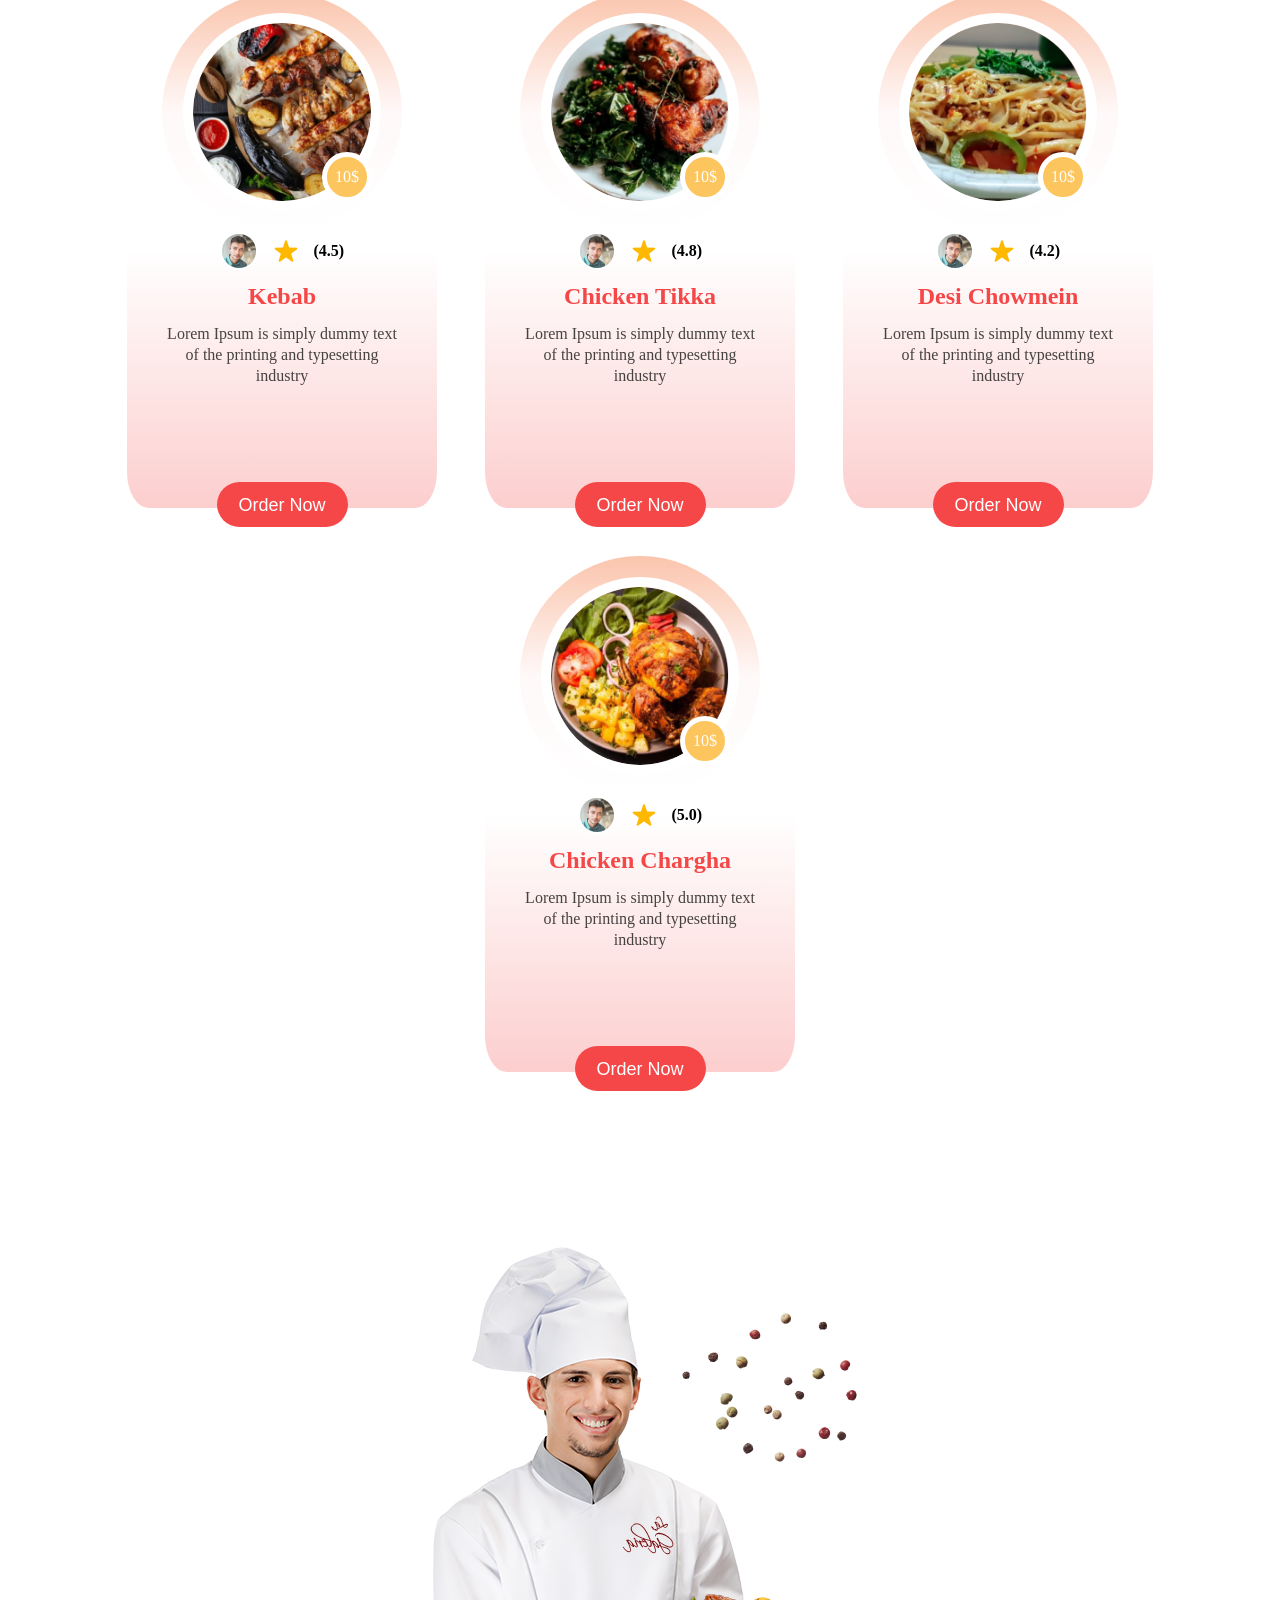
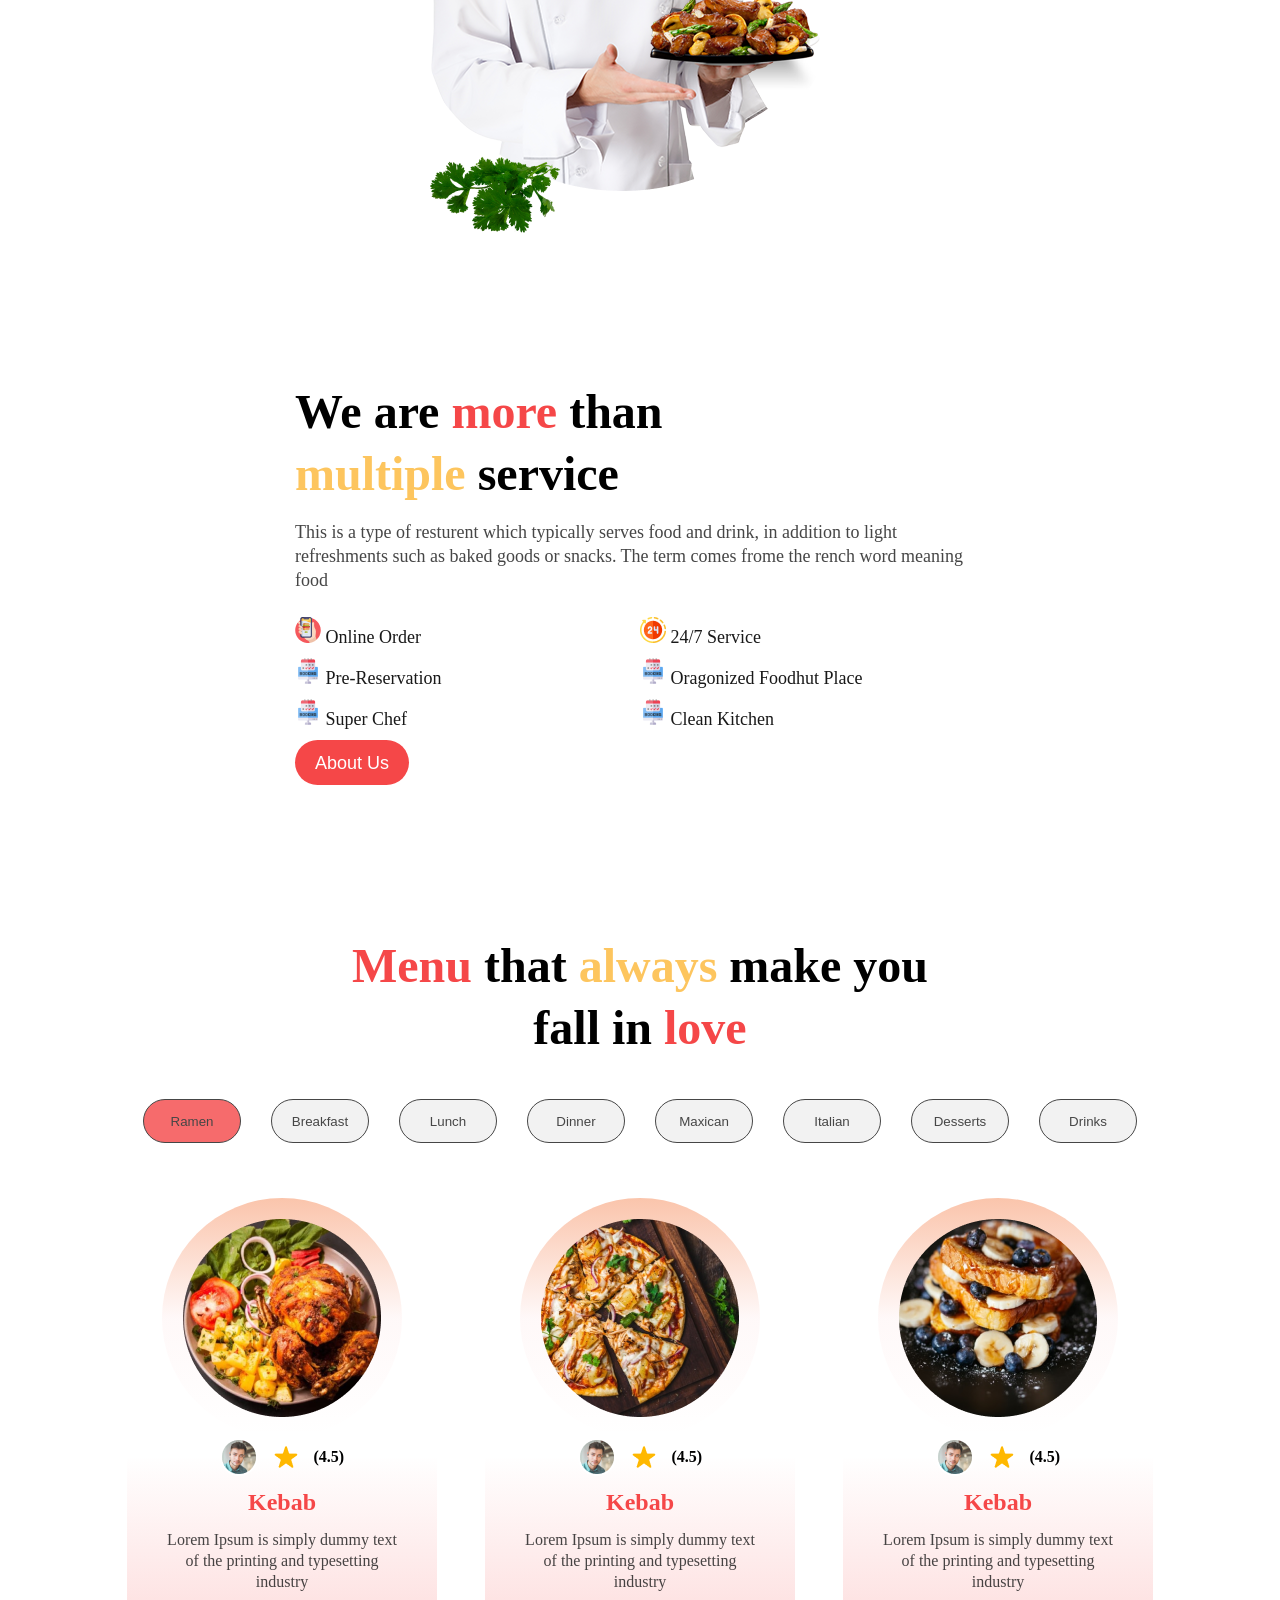
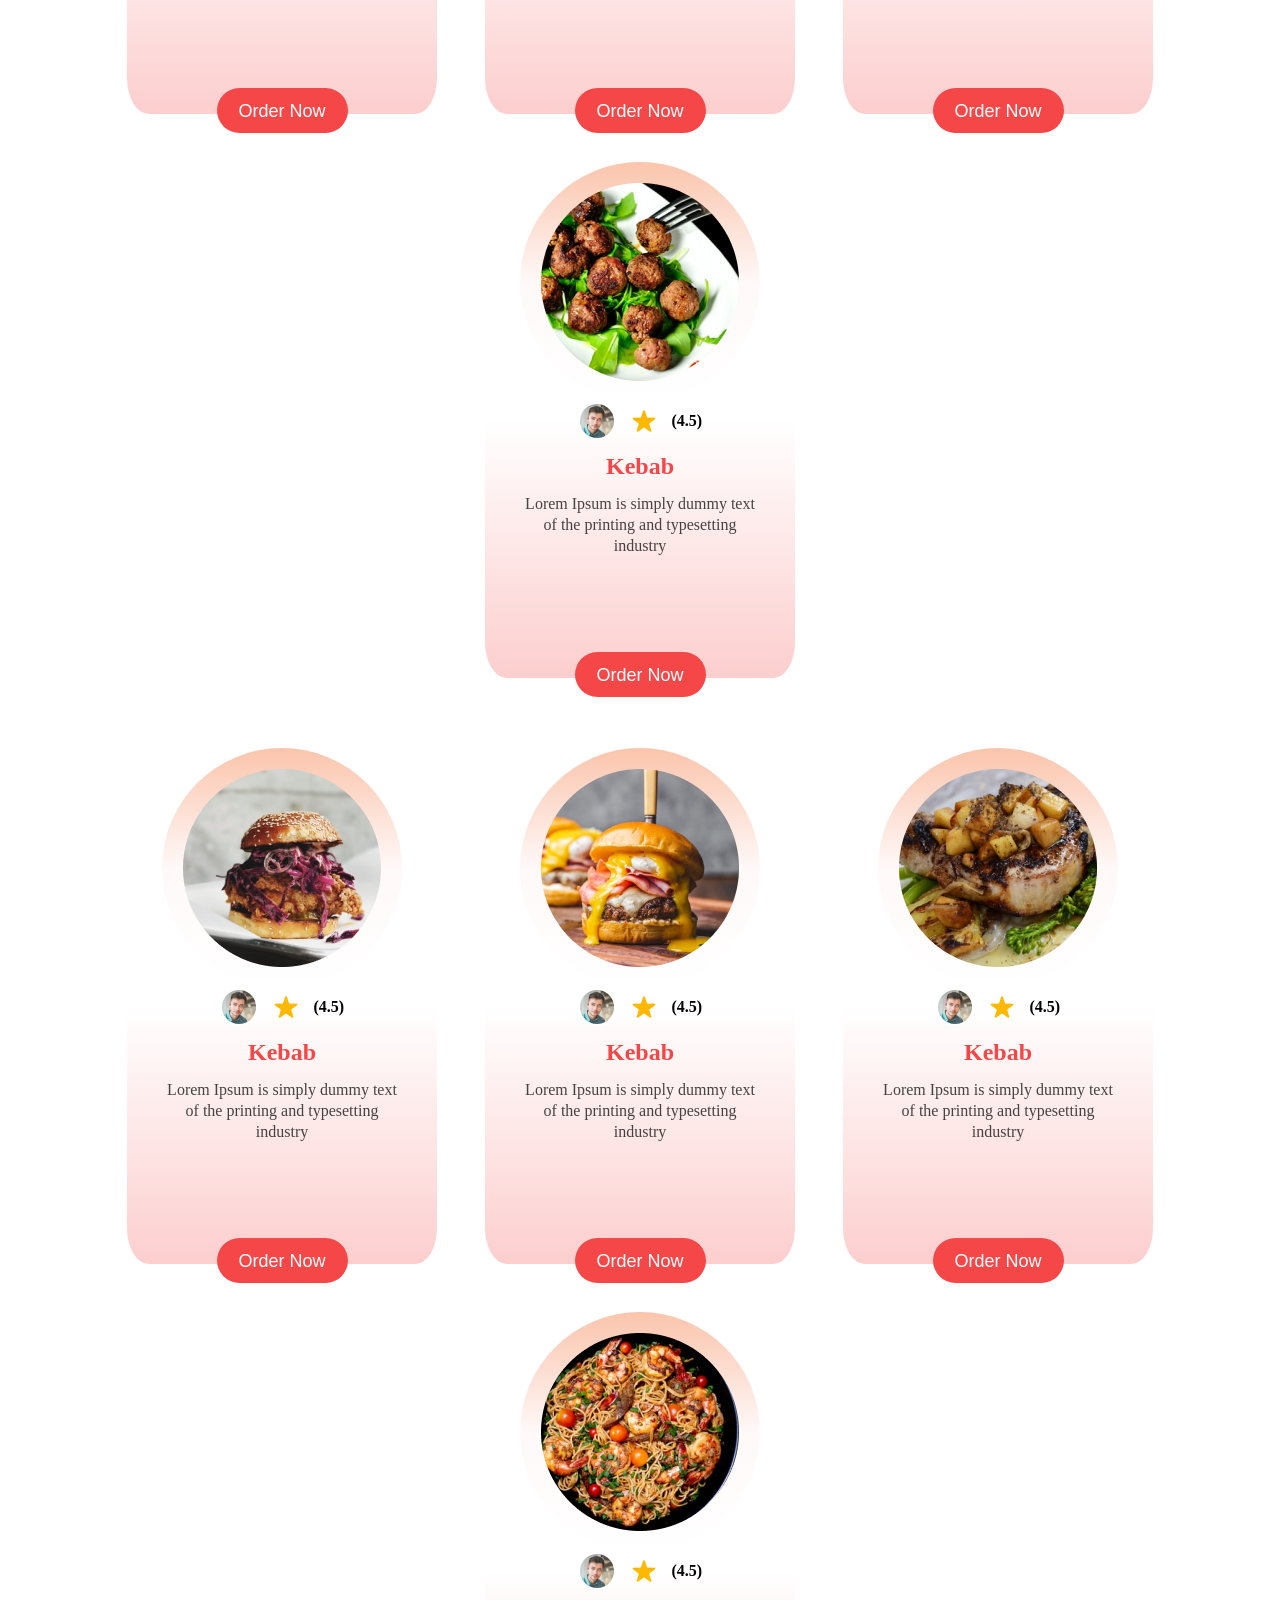
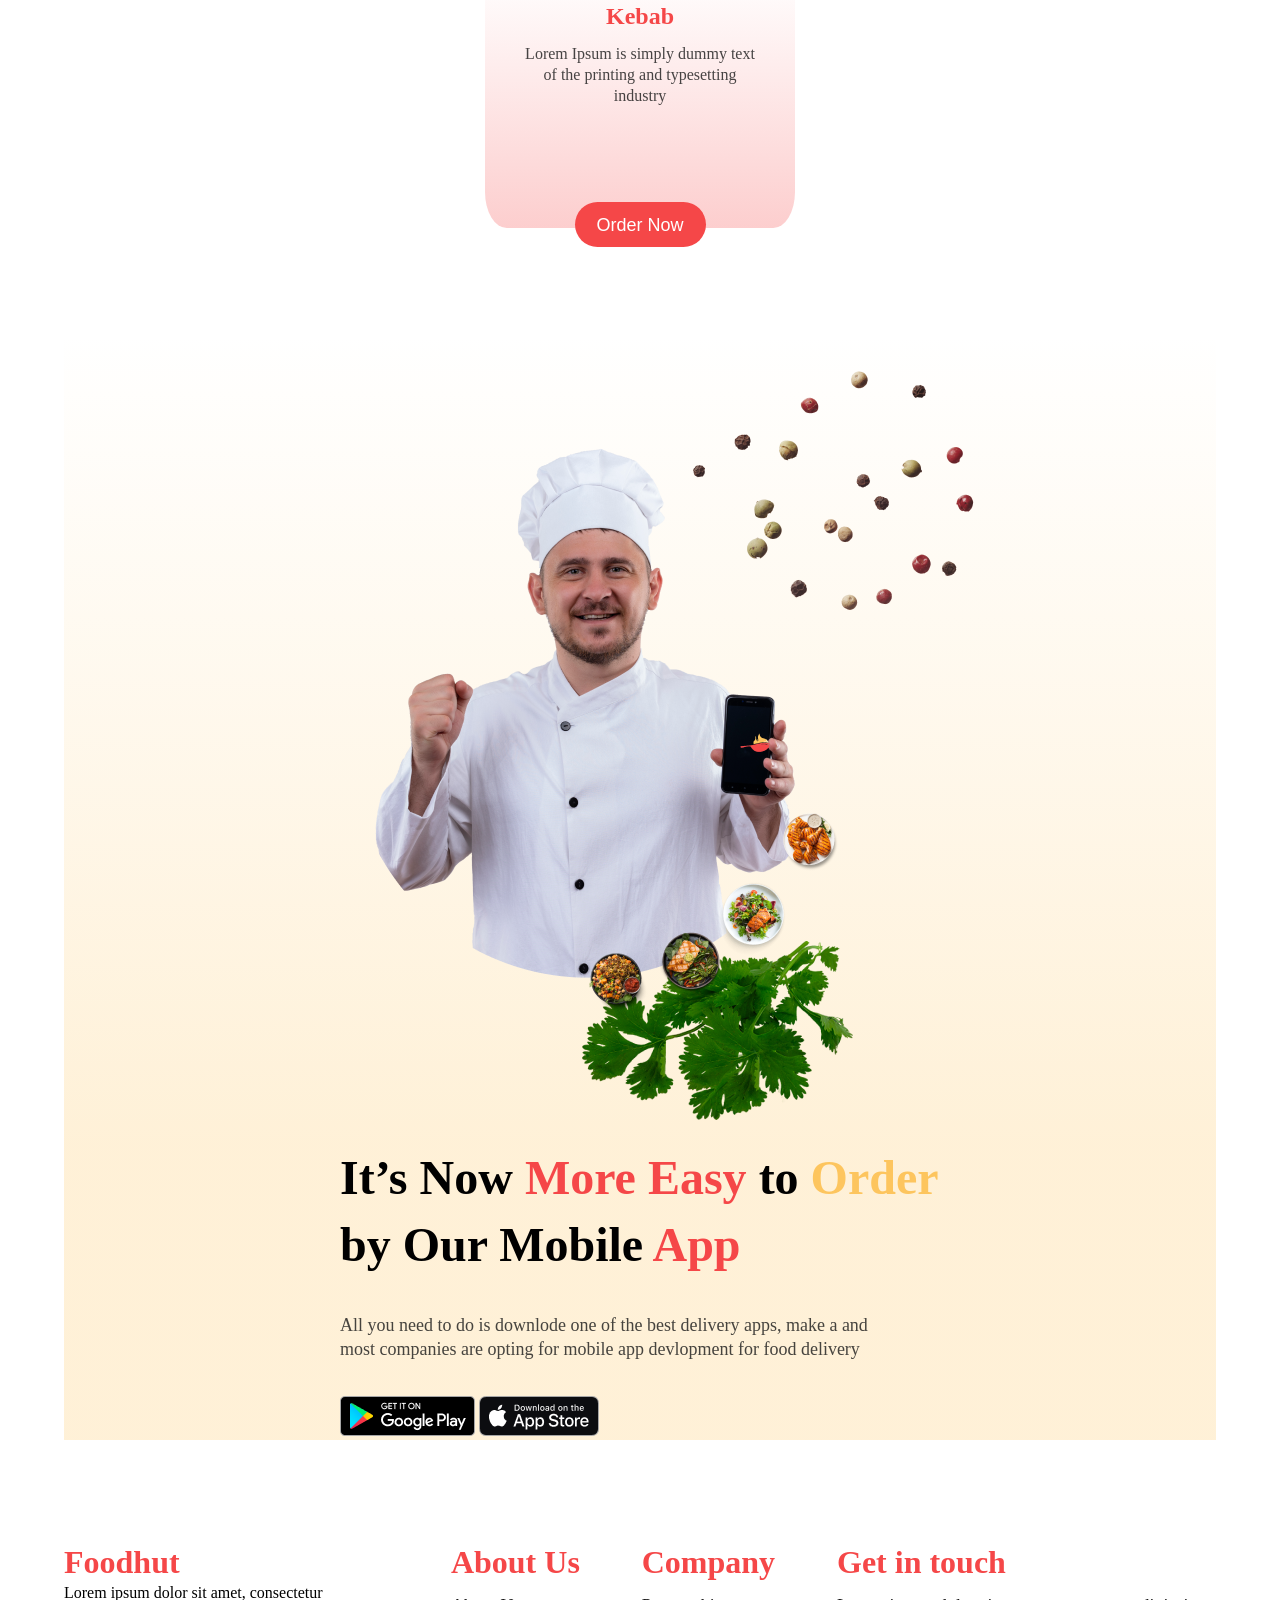
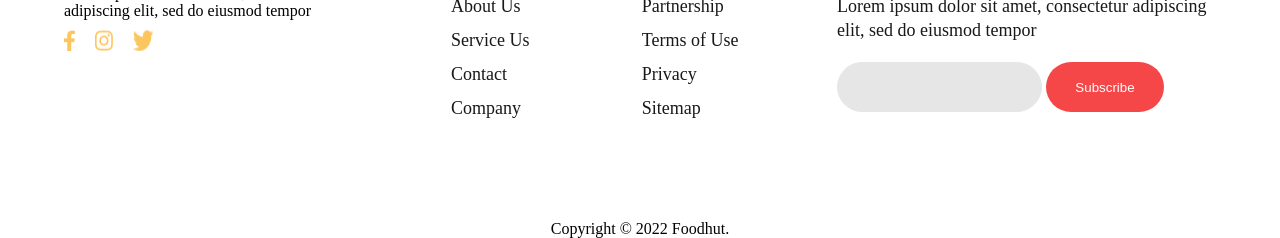
==== commit c0b69bef: "Update index.html" ====
--- a/frontEnd/index.html
+++ b/frontEnd/index.html
@@ -18,9 +18,10 @@
                 <a href="">Why FoodHut</a>
                 <a href="">Our Menu</a>
                 <a href="">Our Popular food</a>
-                <input type="button" value="Download App" class="bttn-1">
             </nav>
-            <img src="assets/icon/Group 8471.png" alt="" class="burguer">    
+            <img src="assets/icon/Group 8471.png" alt="" class="burguer">
+            <input type="button" value="Download App" class="bttn-1">
+            
         </header>
         <main>
     <!------------------------------------------------------------------ PAGINA 01 ------------------------------------------------------------------->
@@ -43,8 +44,8 @@
                 </div>
                 <div class="img-girl">
                         <img src="assets/pessoas/Group 8482.png">
-                        <img src="assets/decoracao/arrow-one.png" alt="" class="arrow-one">
-                        <img src="assets/decoracao/arrow-two.png" alt="" class="arrow-two">
+                        <img src="assets/decoracao/Group 8485.png" alt="" class="arrow-one">
+                        <img src="assets/decoracao/Group 8486.png" alt="" class="arrow-two">
                 </div>
             </section>
     </div>
@@ -173,8 +174,6 @@
             </div>
         </section>
         <!------------------------------------------------------------------ PAGINA 04 ------------------------------------------------------------------->
-
-        
         <section class="banner-four">
             <h2><span class="color-Red">Menu</span> that <span class="color-Yellow">always </span> make you fall in <span class="color-Red">love</span></h2>
             <div>
--- a/frontEnd/assets/css/principal.css
+++ b/frontEnd/assets/css/principal.css
@@ -206,6 +206,18 @@
     margin-bottom: 1.5rem;
     max-width: 100%;
     height: auto;
+
+}
+
+.arrow-one{
+    position: relative;
+    right: 16%;
+    max-width: 100%;
+    height: auto;
+}
+
+.arrow-two{
+    display: none;
 }
 
 
@@ -386,6 +398,7 @@
 
 .content-three h2{
     margin-left: 0;
+    height: auto;
 }
 
 .banner-three p{
@@ -405,9 +418,8 @@
 .banner-three .listas{
     padding-top: 15px;
     display: flex;
-    gap: 150px;
     padding-bottom: 10px;  
-    flex-flow: row;
+    flex-wrap: wrap;
 }
 
 .listainfo{
@@ -624,6 +636,13 @@
     nav{
         display: none;
     }
+    header {
+        display: flex;
+        flex-direction: row;
+        align-items: center;
+        justify-content: space-between;
+        padding: 0 5%;
+    }
     .burguer{
         display: inline;
         width: 36px;
@@ -638,5 +657,52 @@
     .banner-five p{
         height: auto;
         width: 100%;
-    }
-}
+    }   
+    .bttns-menu li:nth-child(n+4){
+       display: none;
+    }
+    .catalog div:nth-child(n+2){
+        display: none;
+    }
+    .catalog2 div:nth-child(n+2){
+        display: none;
+    }
+    .content-one{
+        max-width: 100%;
+        height: auto;
+        pad: 0 5%;
+    }
+    .banner-one{
+        display: flex;
+        align-items: center;
+        justify-content: space-evenly;
+        flex-wrap: wrap-reverse;
+        max-width: 100%;
+    }
+    .content-one h1{
+        max-width: 100%;
+    }
+    .content-one p{
+        max-width: 100%;
+        height: auto;
+    }
+    .arrow-one {
+        display: none;
+    }
+    .arrow-two {
+        display: inline;
+        position: relative;
+        right: 24%;
+        max-width: 100%;
+        height: auto;
+    }
+    .listainfo{
+        flex-wrap: wrap;
+        width: 100%;
+    }
+    .banner-three p{
+        width: 100%;
+        height: auto;
+    }
+    
+}
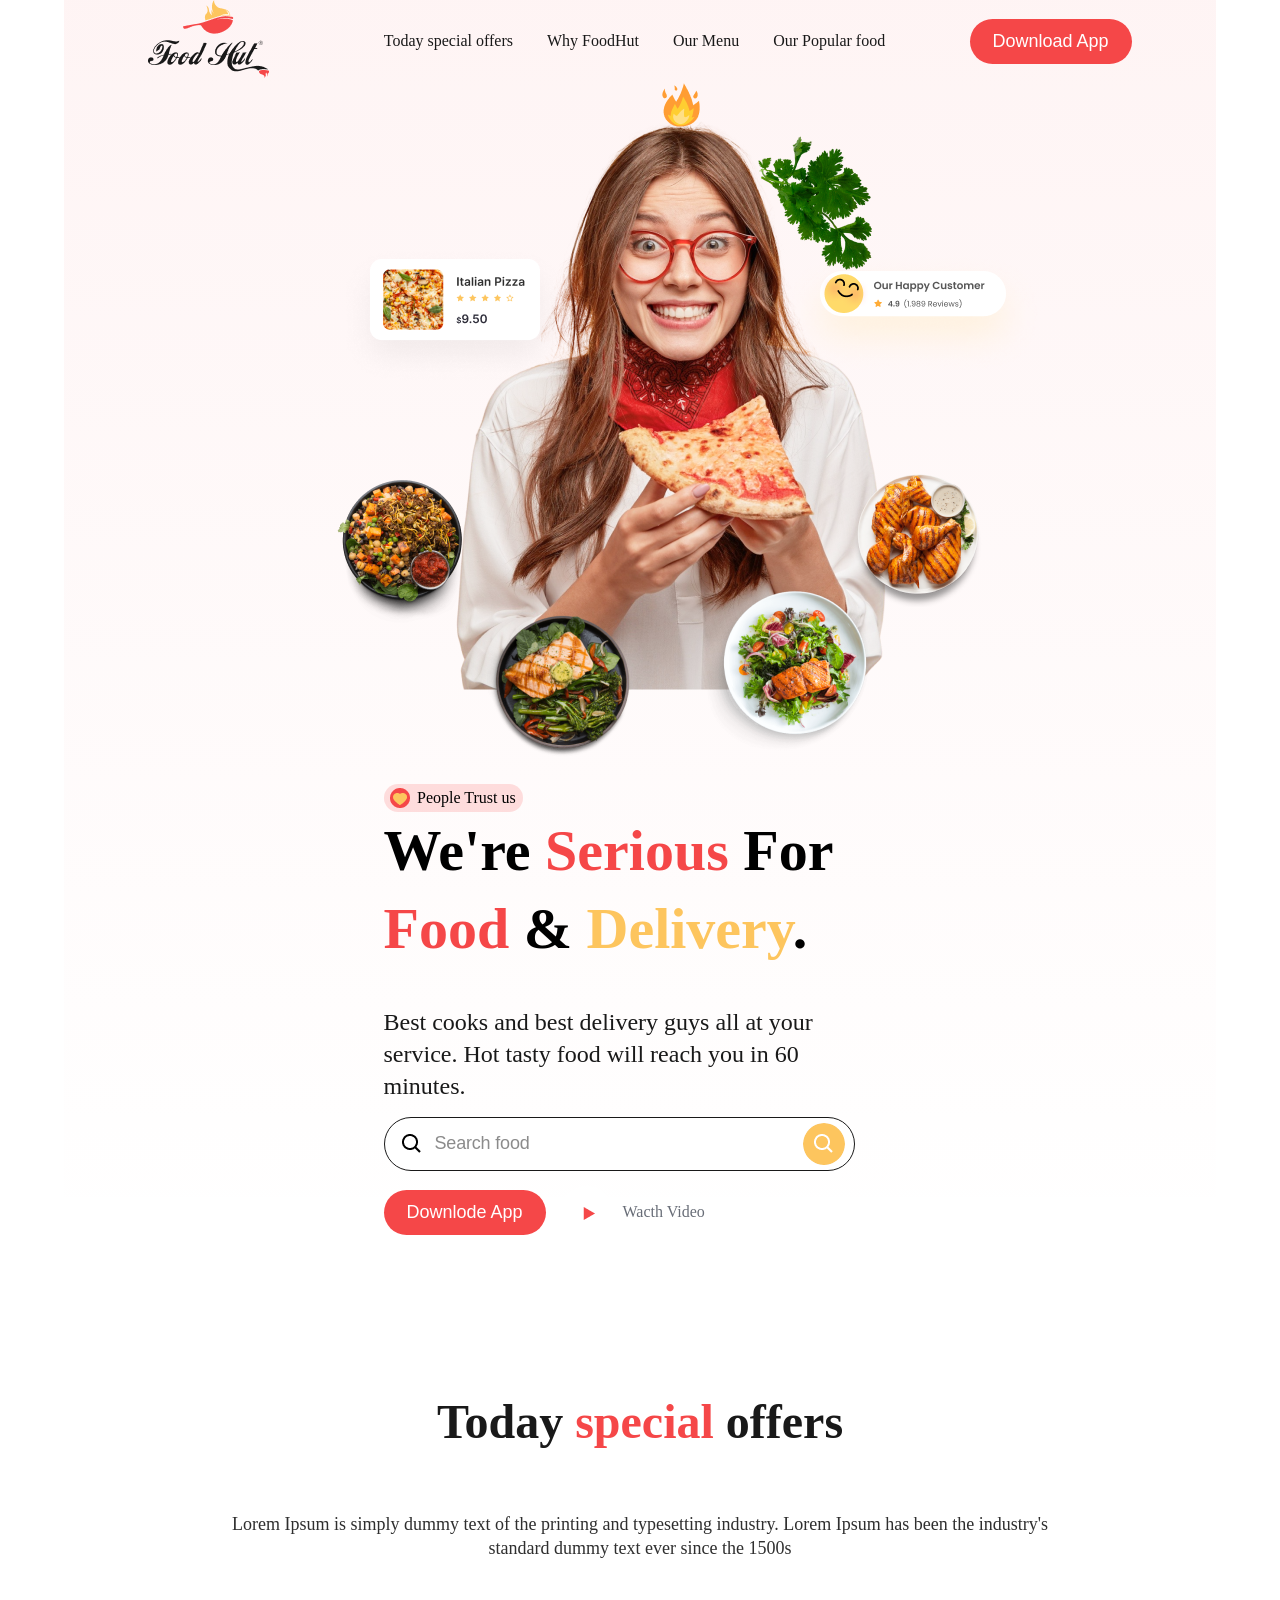
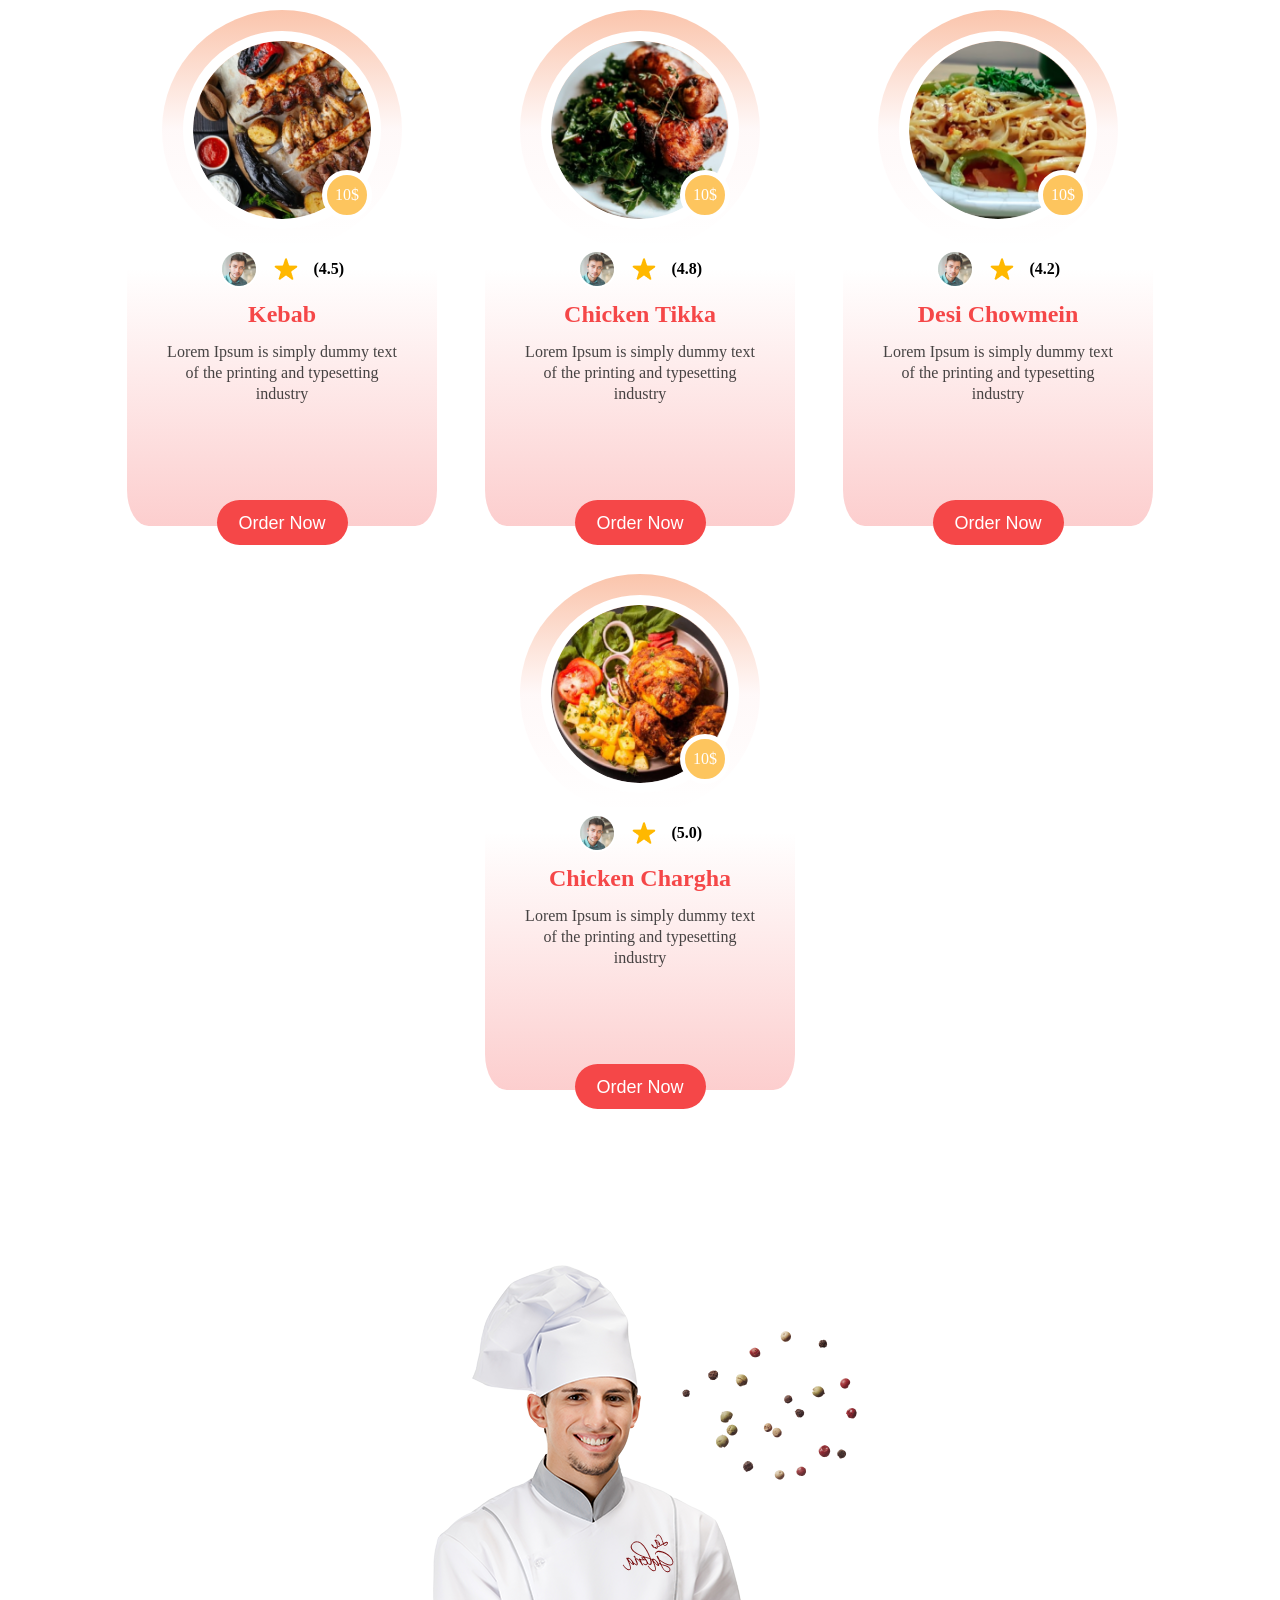
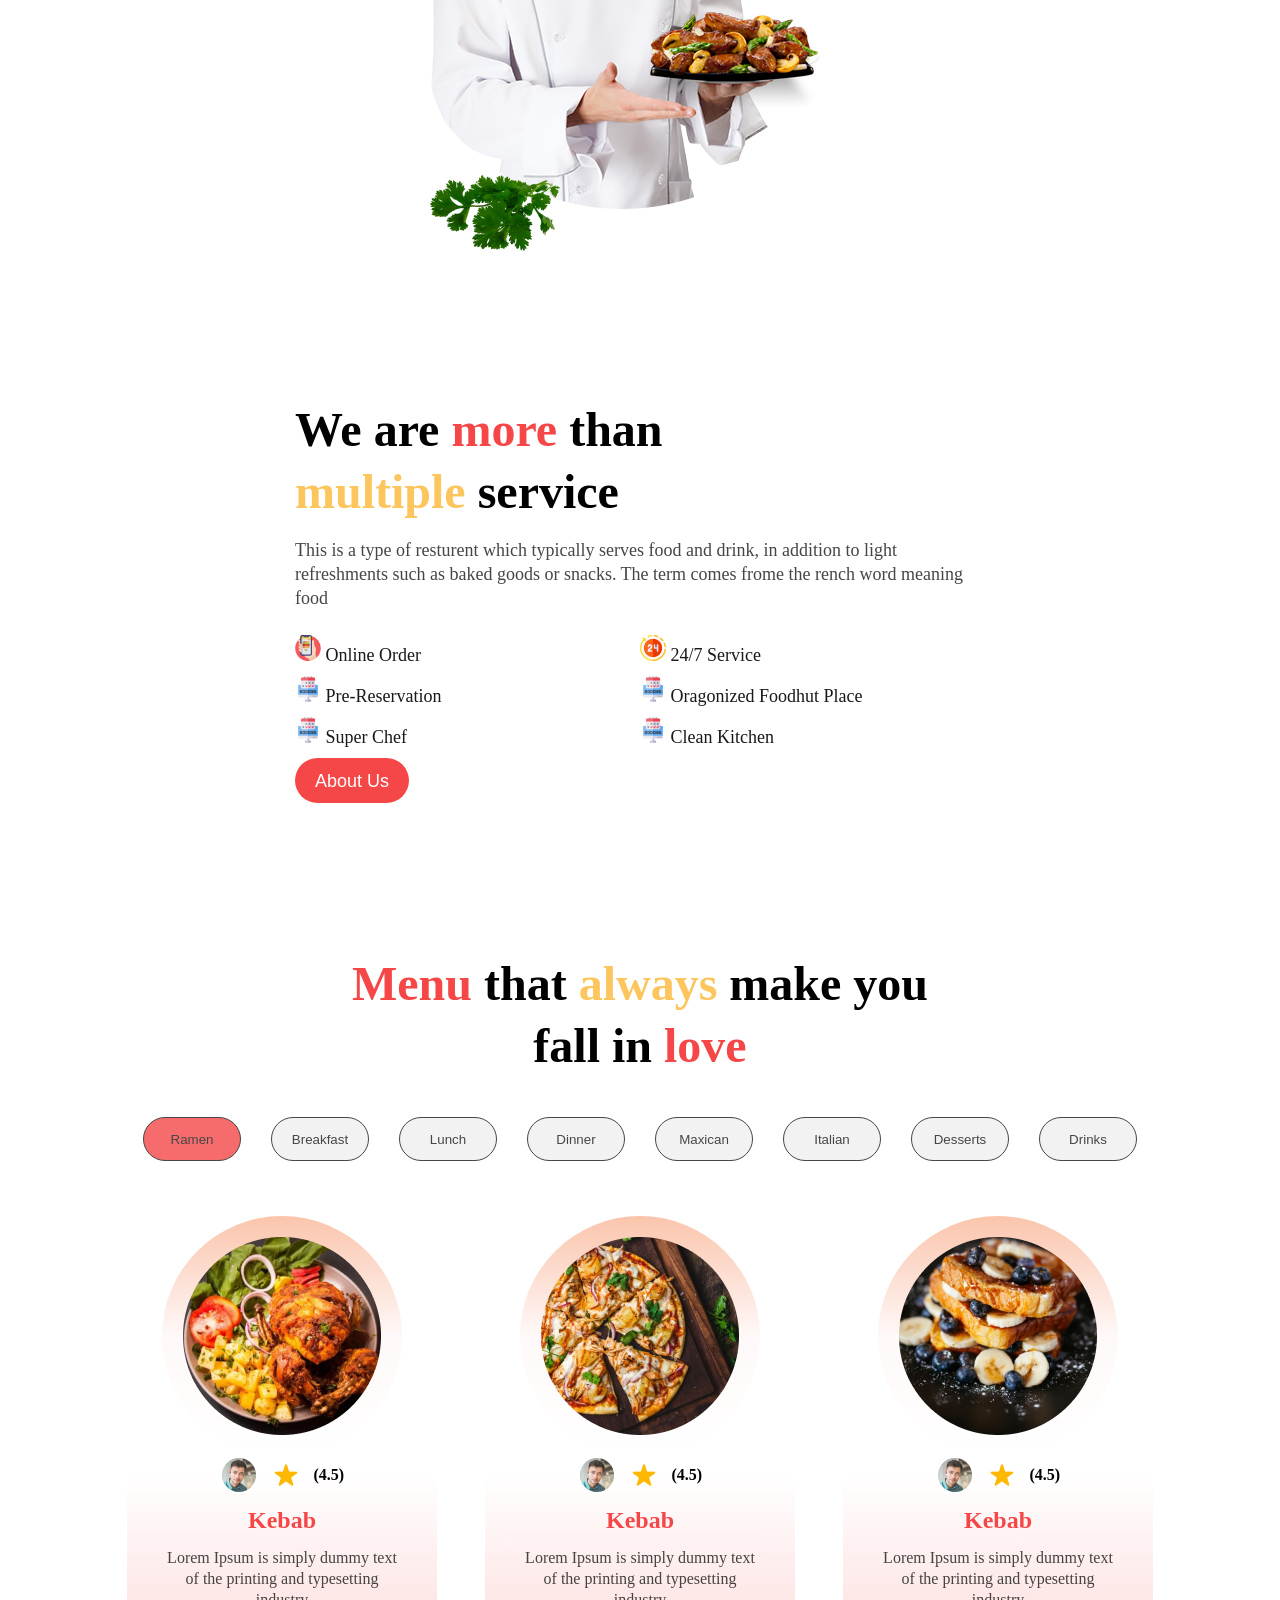
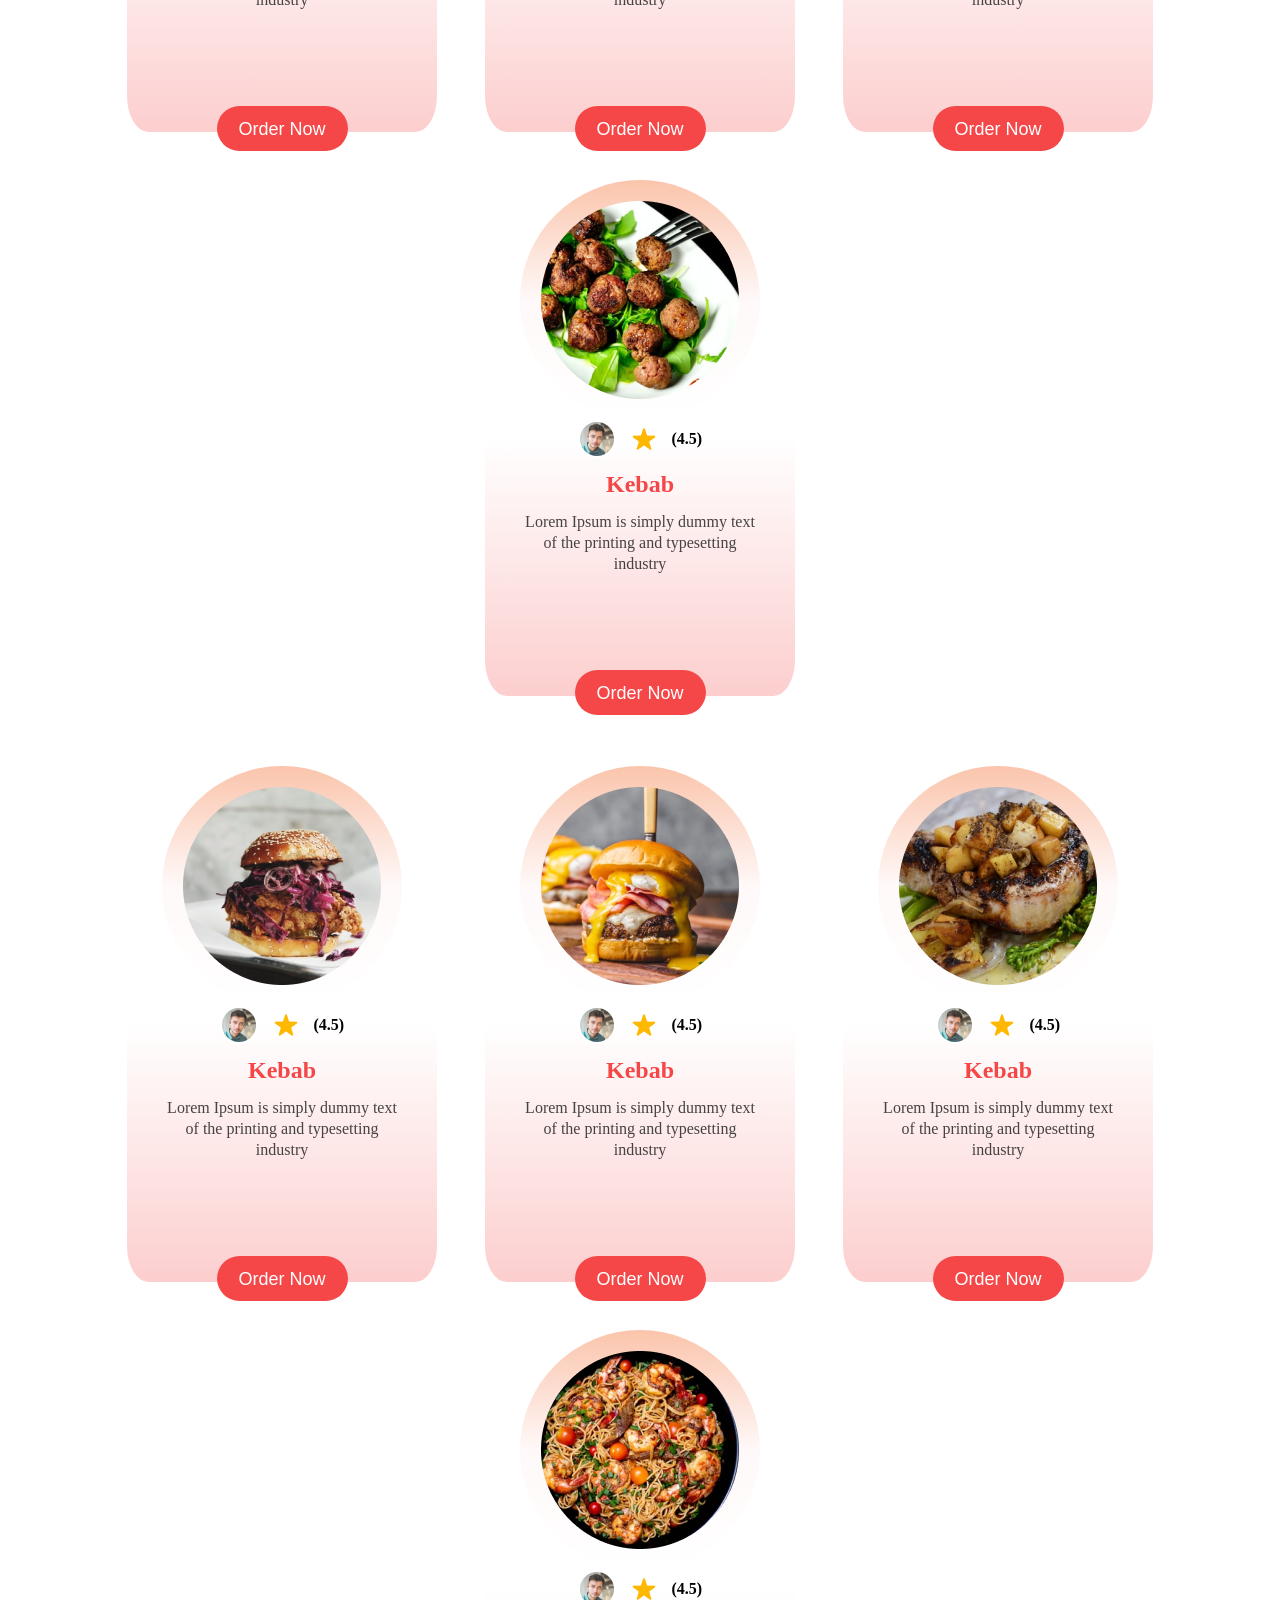
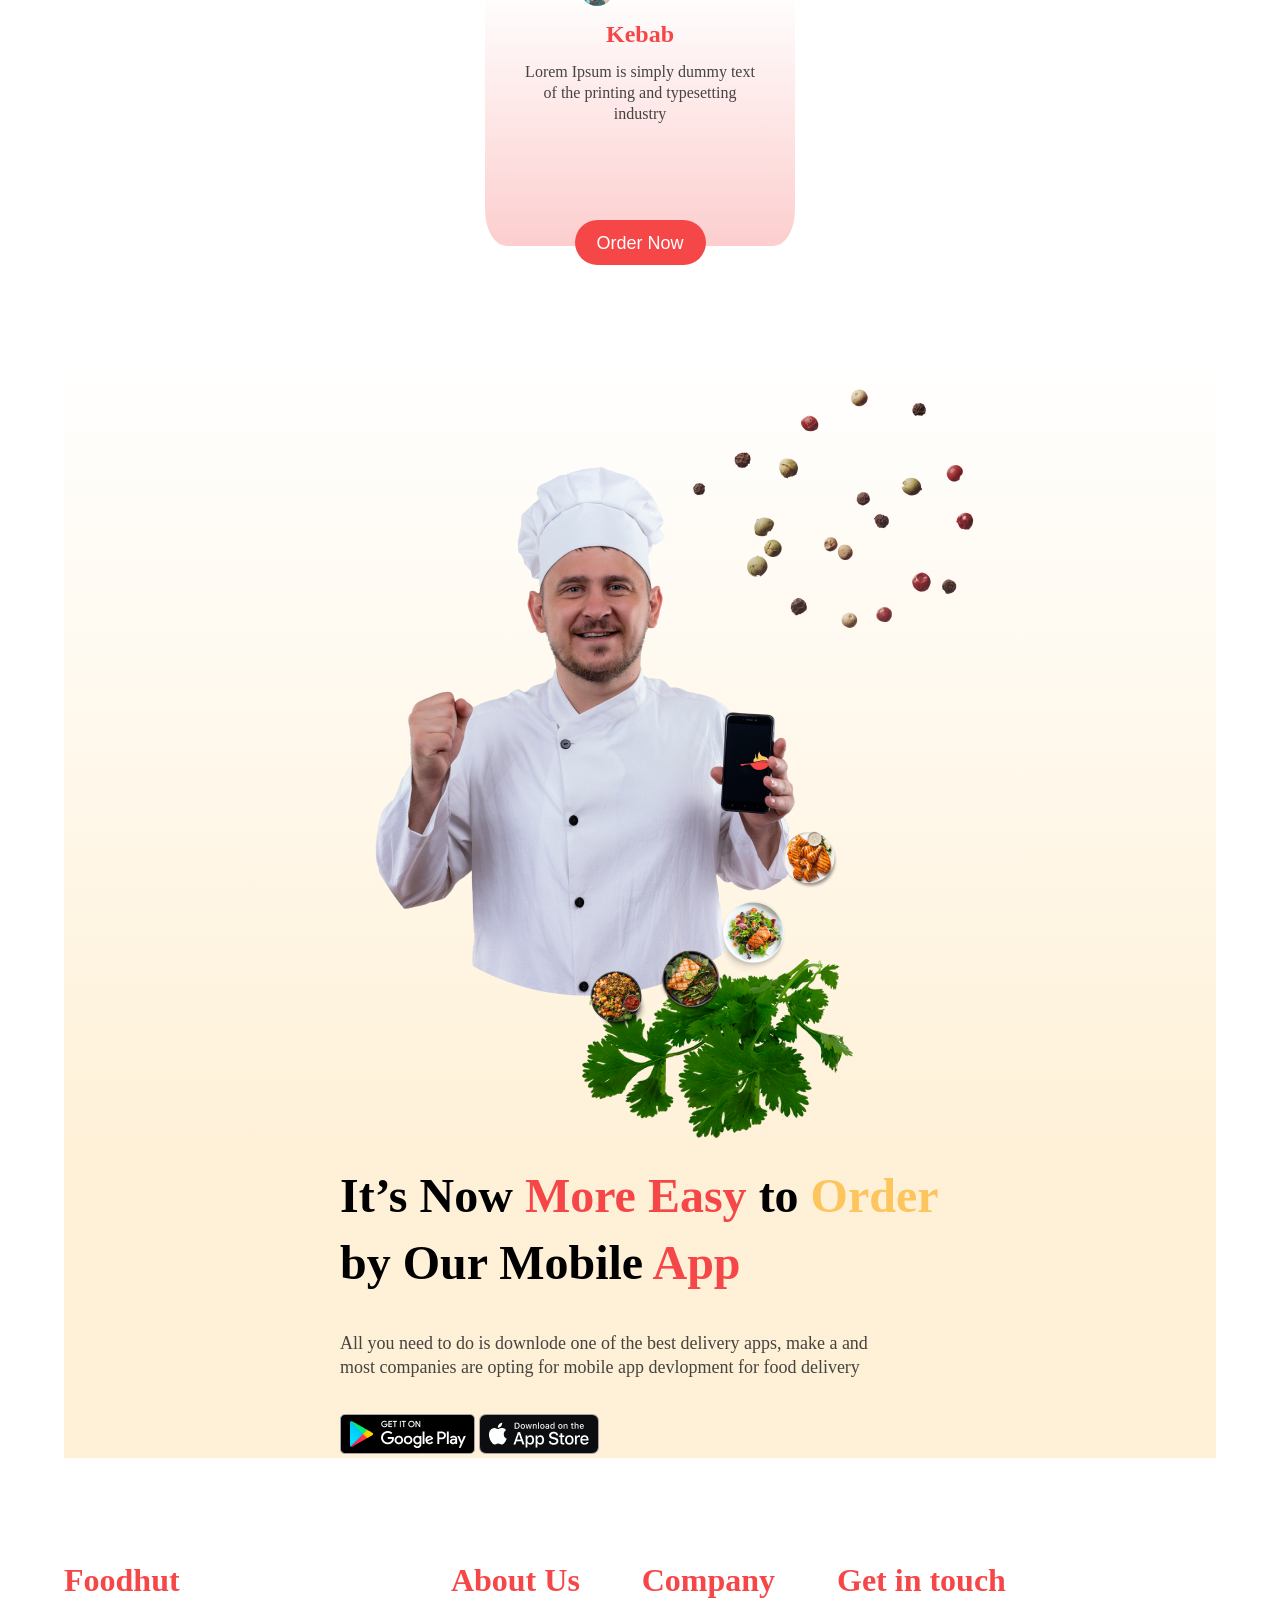
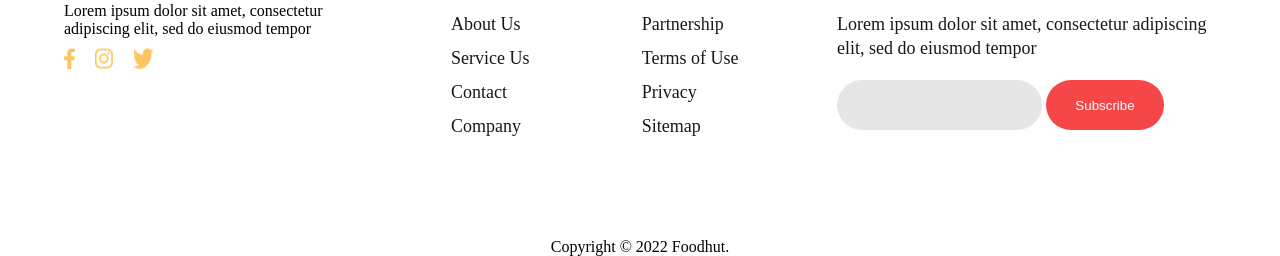
==== commit eca0f707: "Update index.html" ====
--- a/frontEnd/index.html
+++ b/frontEnd/index.html
@@ -31,7 +31,10 @@
                         <img src="assets/icon/Group 8426.png" alt="">
                         People Trust us
                     </div>
-                    <h1>We're <span class="color-Red">Serious</span> For <span class="color-Red">Food</span> & <span class="color-Yellow">Delivery</span>.</h1>
+                    <div class="title-one">
+                        <h1>We're <span class="color-Red">Serious</span> For <span class="color-Red">Food</span> & <span class="color-Yellow">Delivery</span>.</h1>
+                        <img src="assets/decoracao/Orange.png" alt="" class="orange-img">
+                    </div>
                     <p>Best cooks and best delivery guys all at your service. Hot tasty food will reach you in 60 minutes.</p>
                     <div class="pesq-alinhar">
                         <input type="search" name="" id="pesquisar" placeholder="Search food">
